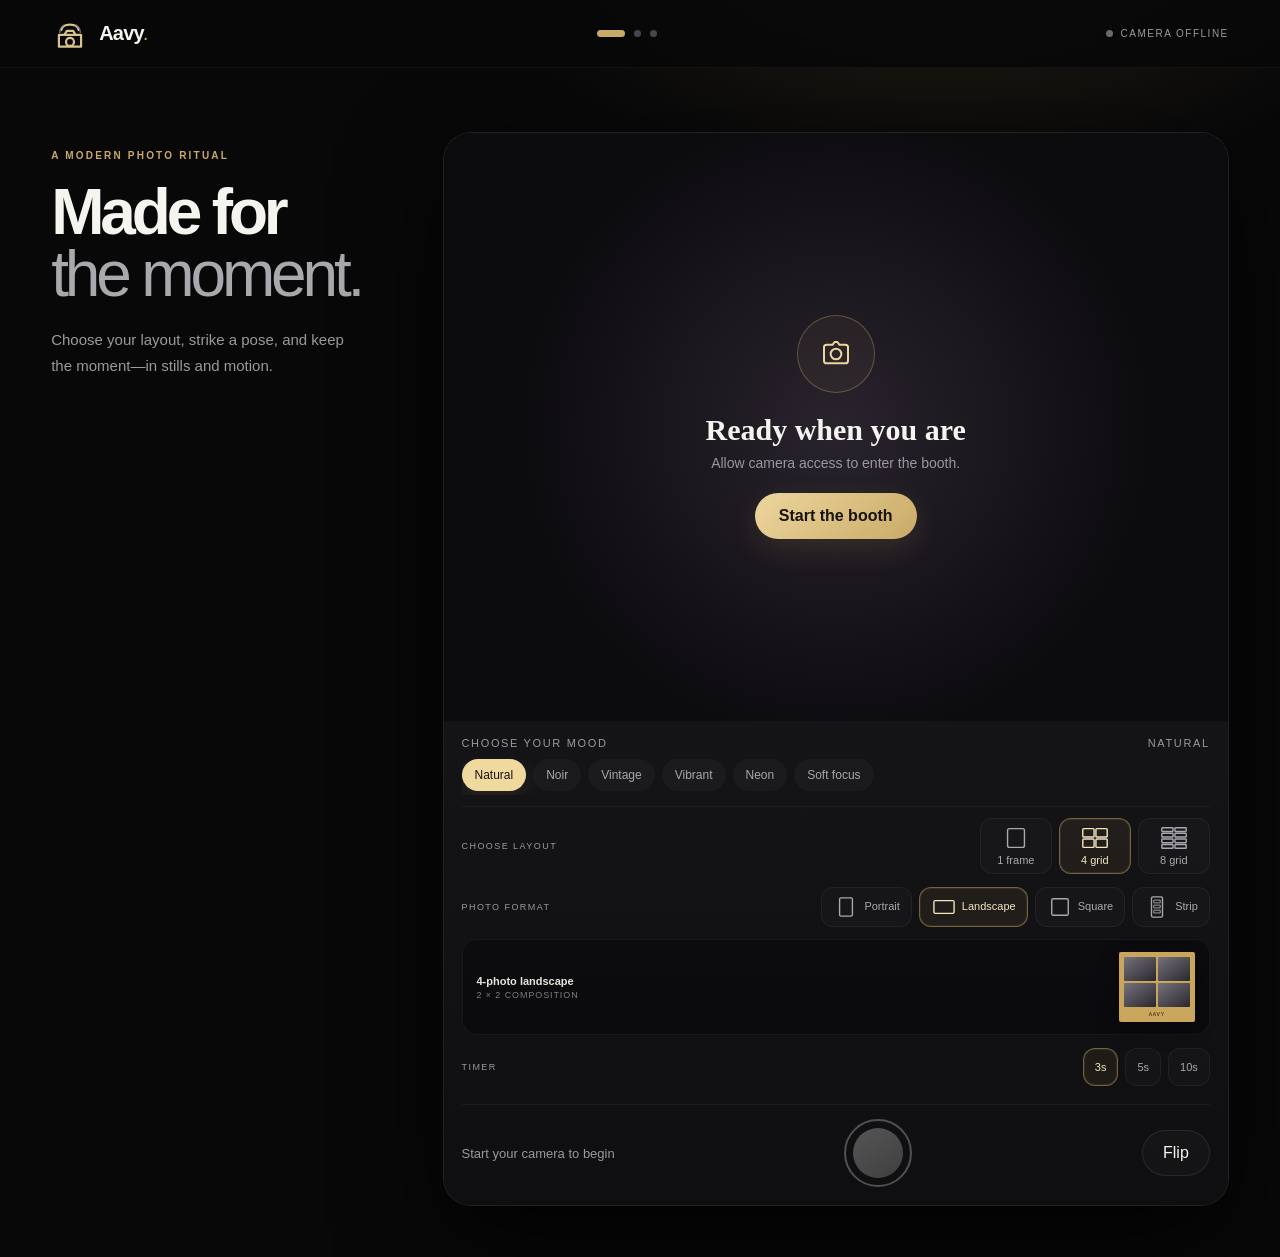
==== index.html @ eb9daa1e "Add files via upload" ====
<!doctype html>
<html lang="en">
<head>
  <meta charset="utf-8" />
  <meta name="viewport" content="width=device-width,initial-scale=1,viewport-fit=cover" />
  <meta name="theme-color" content="#0b0a0d" />
  <meta name="application-name" content="Aavy" />
  <meta name="apple-mobile-web-app-capable" content="yes" />
  <meta name="apple-mobile-web-app-status-bar-style" content="black-translucent" />
  <meta name="apple-mobile-web-app-title" content="Aavy" />
  <meta name="mobile-web-app-capable" content="yes" />
  <meta name="format-detection" content="telephone=no" />
  <link rel="manifest" href="manifest.webmanifest?v=2" />
  <link rel="apple-touch-icon" href="apple-touch-icon.png" />
  <link rel="apple-touch-icon-precomposed" href="apple-touch-icon-precomposed.png" />
  <link rel="apple-touch-icon" sizes="180x180" href="apple-touch-icon.png" />
  <link rel="icon" type="image/png" sizes="32x32" href="favicon.png" />
  <link rel="icon" type="image/png" sizes="192x192" href="icon-192.png" />
  <title>Aavy — The Modern Photo Booth</title>
  <style>
    :root{--ink:#f6f4ef;--muted:#99999f;--night:#09090a;--panel:#121214e8;--line:#ffffff12;--gold:#caaa67;--gold2:#ecd69d;--accent:#e8c476;--frame:#caa55c;--radius:22px;--filter:none}
    *{box-sizing:border-box}html{background:var(--night);scroll-behavior:smooth}body{margin:0;min-height:100vh;color:var(--ink);font-family:Inter,"Segoe UI",Arial,sans-serif;background:radial-gradient(ellipse at 68% 12%,#201d18 0,transparent 32%),#09090a;overflow-x:hidden}
    button,input{font:inherit}.noise{display:none}
    .flash{position:fixed;inset:0;background:white;opacity:0;pointer-events:none;z-index:100}.flash.fire{animation:flash .42s ease-out}@keyframes flash{0%{opacity:.96}100%{opacity:0}}
    header{height:72px;display:flex;align-items:center;justify-content:space-between;padding:0 clamp(20px,4vw,64px);border-bottom:1px solid var(--line);position:relative;z-index:5;background:#09090aed;backdrop-filter:blur(20px)}
    .brand{display:flex;align-items:center;gap:10px}.brand-mark{width:38px;height:38px;display:grid;place-items:center;color:var(--gold2)}.brand-mark svg{width:100%;height:100%}.brand-name{font-size:20px;font-weight:650;letter-spacing:-.04em}.brand-name i{color:var(--gold);font-weight:400}.stepper{display:flex;gap:9px;align-items:center}.step-dot{width:7px;height:7px;border-radius:20px;background:#49454e;transition:.3s}.step-dot.active{width:28px;background:var(--gold)}.top-status{font-size:10px;letter-spacing:.15em;text-transform:uppercase;color:var(--muted);display:flex;gap:8px;align-items:center}.live-dot{width:7px;height:7px;border-radius:50%;background:#6d6870}.live-dot.on{background:#79d898;box-shadow:0 0 10px #79d898}
    main{width:min(1380px,100%);margin:auto;padding:clamp(28px,4vw,58px);display:grid;grid-template-columns:minmax(290px,.82fr) minmax(500px,1.55fr);gap:clamp(34px,5vw,78px);align-items:start}.intro{padding-top:18px}.eyebrow{color:var(--gold);text-transform:uppercase;letter-spacing:.22em;font-weight:650;font-size:10px;margin:0 0 20px}.intro h1{font-weight:620;font-size:clamp(48px,5vw,74px);line-height:.97;letter-spacing:-.065em;margin:0 0 22px}.intro h1 em{display:block;color:#aaa8ad;font-style:normal;font-weight:420}.intro-copy{color:var(--muted);font-size:14px;line-height:1.7;max-width:390px}.session{display:flex;gap:10px;margin:26px 0}.session-item{border:1px solid var(--line);background:#ffffff04;border-radius:999px;padding:9px 13px;display:flex;align-items:center;gap:7px}.session-item b{font-size:12px;color:var(--gold2);display:block}.session-item span{font-size:9px;text-transform:uppercase;letter-spacing:.12em;color:var(--muted)}
    .mascot{position:relative;height:285px;margin-top:10px;overflow:hidden;border:1px solid var(--line);border-radius:22px;background:radial-gradient(circle at 50% 45%,#d6b87012,transparent 48%),#0e0e10;display:grid;place-items:center}.mascot::after{content:"AAVY / 01";position:absolute;right:16px;bottom:14px;color:#ffffff42;font-size:9px;letter-spacing:.22em}.mascot svg{width:72%;height:82%;overflow:visible}.logo-line{fill:none;stroke:#d8c28e;stroke-width:2.2;stroke-linecap:round;stroke-linejoin:round;vector-effect:non-scaling-stroke}.logo-line.muted{stroke:#77747a;stroke-width:1.3}.logo-lens{fill:none;stroke:#f1e7ce;stroke-width:2;vector-effect:non-scaling-stroke}
    .panel{border:1px solid var(--line);background:#121214e8;backdrop-filter:blur(24px);border-radius:var(--radius);box-shadow:0 28px 80px #0009;overflow:hidden}.stage{position:relative;aspect-ratio:4/3;background:#050506;overflow:hidden}.stage video,.stage canvas{position:absolute;inset:0;width:100%;height:100%;object-fit:cover;transform:scaleX(-1);filter:var(--filter)}.stage canvas{display:none}.stage::after{content:"";position:absolute;inset:12px;border:1px solid #ffffff18;border-radius:14px;pointer-events:none}.corner{display:none}
    .empty{position:absolute;inset:0;display:grid;place-items:center;text-align:center;padding:36px;background:radial-gradient(circle at center,#29232d,#0c0b0e 65%);z-index:2}.empty.hidden{display:none}.camera-icon{width:78px;height:78px;border-radius:50%;display:grid;place-items:center;margin:0 auto 20px;border:1px solid #d8b56a55;background:#d8b56a0d;color:var(--gold2)}.empty h2{font-family:"Playfair Display";font-size:30px;margin:0 0 8px}.empty p{color:var(--muted);font-size:14px;margin:0 0 22px}.ratio-guide{position:absolute;left:50%;top:50%;transform:translate(-50%,-50%);z-index:4;border:1px solid #f4dd9dcc;box-shadow:0 0 0 999px #00000018,inset 0 0 28px #0003;pointer-events:none;border-radius:3px}.stage[data-format="landscape"] .ratio-guide,.stage[data-format="strip"] .ratio-guide{width:86%;aspect-ratio:4/3}.stage[data-format="portrait"] .ratio-guide{height:82%;aspect-ratio:3/4}.stage[data-format="square"] .ratio-guide{height:78%;aspect-ratio:1}.ratio-guide span{position:absolute;left:50%;bottom:8px;transform:translateX(-50%);padding:5px 8px;border-radius:99px;background:#09090acc;color:#f4dd9d;font-size:9px;letter-spacing:.14em;text-transform:uppercase;white-space:nowrap}.primary{border:0;background:linear-gradient(135deg,var(--gold2),var(--gold));color:#18130a;border-radius:99px;padding:14px 24px;font-weight:700;cursor:pointer;box-shadow:0 10px 30px #d8b56a22;transition:.2s transform,.2s filter}.primary:hover{transform:translateY(-2px);filter:brightness(1.08)}.primary:active{transform:scale(.97)}.primary:disabled{filter:grayscale(1);opacity:.4;cursor:not-allowed}.secondary{border:1px solid #ffffff20;background:#ffffff08;color:var(--ink);border-radius:99px;padding:13px 20px;cursor:pointer;transition:.2s}.secondary:hover{background:#ffffff12;border-color:#ffffff35}.countdown{position:absolute;inset:0;display:none;place-items:center;background:#0003;backdrop-filter:blur(2px);z-index:10;font-family:"Playfair Display";font-size:clamp(100px,20vw,180px);text-shadow:0 10px 50px #000;color:#fff}.countdown.show{display:grid}.countdown.pop span{animation:pop .75s cubic-bezier(.2,.9,.3,1)}@keyframes pop{0%{transform:scale(.35);opacity:0}45%{transform:scale(1.1);opacity:1}100%{transform:scale(.8);opacity:0}}
    .prop{position:absolute;z-index:8;width:34%;cursor:grab;user-select:none;touch-action:none;filter:drop-shadow(0 12px 12px #0008);transform:translate(-50%,-50%)}.prop img{display:block;width:100%;height:auto;pointer-events:none}.prop[data-kind="hat"]{width:38%}.prop[data-kind="speech"]{width:27%}.prop[data-kind="wand"]{width:23%}.progress{position:absolute;top:24px;left:50%;transform:translateX(-50%);display:flex;gap:7px;z-index:5}.progress i{display:block;width:27px;height:3px;background:#ffffff30;border-radius:4px}.progress i.done{background:var(--gold)}
    .controls{padding:18px 20px 20px}.control-head{display:flex;align-items:center;justify-content:space-between;margin-bottom:14px}.control-head span{font-size:11px;letter-spacing:.15em;text-transform:uppercase;color:var(--muted)}.filters{display:flex;gap:9px;overflow-x:auto;padding-bottom:4px;scrollbar-width:none}.filter{flex:0 0 auto;border:1px solid var(--line);background:#ffffff08;color:#bbb4c1;padding:10px 14px;border-radius:12px;cursor:pointer;font-size:12px}.filter.active{color:#1b160c;border-color:var(--gold);background:var(--gold2)}.actions{display:flex;align-items:center;justify-content:space-between;gap:12px;margin-top:18px}.shot-status{font-size:13px;color:var(--muted)}.capture-btn{width:72px;height:72px;border:2px solid var(--gold);border-radius:50%;background:transparent;padding:7px;cursor:pointer;transition:.2s}.capture-btn::after{content:"";display:block;width:100%;height:100%;background:linear-gradient(145deg,var(--gold2),#c49642);border-radius:50%;box-shadow:0 0 0 0 #e6c67966}.capture-btn:hover{transform:scale(1.05)}.capture-btn:disabled{filter:grayscale(1);opacity:.35}.capture-btn.recording::after{animation:pulse 1s infinite}@keyframes pulse{50%{box-shadow:0 0 0 12px #e6c67900}}
    .layout-bar{display:flex;align-items:center;gap:8px;margin-top:13px;padding-top:13px;border-top:1px solid var(--line)}.layout-bar.compact{border-top:0;padding-top:0}.layout-bar>span{font-size:9px;letter-spacing:.16em;text-transform:uppercase;color:var(--muted);margin-right:auto}.layout-choice,.format-choice,.timer-choice{border:1px solid var(--line);background:#ffffff05;color:#9e9ba3;border-radius:10px;padding:8px 11px;cursor:pointer;font-size:11px}.layout-choice.active,.format-choice.active,.timer-choice.active{color:#15120b;background:var(--gold2);border-color:var(--gold2)}
    .toolbox{margin-top:20px}.tool-row{display:grid;grid-template-columns:repeat(4,1fr);gap:8px}.tool{border:1px solid var(--line);background:#ffffff05;border-radius:14px;color:var(--ink);padding:8px 6px;cursor:pointer;display:flex;min-width:0;flex-direction:column;align-items:center;gap:6px;font-size:10px;transition:.2s}.tool:hover,.tool.active{border-color:#d8b56a66;background:#d8b56a0b;transform:translateY(-2px)}.tool img{width:100%;height:46px;object-fit:contain;filter:drop-shadow(0 4px 6px #0008)}.tool.clear{grid-column:1/-1;flex-direction:row;justify-content:center;padding:9px}.note{font-size:10px;color:#6f6f74;margin:10px 0 0}
    .results{display:none;grid-column:1/-1}.results.show{display:block}.results-inner{display:grid;grid-template-columns:minmax(280px,480px) 1fr;gap:clamp(28px,5vw,76px);align-items:start}.strip-wrap{position:sticky;top:30px;display:flex;justify-content:center}.strip-wrap::before{content:"";position:absolute;inset:10% 5%;background:var(--frame);filter:blur(70px);opacity:.22}.strip{position:relative;width:min(430px,84vw);background:var(--frame);padding:16px 16px 24px;box-shadow:0 35px 90px #000b;transform:rotate(-.7deg);transition:.4s}.strip-grid{display:grid;gap:8px}.strip[data-layout="1"] .strip-grid{grid-template-columns:1fr}.strip[data-layout="4"] .strip-grid,.strip[data-layout="8"] .strip-grid{grid-template-columns:repeat(2,1fr)}.strip[data-format="strip"] .strip-grid{grid-template-columns:1fr!important}.strip-shot{position:relative;aspect-ratio:4/3;background:#111;overflow:hidden}.strip[data-format="portrait"] .strip-shot{aspect-ratio:3/4}.strip[data-format="square"] .strip-shot{aspect-ratio:1}.strip[data-format="landscape"] .strip-shot,.strip[data-format="strip"] .strip-shot{aspect-ratio:4/3}.strip-shot img{width:100%;height:100%;display:block;object-fit:cover;filter:var(--post-filter,none);transition:filter .25s}.retake{position:absolute;right:7px;bottom:7px;border:0;border-radius:50%;width:32px;height:32px;background:#08070bcc;color:white;cursor:pointer;opacity:0;transition:.2s}.strip-shot:hover .retake{opacity:1}.strip-footer{text-align:center;color:var(--frame-ink,#17120c);padding-top:14px}.strip-footer .caption-text{font-family:Georgia,serif;font-size:19px;font-weight:600}.strip-footer .date{font-size:9px;letter-spacing:.2em;text-transform:uppercase;margin-top:4px;opacity:.65}.result-copy h2{font-family:Georgia,serif;font-size:clamp(42px,6vw,70px);line-height:.98;margin:0 0 14px}.result-copy h2 em{color:var(--gold2)}.result-copy>p{color:var(--muted);line-height:1.7;max-width:520px}.keeper-head{display:flex;align-items:center;justify-content:space-between;margin-top:22px}.keeper-count{font-size:11px;color:var(--gold2)}.keeper-grid{display:grid;grid-template-columns:repeat(5,1fr);gap:7px;margin:10px 0 20px;max-width:560px}.keeper{position:relative;padding:0;border:1px solid var(--line);background:#111;border-radius:9px;overflow:hidden;aspect-ratio:4/3;cursor:pointer}.keeper img{width:100%;height:100%;object-fit:cover;display:block;filter:var(--post-filter,none)}.keeper::after{content:"";position:absolute;inset:0;background:#0005}.keeper.selected{border:2px solid var(--gold2)}.keeper.selected::after{background:transparent}.keeper b{position:absolute;z-index:2;right:5px;top:5px;width:19px;height:19px;border-radius:50%;background:#111b;color:white;font-size:10px;display:grid;place-items:center}.keeper.selected b{background:var(--gold2);color:#17120c}.field{margin:20px 0 18px}.field label{display:block;font-size:10px;letter-spacing:.15em;text-transform:uppercase;color:var(--muted);margin-bottom:9px}.field input{width:100%;max-width:520px;border:1px solid var(--line);background:#ffffff08;color:white;padding:15px 17px;border-radius:14px;outline:none}.field input:focus{border-color:var(--gold)}.frame-options,.edit-options{display:flex;gap:8px;margin:12px 0 20px;flex-wrap:wrap}.frame-choice,.edit-choice{border:1px solid var(--line);background:#ffffff05;color:#b7b4ba;border-radius:11px;padding:8px 11px;display:flex;align-items:center;gap:7px;cursor:pointer;font-size:11px}.frame-choice i{width:14px;height:14px;border-radius:4px;background:var(--c);box-shadow:inset 0 0 0 1px #fff3}.frame-choice.active,.edit-choice.active{border-color:#d8b56a99;color:#fff;background:#d8b56a10}.result-actions{display:flex;gap:10px;flex-wrap:wrap}.spark{position:fixed;pointer-events:none;z-index:99;font-size:20px;animation:fall 1.8s ease-out forwards}@keyframes fall{to{transform:translate(var(--x),var(--y)) rotate(540deg);opacity:0}}
    .modal{position:fixed;inset:0;background:#050407ed;display:none;place-items:center;z-index:60;padding:20px;overflow:auto}.modal.show{display:grid}.modal-card{width:min(430px,100%);background:#151517;border:1px solid var(--line);border-radius:24px;padding:28px;text-align:center;box-shadow:0 30px 100px #000}.modal-card.motion-card{width:min(620px,100%)}.modal h3{font-family:Georgia,serif;font-size:28px;margin:0 0 10px}.modal p{color:var(--muted);font-size:13px;line-height:1.6}.motion-grid{width:min(430px,82vw);margin:20px auto;display:grid;grid-template-columns:repeat(2,1fr);gap:8px;background:var(--frame);padding:16px 16px 24px;border-radius:0;box-shadow:0 24px 60px #0009}.motion-cell{position:relative;background:#0a0a0c;padding:0;overflow:hidden}.motion-panel{width:100%;height:100%;background:#08080a;display:block}.motion-footer{color:var(--frame-ink,#17120c);grid-column:1/-1;text-align:center;padding-top:6px}.motion-footer .caption-text{font-family:Georgia,serif;font-size:19px;font-weight:600}.motion-footer .date{font-size:9px;letter-spacing:.2em;text-transform:uppercase;margin-top:4px;opacity:.65}.motion-status{font-size:9px;letter-spacing:.16em;text-transform:uppercase;color:var(--muted);display:flex;justify-content:center;gap:8px}.motion-status i{width:6px;height:6px;border-radius:50%;background:#6ed092;box-shadow:0 0 8px #6ed092}.qr{width:210px;height:210px;background:#fff;margin:22px auto;border-radius:14px;padding:14px;display:grid;grid-template-columns:repeat(21,1fr);grid-template-rows:repeat(21,1fr);gap:1px}.qr i{background:#fff}.qr i.on{background:#111}.close{position:absolute;right:20px;top:20px;border:0;background:none;color:white;font-size:28px;cursor:pointer}
    .ratio-guide{display:none}.stage.live .ratio-guide{display:block}.stage[data-format="landscape"] .ratio-guide,.stage[data-format="strip"] .ratio-guide{width:96%;height:auto}.stage[data-format="portrait"] .ratio-guide{width:auto;height:94%}.stage[data-format="square"] .ratio-guide{width:auto;height:92%}
    @media(max-width:850px){header{height:64px;padding-inline:16px}.top-status{display:none}main{display:block;padding:18px 12px 42px}.intro{padding:8px 4px 22px}.intro h1{font-size:48px}.intro-copy{font-size:14px}.session{margin:18px 0;flex-wrap:wrap;gap:7px}.session-item{padding:8px 10px}.panel{border-radius:18px}.stage{aspect-ratio:3/4}.controls{padding:14px}.layout-bar{align-items:flex-start;flex-wrap:wrap}.layout-bar>span{width:100%;flex-basis:100%;margin-bottom:2px}.layout-choice,.format-choice,.timer-choice{flex:1;white-space:nowrap}.actions{margin-top:14px}.capture-btn{width:62px;height:62px}.results{padding-top:6px}.results-inner{display:flex;flex-direction:column;gap:26px}.strip-wrap{position:relative;top:auto;width:100%;order:0}.strip{width:min(300px,82vw);padding:10px 10px 17px;transform:none}.strip-grid{gap:5px}.strip-footer{padding-top:10px}.strip-footer .caption-text{font-size:16px}.result-copy{width:100%;text-align:left;margin-top:0;order:1}.result-copy h2{font-size:44px}.keeper-grid{grid-template-columns:repeat(3,1fr);gap:6px}.keeper{border-radius:7px}.frame-options,.edit-options{gap:6px}.frame-choice,.edit-choice{flex:1 1 auto;justify-content:center;padding:10px 8px}.field input{max-width:none}.result-actions{display:grid;grid-template-columns:1fr 1fr}.result-actions button{width:100%;padding-inline:9px}.result-actions .primary{grid-column:1/-1}.modal{padding:12px;place-items:start center}.modal-card{padding:22px 14px;border-radius:20px;margin:auto}.modal-card.motion-card{margin-block:12px}.motion-grid{width:100%;gap:5px;padding:10px 10px 17px}.close{position:fixed;right:10px;top:8px;z-index:2;background:#111b;border:1px solid #fff2;border-radius:50%;width:38px;height:38px}}
    @media(max-width:390px){.intro h1{font-size:43px}.filters{margin-inline:-4px}.filter{padding:9px 11px}.shot-status{font-size:11px;max-width:130px}.strip{width:min(270px,88vw)}.result-copy h2{font-size:39px}.keeper-grid{grid-template-columns:repeat(3,1fr)}.frame-choice,.edit-choice{font-size:10px}}
    /* Refined interface */
    body{background:radial-gradient(900px 520px at 74% -8%,#2b2417 0,transparent 55%),#080809}
    header{height:68px;border-color:#ffffff0b;background:#080809d9}
    main{grid-template-columns:minmax(250px,.62fr) minmax(540px,1.55fr);gap:clamp(38px,6vw,88px);padding-top:clamp(34px,5vw,70px)}
    .intro{position:sticky;top:105px}.intro h1{max-width:460px}.intro-copy{max-width:330px;font-size:15px}.panel{border-color:#ffffff16;background:#101012d9;border-radius:28px;box-shadow:0 34px 100px #000b}
    .stage::after{inset:14px;border-color:#ffffff14;border-radius:16px}.controls{padding:16px 18px 18px;background:linear-gradient(180deg,#151518ee,#0f0f11f7)}
    .control-head{margin-bottom:10px}.filters{gap:7px}.filter{border:0;background:#ffffff08;color:#a8a6ac;padding:9px 13px;border-radius:999px}.filter.active{background:#f0d99f;color:#17130c;box-shadow:0 5px 18px #c9a55c24}
    .layout-bar{gap:7px;margin-top:11px;padding-top:11px;border-color:#ffffff0b}.layout-bar.compact{padding-top:2px}.layout-bar>span{min-width:92px}
    .layout-choice,.format-choice,.timer-choice{min-height:38px;border-color:#ffffff0d;background:#ffffff05;border-radius:12px;color:#aaa8ae;transition:.2s ease}.layout-choice:hover,.format-choice:hover,.timer-choice:hover{background:#ffffff0b;color:#fff}.layout-choice.active,.format-choice.active,.timer-choice.active{color:#f4e6c1;background:#d8b56a12;border-color:#d8b56a75;box-shadow:inset 0 0 0 1px #d8b56a18}
    .controls .layout-choice{min-width:72px;padding:7px 10px;position:relative}.choice-icon{width:30px;height:24px;display:block;margin:0 auto 4px;color:currentColor}.choice-icon rect{fill:none;stroke:currentColor;stroke-width:1.5}.format-choice .choice-icon{width:26px;height:22px;display:inline-block;vertical-align:middle;margin:0 5px 0 0}.selection-preview{display:flex;align-items:center;gap:13px;margin:12px 0 4px;padding:12px 14px;border:1px solid #ffffff0d;border-radius:15px;background:#09090b99}.selection-preview-copy{min-width:105px}.selection-preview-copy b{display:block;font-size:11px;font-weight:600;color:#e9e5dc}.selection-preview-copy span{display:block;margin-top:3px;color:#7f7d84;font-size:9px;letter-spacing:.1em;text-transform:uppercase}.preview-sheet{width:76px;min-height:48px;margin-left:auto;padding:5px;background:#caa55c;border-radius:2px;box-shadow:0 7px 20px #0006;transition:.25s ease}.preview-grid{display:grid;gap:2px;margin-inline:auto}.preview-grid i{display:block;background:linear-gradient(145deg,#77727d,#29272d);border-radius:1px}.preview-sheet[data-count="1"] .preview-grid,.preview-sheet[data-format="strip"] .preview-grid{grid-template-columns:1fr}.preview-sheet[data-count="4"]:not([data-format="strip"]) .preview-grid,.preview-sheet[data-count="8"]:not([data-format="strip"]) .preview-grid{grid-template-columns:repeat(2,1fr)}.preview-sheet[data-format="portrait"] .preview-grid i{aspect-ratio:3/4}.preview-sheet[data-format="landscape"] .preview-grid i,.preview-sheet[data-format="strip"] .preview-grid i{aspect-ratio:4/3}.preview-sheet[data-format="square"] .preview-grid i{aspect-ratio:1}.preview-sheet[data-count="1"] .preview-grid{width:62px}.preview-sheet[data-count="4"][data-format="portrait"] .preview-grid{width:48px}.preview-sheet[data-count="8"][data-format="portrait"] .preview-grid{width:25px}.preview-sheet[data-count="8"][data-format="landscape"] .preview-grid{width:42px}.preview-sheet[data-count="8"][data-format="square"] .preview-grid{width:32px}.preview-sheet[data-count="4"][data-format="strip"] .preview-grid{width:22px}.preview-sheet[data-count="8"][data-format="strip"] .preview-grid{width:11px}.preview-sheet::after{content:"AAVY";display:block;text-align:center;color:#211b11;font-size:5px;letter-spacing:.16em;margin-top:4px}
    .actions{border-top:1px solid #ffffff0b;padding-top:14px}.capture-btn{width:68px;height:68px;border-color:#e3c77e}.secondary{background:#ffffff06;border-color:#ffffff16}
    .result-copy{background:#ffffff03;border:1px solid #ffffff0c;border-radius:24px;padding:clamp(20px,3vw,34px)}.result-copy h2{font-family:inherit;font-weight:570;letter-spacing:-.055em}.result-copy h2 em{font-style:normal}.frame-choice,.edit-choice{border-radius:999px;padding:9px 13px}.field input{background:#0c0c0ee6;border-radius:12px}.result-actions{position:sticky;bottom:12px;padding:10px;border:1px solid #ffffff12;border-radius:18px;background:#101012e8;backdrop-filter:blur(18px);z-index:8}
    @media(max-width:850px){main{padding:10px 10px calc(32px + env(safe-area-inset-bottom))}.intro{position:relative;top:auto;padding:18px 10px 24px}.intro .eyebrow{margin-bottom:12px}.intro h1{font-size:clamp(42px,13vw,58px);margin-bottom:14px}.intro-copy{max-width:440px}.panel{border-radius:24px}.controls{padding:12px}.control-head{display:none}.filters{margin:0 -2px;padding:2px 2px 9px}.layout-bar{display:grid;grid-template-columns:repeat(4,minmax(0,1fr));gap:6px}.layout-bar:first-of-type{grid-template-columns:repeat(3,minmax(0,1fr))}.layout-bar>span{grid-column:1/-1;width:auto;min-width:0;margin:2px 0 1px}.layout-choice,.format-choice,.timer-choice{width:100%;padding-inline:5px}.actions{display:grid;grid-template-columns:1fr auto 1fr}.actions .shot-status{font-size:10px;line-height:1.35}.actions .secondary{justify-self:end;padding:11px 14px}.capture-btn{width:64px;height:64px}.result-copy{padding:18px;border-radius:20px}.result-actions{bottom:calc(8px + env(safe-area-inset-bottom))}}
    @media(prefers-reduced-motion:reduce){*,*::before,*::after{animation-duration:.01ms!important;transition-duration:.01ms!important}}
  </style>
</head>
<body>
  <div class="noise"></div><div class="flash" id="flash"></div>
  <header>
    <div class="brand"><span class="brand-mark" aria-hidden="true"><svg viewBox="0 0 48 48"><path class="logo-line" d="M13 19c2-9 20-9 22 0M10 25h28v15H10zM17 25l3-5h8l3 5M24 29a5 5 0 1 1 0 10 5 5 0 0 1 0-10Z"/><path class="logo-line muted" d="M16 13c-3 2-5 5-5 9m21-9c3 2 5 5 5 9"/></svg></span><span class="brand-name">Aavy<i>.</i></span></div>
    <div class="stepper" aria-label="Session progress"><i class="step-dot active"></i><i class="step-dot"></i><i class="step-dot"></i></div>
    <div class="top-status"><span class="live-dot" id="liveDot"></span><span id="cameraStatus">Camera offline</span></div>
  </header>
  <main>
    <section class="intro" id="intro">
      <p class="eyebrow">A modern photo ritual</p>
      <h1>Made for<em>the moment.</em></h1>
      <p class="intro-copy">Choose your layout, strike a pose, and keep the moment—in stills and motion.</p>
    </section>
    <section class="panel booth" id="booth">
      <div class="stage" id="stage" data-format="landscape">
        <video id="video" autoplay playsinline muted></video>
        <div class="ratio-guide" id="ratioGuide" aria-hidden="true"><span id="ratioLabel">Landscape · 4:3</span></div>
        <div class="empty" id="empty"><div><div class="camera-icon"><svg width="32" height="32" viewBox="0 0 24 24" fill="none" stroke="currentColor" stroke-width="1.5"><path d="M14.5 5 13 3h-2L9.5 5H5a2 2 0 0 0-2 2v10a2 2 0 0 0 2 2h14a2 2 0 0 0 2-2V7a2 2 0 0 0-2-2h-4.5Z"/><circle cx="12" cy="12" r="4"/></svg></div><h2>Ready when you are</h2><p>Allow camera access to enter the booth.</p><button class="primary" id="startBtn">Start the booth</button><p id="cameraError" style="color:#e6a4a4;display:none"></p></div></div>
        <div class="progress" id="progress"></div><div class="countdown" id="countdown"><span>3</span></div>
        <i class="corner tl"></i><i class="corner tr"></i><i class="corner bl"></i><i class="corner br"></i>
      </div>
      <div class="controls">
        <div class="control-head"><span>Choose your mood</span><span id="filterName">Natural</span></div>
        <div class="filters" id="filters"><button class="filter active" data-filter="none" data-name="Natural">Natural</button><button class="filter" data-filter="grayscale(1) contrast(1.1)" data-name="Noir">Noir</button><button class="filter" data-filter="sepia(.72) contrast(.9) saturate(.85)" data-name="Vintage">Vintage</button><button class="filter" data-filter="saturate(1.65) contrast(1.08)" data-name="Vibrant">Vibrant</button><button class="filter" data-filter="saturate(1.8) contrast(1.25) hue-rotate(18deg)" data-name="Neon">Neon</button><button class="filter" data-filter="brightness(1.08) contrast(.88) saturate(.82) blur(.65px)" data-name="Soft">Soft focus</button></div>
        <div class="layout-bar"><span>Choose layout</span><button class="layout-choice" data-count="1"><svg class="choice-icon" viewBox="0 0 32 24" aria-hidden="true"><rect x="7" y="2" width="18" height="20" rx="2"/></svg>1 frame</button><button class="layout-choice active" data-count="4"><svg class="choice-icon" viewBox="0 0 32 24" aria-hidden="true"><rect x="3" y="2" width="12" height="9" rx="1"/><rect x="17" y="2" width="12" height="9" rx="1"/><rect x="3" y="13" width="12" height="9" rx="1"/><rect x="17" y="13" width="12" height="9" rx="1"/></svg>4 grid</button><button class="layout-choice" data-count="8"><svg class="choice-icon" viewBox="0 0 32 24" aria-hidden="true"><rect x="3" y="1" width="12" height="4" rx=".7"/><rect x="17" y="1" width="12" height="4" rx=".7"/><rect x="3" y="7" width="12" height="4" rx=".7"/><rect x="17" y="7" width="12" height="4" rx=".7"/><rect x="3" y="13" width="12" height="4" rx=".7"/><rect x="17" y="13" width="12" height="4" rx=".7"/><rect x="3" y="19" width="12" height="4" rx=".7"/><rect x="17" y="19" width="12" height="4" rx=".7"/></svg>8 grid</button></div>
        <div class="layout-bar compact"><span>Photo format</span><button class="format-choice" data-format="portrait"><svg class="choice-icon" viewBox="0 0 28 24" aria-hidden="true"><rect x="7" y="2" width="14" height="20" rx="1.5"/></svg>Portrait</button><button class="format-choice active" data-format="landscape"><svg class="choice-icon" viewBox="0 0 28 24" aria-hidden="true"><rect x="3" y="5" width="22" height="14" rx="1.5"/></svg>Landscape</button><button class="format-choice" data-format="square"><svg class="choice-icon" viewBox="0 0 28 24" aria-hidden="true"><rect x="5" y="3" width="18" height="18" rx="1.5"/></svg>Square</button><button class="format-choice" data-format="strip"><svg class="choice-icon" viewBox="0 0 28 24" aria-hidden="true"><rect x="8" y="1" width="12" height="22" rx="1.5"/><path d="M10.5 4.5h7v3h-7zm0 5.5h7v3h-7zm0 5.5h7v3h-7z" fill="none" stroke="currentColor" stroke-width="1"/></svg>Strip</button></div>
        <div class="selection-preview" aria-live="polite"><div class="selection-preview-copy"><b id="previewTitle">4-photo landscape</b><span id="previewMeta">2 × 2 composition</span></div><div class="preview-sheet" id="layoutPreview" data-count="4" data-format="landscape"><div class="preview-grid"><i></i><i></i><i></i><i></i></div></div></div>
        <div class="layout-bar compact"><span>Timer</span><button class="timer-choice active" data-seconds="3">3s</button><button class="timer-choice" data-seconds="5">5s</button><button class="timer-choice" data-seconds="10">10s</button></div>
        <div class="actions"><span class="shot-status" id="shotStatus">Start your camera to begin</span><button class="capture-btn" id="captureBtn" aria-label="Capture four photos" disabled></button><button class="secondary" id="flipBtn" aria-label="Switch camera">Flip</button></div>
      </div>
    </section>
    <section class="results" id="results">
      <div class="results-inner">
        <div class="strip-wrap"><div class="strip" id="strip"><div class="strip-grid" id="stripGrid"></div><div class="strip-footer"><div class="caption-text" id="captionText">Tonight with Aavy</div><div class="date" id="dateText"></div></div></div></div>
        <div class="result-copy"><p class="eyebrow">Your Aavy grid is ready</p><h2>Choose your <em>keepers.</em></h2><p>Tap your favorite moments. Your still and motion grid update together.</p>
          <div class="keeper-head"><label class="eyebrow" style="margin:0">Captured moments</label><span class="keeper-count" id="keeperCount"></span></div><div class="keeper-grid" id="keeperGrid"></div>
          <label class="eyebrow" style="display:block;margin:0">Grid style</label><div class="edit-options"><button class="format-choice" data-format="portrait">Portrait</button><button class="format-choice active" data-format="landscape">Landscape</button><button class="format-choice" data-format="square">Square</button><button class="format-choice" data-format="strip">Strip</button></div>
          <div class="field"><label for="caption">Personalize your keepsake</label><input id="caption" maxlength="42" value="Tonight with Aavy" placeholder="Event name, date, or a little note…"></div>
          <label class="eyebrow" style="display:block;margin:0">Frame</label><div class="frame-options"><button class="frame-choice active" data-color="#caa55c" data-ink="#17120c"><i style="--c:#caa55c"></i>Champagne</button><button class="frame-choice" data-color="#f1eadf" data-ink="#181617"><i style="--c:#f1eadf"></i>Ivory</button><button class="frame-choice" data-color="#d4a0ad" data-ink="#24161b"><i style="--c:#d4a0ad"></i>Blush</button><button class="frame-choice" data-color="#9aa6b8" data-ink="#101217"><i style="--c:#9aa6b8"></i>Chrome</button><button class="frame-choice" data-color="#26443f" data-ink="#f5eee2"><i style="--c:#26443f"></i>Evergreen</button><button class="frame-choice" data-color="#17171b" data-ink="#f4e8ce"><i style="--c:#17171b"></i>Midnight</button><button class="frame-choice" data-color="#774258" data-ink="#fff1e8"><i style="--c:#774258"></i>Mulberry</button><button class="frame-choice" data-color="#5d6295" data-ink="#f7f0ff"><i style="--c:#5d6295"></i>Twilight</button></div>
          <label class="eyebrow" style="display:block;margin:0">Finish</label><div class="edit-options"><button class="edit-choice active" data-edit="none">Original</button><button class="edit-choice" data-edit="grayscale(1) contrast(1.12)">Mono</button><button class="edit-choice" data-edit="sepia(.42) saturate(.82) contrast(.94)">Analog</button><button class="edit-choice" data-edit="saturate(1.35) contrast(1.08)">Pop</button><button class="edit-choice" data-edit="brightness(1.08) contrast(.9) saturate(.82)">Dreamy</button><button class="edit-choice" data-edit="contrast(1.18) saturate(.75) brightness(.92)">Editorial</button></div>
          <div class="result-actions"><button class="primary" id="downloadBtn">Save photo</button><button class="secondary" id="shareBtn">Share photo</button><button class="secondary" id="gifBtn">View motion</button><button class="secondary" id="qrBtn">QR code</button><button class="secondary" id="againBtn">New session</button></div>
        </div>
      </div>
    </section>
  </main>
  <div class="modal" id="qrModal"><button class="close" data-close="qrModal">×</button><div class="modal-card"><h3>Bring Aavy to your phone</h3><p id="qrCopy">Scan to open this booth on another device. Your photos stay private on this device.</p><div class="qr" id="qr"></div><button class="secondary" data-close="qrModal">Done</button></div></div>
  <div class="modal" id="motionModal"><button class="close" data-close="motionModal">×</button><div class="modal-card motion-card"><h3>Your moments, in motion</h3><p>Every panel replays the five seconds before the shutter.</p><div class="motion-status"><i></i> Live loop</div><div class="motion-grid" id="motionGrid"><div class="motion-cell"><canvas class="motion-panel" width="480" height="360"></canvas></div><div class="motion-footer"><div class="caption-text">Tonight with Aavy</div><div class="date"></div></div></div><div style="display:flex;gap:8px;justify-content:center;flex-wrap:wrap"><button class="primary" id="saveMotionBtn">Save motion video</button><button class="secondary" data-close="motionModal">Done</button></div></div></div>
  <script>
    const $=s=>document.querySelector(s), $$=s=>[...document.querySelectorAll(s)];
    const video=$('#video'), stage=$('#stage'), startBtn=$('#startBtn'), captureBtn=$('#captureBtn'), countdown=$('#countdown'), flash=$('#flash');
    let stream=null, facing='user', filter='none', postFilter='none', frameInk='#17120c', photos=[], motionFrames=[], selectedIndices=[], layoutCount=4, gridFormat='landscape', countdownSeconds=3, busy=false, retakeIndex=null, motionTimer=null, motionExportPromise=null;
    const sleep=ms=>new Promise(r=>setTimeout(r,ms));
    function audioShutter(){try{const a=new (window.AudioContext||window.webkitAudioContext)(),t=a.currentTime,o=a.createOscillator(),g=a.createGain();o.type='triangle';o.frequency.setValueAtTime(180,t);o.frequency.exponentialRampToValueAtTime(70,t+.08);g.gain.setValueAtTime(.22,t);g.gain.exponentialRampToValueAtTime(.001,t+.11);o.connect(g).connect(a.destination);o.start(t);o.stop(t+.12)}catch(e){}}
    async function startCamera(){
      startBtn.disabled=true; $('#cameraError').style.display='none';
      try{if(stream)stream.getTracks().forEach(t=>t.stop());stream=await navigator.mediaDevices.getUserMedia({video:{facingMode:facing,width:{ideal:1920},height:{ideal:1440}},audio:false});video.srcObject=stream;await video.play();$('#empty').classList.add('hidden');stage.classList.add('live');captureBtn.disabled=false;$('#liveDot').classList.add('on');$('#cameraStatus').textContent='Camera live';$('#shotStatus').textContent='Keep your pose inside the crop guide'}catch(err){stage.classList.remove('live');$('#cameraError').style.display='block';$('#cameraError').textContent=location.protocol==='file:'?'Camera access may require localhost or HTTPS. Open through a local server and try again.':'Camera unavailable. Check browser permission and try again.';startBtn.disabled=false;startBtn.textContent='Try again'}
    }
    startBtn.onclick=startCamera;
    $('#flipBtn').onclick=async()=>{facing=facing==='user'?'environment':'user';await startCamera()};
    function updateLayoutPreview(){const preview=$('#layoutPreview');if(!preview)return;preview.dataset.count=layoutCount;preview.dataset.format=gridFormat;preview.querySelector('.preview-grid').innerHTML='<i></i>'.repeat(layoutCount);const formatName={portrait:'portrait',landscape:'landscape',square:'square',strip:'classic strip'}[gridFormat],arrangement=gridFormat==='strip'||layoutCount===1?`1 × ${layoutCount} composition`:`2 × ${Math.ceil(layoutCount/2)} composition`;$('#previewTitle').textContent=`${layoutCount}-photo ${formatName}`;$('#previewMeta').textContent=arrangement}
    $$('.filter').forEach(btn=>btn.onclick=()=>{$$('.filter').forEach(b=>b.classList.remove('active'));btn.classList.add('active');filter=btn.dataset.filter;document.documentElement.style.setProperty('--filter',filter);$('#filterName').textContent=btn.dataset.name});
    $$('.layout-choice').forEach(btn=>btn.onclick=()=>{if(busy)return;$$('.layout-choice').forEach(b=>b.classList.remove('active'));btn.classList.add('active');layoutCount=+btn.dataset.count;updateLayoutPreview();captureBtn.setAttribute('aria-label',`Capture candidates for a ${layoutCount}-panel layout`);$('#shotStatus').textContent=`${layoutCount}-panel layout · ${layoutCount===1?3:layoutCount+2} photos to choose from`});
    $$('.format-choice').forEach(btn=>btn.onclick=()=>{if(busy)return;gridFormat=btn.dataset.format;$$('.format-choice').forEach(b=>b.classList.toggle('active',b.dataset.format===gridFormat));stage.dataset.format=gridFormat;$('#ratioLabel').textContent={portrait:'Portrait · 3:4',landscape:'Landscape · 4:3',square:'Square · 1:1',strip:'Classic strip · 4:3'}[gridFormat];updateLayoutPreview();if(photos.length)renderStrip();$('#shotStatus').textContent=`${btn.textContent.trim()} format selected`});
    $$('.timer-choice').forEach(btn=>btn.onclick=()=>{if(busy)return;$$('.timer-choice').forEach(b=>b.classList.remove('active'));btn.classList.add('active');countdownSeconds=+btn.dataset.seconds;$('#shotStatus').textContent=`${countdownSeconds}-second timer selected`});
    async function tick(n){countdown.querySelector('span').textContent=n;countdown.classList.remove('pop');void countdown.offsetWidth;countdown.classList.add('show','pop');await sleep(820);countdown.classList.remove('show')}
    function drawFrame(motion=false){const sourceW=video.videoWidth||1280,sourceH=video.videoHeight||960,ratio=sourceW/sourceH,w=motion?480:sourceW,h=motion?Math.round(480/ratio):sourceH,c=document.createElement('canvas');c.width=w;c.height=h;const x=c.getContext('2d');x.save();if(facing==='user'){x.translate(w,0);x.scale(-1,1)}x.filter=filter;x.drawImage(video,0,0,w,h);x.restore();return c.toDataURL('image/jpeg',motion ? .72 : .94)}
    async function takePhoto(){const frames=[],started=performance.now(),recorder=setInterval(()=>{if(stream){frames.push(drawFrame(true));if(frames.length>76)frames.shift()}},70);for(let n=countdownSeconds;n>0;n--)await tick(n);const remaining=Math.max(0,5000-(performance.now()-started));if(remaining){$('#shotStatus').textContent='Capturing your five-second moment…';await sleep(remaining)}await sleep(160);clearInterval(recorder);flash.classList.remove('fire');void flash.offsetWidth;flash.classList.add('fire');audioShutter();const shot=drawFrame();await sleep(450);return{shot,frames:frames.length?frames:[shot]}}
    captureBtn.onclick=async()=>{if(busy||!stream)return;busy=true;captureBtn.disabled=true;captureBtn.classList.add('recording');photos=[];motionFrames=[];selectedIndices=[];const shootCount=layoutCount===1?3:layoutCount+2;$('#progress').innerHTML=Array.from({length:shootCount},()=>'<i></i>').join('');for(let i=0;i<shootCount;i++){$('#shotStatus').textContent=`Photo ${i+1} of ${shootCount} — get ready`;const captured=await takePhoto();photos.push(captured.shot);motionFrames.push(captured.frames);$$('.progress i')[i].classList.add('done');if(i<shootCount-1){$('#shotStatus').textContent='Lovely. Next pose…';await sleep(600)}}captureBtn.classList.remove('recording');showResults();busy=false};
    function showResults(){selectedIndices=photos.map((_,i)=>i).slice(0,layoutCount);renderKeepers();renderStrip();$('#intro').style.display='none';$('#booth').style.display='none';$('#results').classList.add('show');$$('.step-dot').forEach((d,i)=>d.classList.toggle('active',i===2));$('#dateText').textContent=new Date().toLocaleDateString(undefined,{month:'long',day:'numeric',year:'numeric'});confetti();window.scrollTo({top:0,behavior:'smooth'})}
    function renderKeepers(){const grid=$('#keeperGrid');grid.innerHTML='';photos.forEach((src,i)=>{const b=document.createElement('button');b.className='keeper'+(selectedIndices.includes(i)?' selected':'');b.innerHTML=`<img src="${src}" alt="Captured moment ${i+1}"><b>${selectedIndices.includes(i)?selectedIndices.indexOf(i)+1:'+'}</b>`;b.onclick=()=>toggleKeeper(i);grid.appendChild(b)});$('#keeperCount').textContent=`${selectedIndices.length} / ${layoutCount} selected`;$('#downloadBtn').disabled=selectedIndices.length!==layoutCount;$('#shareBtn').disabled=selectedIndices.length!==layoutCount;$('#gifBtn').disabled=selectedIndices.length!==layoutCount}
    function toggleKeeper(i){if(selectedIndices.includes(i))selectedIndices=selectedIndices.filter(x=>x!==i);else if(selectedIndices.length<layoutCount)selectedIndices.push(i);else{selectedIndices.shift();selectedIndices.push(i)}renderKeepers();renderStrip()}
    function renderStrip(){const grid=$('#stripGrid');grid.innerHTML='';$('#strip').dataset.layout=layoutCount;$('#strip').dataset.format=gridFormat;selectedIndices.forEach(i=>{const d=document.createElement('div');d.className='strip-shot';d.innerHTML=`<img src="${photos[i]}" alt="Aavy photo ${i+1}"><button class="retake" title="Retake this photo">↻</button>`;d.querySelector('button').onclick=()=>retake(i);grid.appendChild(d)})}
    async function retake(i){if(!stream)return;retakeIndex=i;$('#results').classList.remove('show');$('#booth').style.display='block';$('#shotStatus').textContent=`Retaking photo ${i+1}`;captureBtn.disabled=true;const captured=await takePhoto();photos[i]=captured.shot;motionFrames[i]=captured.frames;renderKeepers();renderStrip();$('#booth').style.display='none';$('#results').classList.add('show');captureBtn.disabled=false;confetti(18)}
    $('#caption').oninput=e=>$('#captionText').textContent=e.target.value||'Aavy';
    $$('.frame-choice').forEach(s=>s.onclick=()=>{$$('.frame-choice').forEach(x=>x.classList.remove('active'));s.classList.add('active');frameInk=s.dataset.ink;document.documentElement.style.setProperty('--frame',s.dataset.color);document.documentElement.style.setProperty('--frame-ink',frameInk)});
    $$('.edit-choice').forEach(s=>s.onclick=()=>{$$('.edit-choice').forEach(x=>x.classList.remove('active'));s.classList.add('active');postFilter=s.dataset.edit;document.documentElement.style.setProperty('--post-filter',postFilter)});
    function formatRatio(){return gridFormat==='portrait' ? .75 : gridFormat==='square' ? 1 : 4/3}
    function drawCover(x,im,dx,dy,dw,dh){const sw=im.naturalWidth||im.width,sh=im.naturalHeight||im.height,sourceRatio=sw/sh,targetRatio=dw/dh;let sx=0,sy=0,cw=sw,ch=sh;if(sourceRatio>targetRatio){cw=sh*targetRatio;sx=(sw-cw)/2}else{ch=sw/targetRatio;sy=(sh-ch)/2}x.drawImage(im,sx,sy,cw,ch,dx,dy,dw,dh)}
    function compose(scale=2){const cols=gridFormat==='strip'||layoutCount===1?1:2,rows=Math.ceil(layoutCount/cols),w=1000*scale,pad=42*scale,gap=18*scale,cellW=(w-pad*2-gap*(cols-1))/cols,cellH=cellW/formatRatio(),footer=140*scale,h=pad*2+cellH*rows+gap*(rows-1)+footer,c=document.createElement('canvas');c.width=w;c.height=h;const x=c.getContext('2d');x.fillStyle=getComputedStyle(document.documentElement).getPropertyValue('--frame').trim();x.fillRect(0,0,w,h);x.filter=postFilter;$$('#stripGrid img').forEach((im,i)=>{const col=i%cols,row=Math.floor(i/cols);drawCover(x,im,pad+col*(cellW+gap),pad+row*(cellH+gap),cellW,cellH)});x.filter='none';x.fillStyle=frameInk;x.textAlign='center';x.font=`600 ${42*scale}px Georgia`;x.fillText($('#captionText').textContent,w/2,h-64*scale);x.globalAlpha=.65;x.font=`${18*scale}px Arial`;x.fillText($('#dateText').textContent.toUpperCase(),w/2,h-29*scale);return c}
    function downloadBlob(blob,name){const a=document.createElement('a'),url=URL.createObjectURL(blob);a.download=name;a.href=url;a.click();setTimeout(()=>URL.revokeObjectURL(url),2000)}
    async function makePhotoFile(){const blob=await new Promise(r=>compose(2).toBlob(r,'image/png'));return new File([blob],'aavy-photo-grid.png',{type:'image/png'})}
    async function shareOrDownload(file,title,text){if(navigator.canShare?.({files:[file]})){try{await navigator.share({title,text,files:[file]});return}catch(e){if(e.name==='AbortError')return}}downloadBlob(file,file.name)}
    $('#downloadBtn').onclick=async()=>{const btn=$('#downloadBtn'),label=btn.textContent;btn.disabled=true;btn.textContent='Preparing…';const file=await makePhotoFile();btn.textContent=label;btn.disabled=false;await shareOrDownload(file,'Save your Aavy photo','Choose “Save Image” to add it to Photos.')};
    $('#shareBtn').onclick=async()=>shareOrDownload(await makePhotoFile(),'My Aavy photo grid','Made with Aavy ✨');
    $('#againBtn').onclick=()=>{photos=[];motionFrames=[];selectedIndices=[];$('#results').classList.remove('show');$('#intro').style.display='block';$('#booth').style.display='block';$('#progress').innerHTML='';$$('.step-dot').forEach((d,i)=>d.classList.toggle('active',i===0));$('#shotStatus').textContent='Tap the shutter when you’re ready';window.scrollTo({top:0,behavior:'smooth'})};
    function confetti(n=55){const glyph=['✦','•','◆'];for(let i=0;i<n;i++){const s=document.createElement('i');s.className='spark';s.textContent=glyph[i%3];s.style.left=(45+Math.random()*10)+'vw';s.style.top=(35+Math.random()*15)+'vh';s.style.color=i%2?'#f3db9f':'#fff';s.style.setProperty('--x',(Math.random()*600-300)+'px');s.style.setProperty('--y',(Math.random()*500-140)+'px');document.body.appendChild(s);setTimeout(()=>s.remove(),1900)}}
    function makeQR(){const q=$('#qr');q.innerHTML='';let seed=[...location.href].reduce((a,c)=>(a*31+c.charCodeAt(0))>>>0,2166136261);const cells=Array(441).fill(false),finder=(ox,oy)=>{for(let y=0;y<7;y++)for(let x=0;x<7;x++)cells[(oy+y)*21+ox+x]=(x===0||x===6||y===0||y===6||(x>1&&x<5&&y>1&&y<5))};finder(0,0);finder(14,0);finder(0,14);for(let i=0;i<441;i++){if(cells[i])continue;seed=(seed*1664525+1013904223)>>>0;cells[i]=(seed&3)>1}cells.forEach(v=>{const i=document.createElement('i');if(v)i.className='on';q.appendChild(i)});$('#qrCopy').textContent=location.protocol==='file:'?'Host this file over HTTPS to create a scannable booth link. The photo itself remains private on this device.':'Scan to open this booth on another device. Your photos stay private on this device.'}
    $('#qrBtn').onclick=()=>{makeQR();$('#qrModal').classList.add('show')};
    function loadImage(src){return new Promise((resolve,reject)=>{const im=new Image();im.onload=()=>resolve(im);im.onerror=reject;im.src=src})}
    async function buildMotionVideo(){if(!window.MediaRecorder||!HTMLCanvasElement.prototype.captureStream)return null;const ratio=formatRatio(),cols=gridFormat==='strip'||layoutCount===1?1:2,rows=Math.ceil(layoutCount/cols),out=document.createElement('canvas'),pad=14,gap=8,footer=70,cellW=cols===1?452:221,cellH=Math.round(cellW/ratio);out.width=480;out.height=pad*2+rows*cellH+(rows-1)*gap+footer;const x=out.getContext('2d'),sets=await Promise.all(selectedIndices.map(async photoIndex=>{const sources=motionFrames[photoIndex]?.length?motionFrames[photoIndex]:[photos[photoIndex]];return Promise.all(sources.map(loadImage))})),types=['video/mp4;codecs=h264','video/mp4','video/webm;codecs=vp9','video/webm'],mime=types.find(t=>MediaRecorder.isTypeSupported(t));if(!mime)return null;const chunks=[],rec=new MediaRecorder(out.captureStream(15),{mimeType:mime,videoBitsPerSecond:4500000}),done=new Promise(resolve=>rec.onstop=()=>resolve(new Blob(chunks,{type:mime})));rec.ondataavailable=e=>{if(e.data.size)chunks.push(e.data)};let frame=0,total=75;function paint(){x.fillStyle=getComputedStyle(document.documentElement).getPropertyValue('--frame').trim();x.fillRect(0,0,out.width,out.height);x.filter=postFilter;sets.forEach((images,i)=>{const col=i%cols,row=Math.floor(i/cols),im=images[(frame+i*7)%images.length];drawCover(x,im,pad+col*(cellW+gap),pad+row*(cellH+gap),cellW,cellH)});x.filter='none';x.fillStyle=frameInk;x.textAlign='center';x.font='600 20px Georgia';x.fillText($('#captionText').textContent,out.width/2,out.height-32);x.globalAlpha=.65;x.font='9px Arial';x.fillText($('#dateText').textContent.toUpperCase(),out.width/2,out.height-14);x.globalAlpha=1}rec.start();await new Promise(resolve=>{const step=()=>{paint();frame++;if(frame<total)setTimeout(step,67);else resolve()};step()});rec.stop();return done}
    $('#gifBtn').onclick=()=>{const grid=$('#motionGrid'),ratio=formatRatio(),canvasH=Math.round(480/ratio);grid.innerHTML=selectedIndices.map(()=>`<div class="motion-cell"><canvas class="motion-panel" width="480" height="${canvasH}"></canvas></div>`).join('')+`<div class="motion-footer"><div class="caption-text">${$('#captionText').textContent}</div><div class="date">${$('#dateText').textContent}</div></div>`;grid.style.gridTemplateColumns=gridFormat==='strip'||layoutCount===1?'1fr':'repeat(2,1fr)';const canvases=$$('.motion-panel'),indices=selectedIndices.map((_,i)=>i*7),cached=selectedIndices.map(photoIndex=>{const sources=motionFrames[photoIndex]?.length?motionFrames[photoIndex]:[photos[photoIndex]];return sources.map(src=>{const im=new Image();im.src=src;return im})});clearInterval(motionTimer);function frame(){canvases.forEach((c,panel)=>{const frames=cached[panel],im=frames[indices[panel]++%frames.length];if(!im?.complete)return;const x=c.getContext('2d');x.filter=postFilter;drawCover(x,im,0,0,c.width,c.height);x.filter='none'})}frame();motionTimer=setInterval(frame,70);motionExportPromise=buildMotionVideo();$('#motionModal').classList.add('show')};
    $('#saveMotionBtn').onclick=async()=>{const btn=$('#saveMotionBtn'),label=btn.textContent;btn.disabled=true;btn.textContent='Preparing video…';const blob=await motionExportPromise;btn.disabled=false;btn.textContent=label;if(!blob){alert('This browser can preview motion but cannot create a video file. Try the latest Safari or Chrome.');return}const ext=blob.type.includes('mp4')?'mp4':'webm',file=new File([blob],`aavy-motion.${ext}`,{type:blob.type});await shareOrDownload(file,'Save your Aavy motion','Choose “Save Video” to add it to Photos.')};
    $$('[data-close]').forEach(b=>b.onclick=()=>{$('#'+b.dataset.close).classList.remove('show');clearInterval(motionTimer)});$$('.modal').forEach(m=>m.onclick=e=>{if(e.target===m){m.classList.remove('show');clearInterval(motionTimer)}});
    if('serviceWorker' in navigator){window.addEventListener('load',()=>navigator.serviceWorker.register('./sw.js').catch(()=>{}))}
  </script>
</body>
</html>
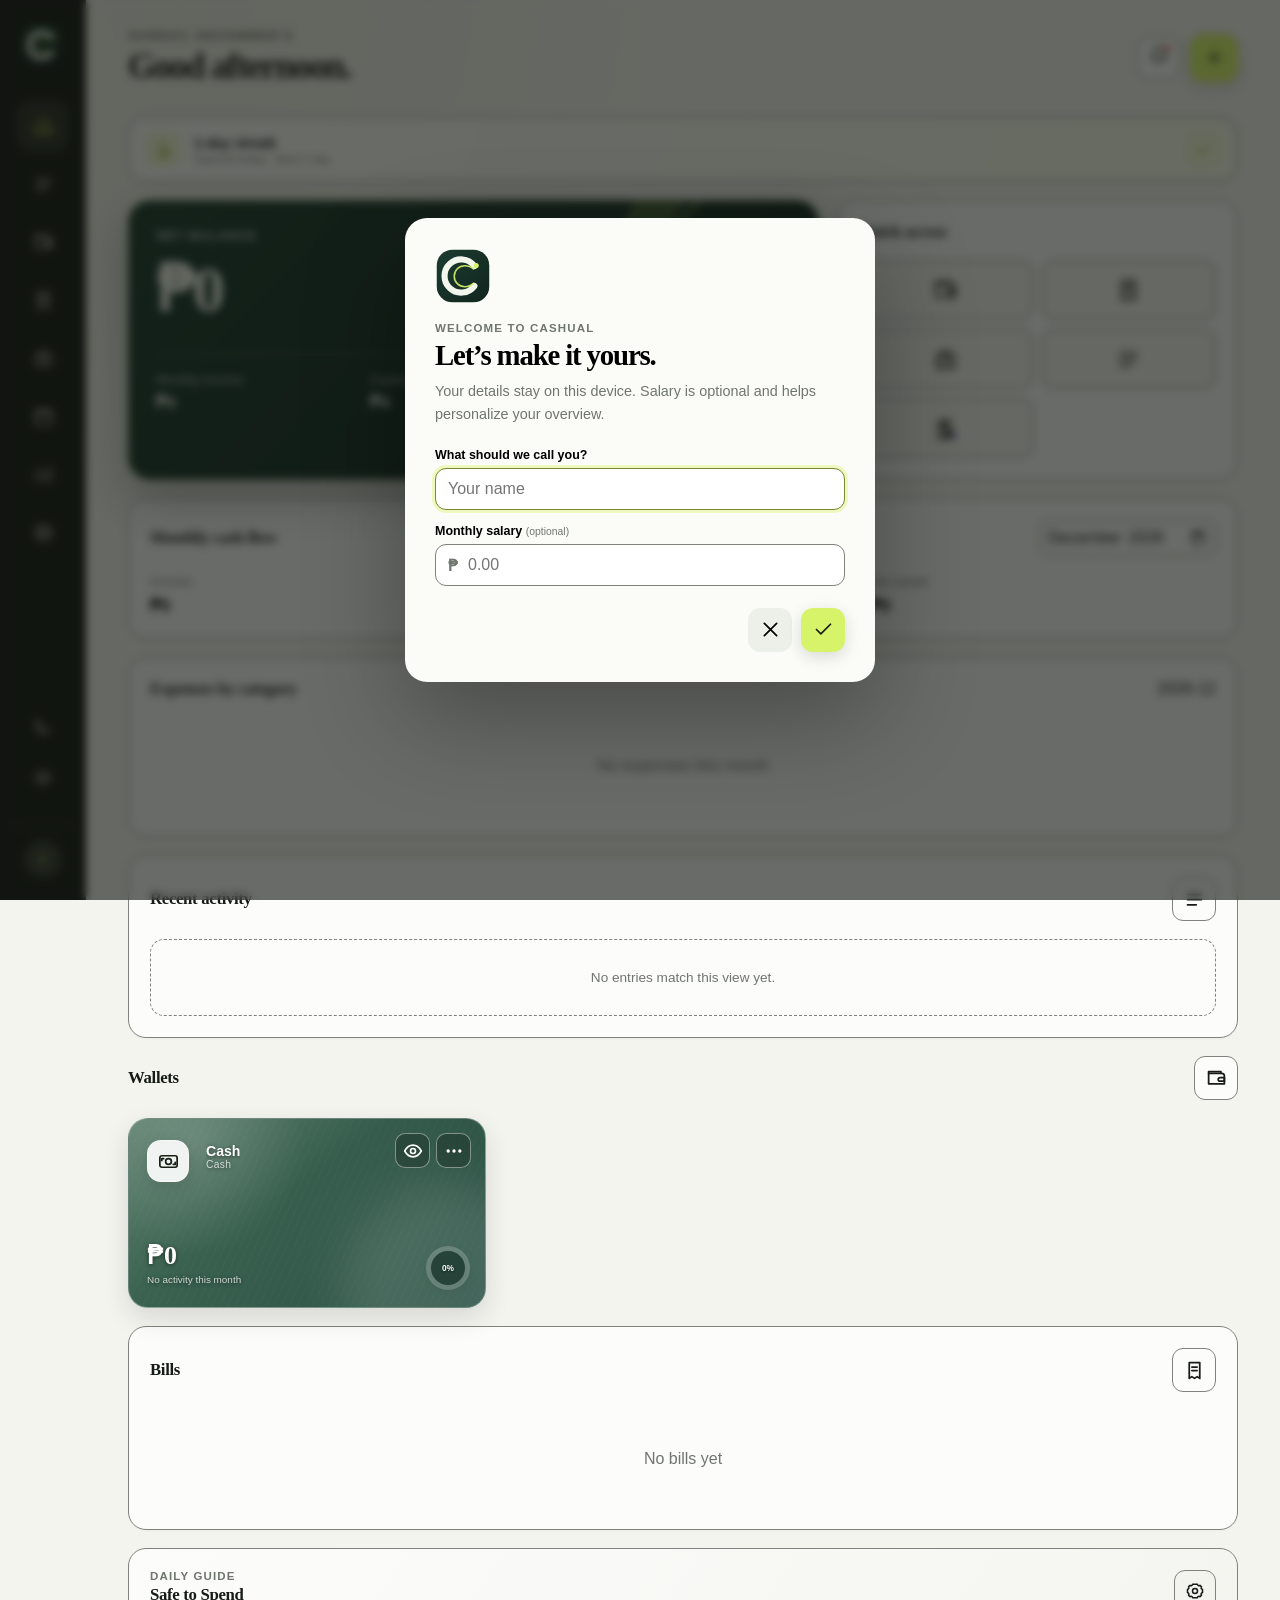
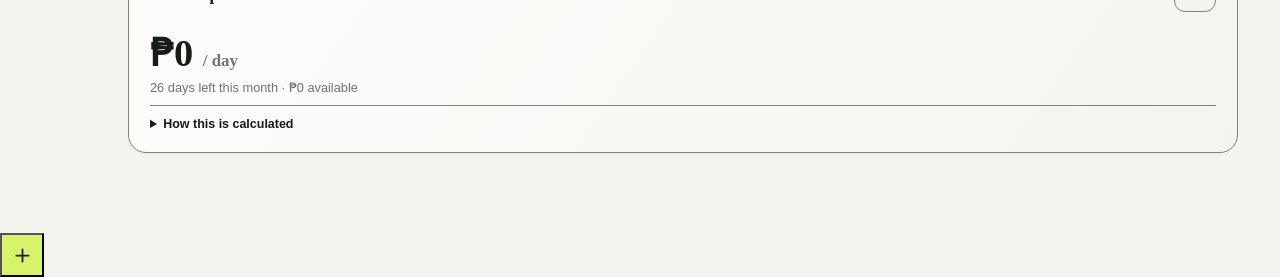
==== commit 9fcc46d3: "Add files via upload" ====
--- a/index.html
+++ b/index.html
@@ -1,152 +1,64 @@
 <!doctype html>
 <html lang="en">
 <head>
-  <meta charset="utf-8" />
-  <meta name="viewport" content="width=device-width,initial-scale=1,viewport-fit=cover" />
-  <meta name="theme-color" content="#0b0a0d" />
-  <meta name="application-name" content="Aavy" />
+  <meta charset="UTF-8" />
+  <meta name="viewport" content="width=device-width, initial-scale=1, viewport-fit=cover" />
+  <meta name="theme-color" content="#171b16" />
   <meta name="apple-mobile-web-app-capable" content="yes" />
   <meta name="apple-mobile-web-app-status-bar-style" content="black-translucent" />
-  <meta name="apple-mobile-web-app-title" content="Aavy" />
-  <meta name="mobile-web-app-capable" content="yes" />
-  <meta name="format-detection" content="telephone=no" />
-  <link rel="manifest" href="manifest.webmanifest?v=2" />
-  <link rel="apple-touch-icon" href="apple-touch-icon.png" />
-  <link rel="apple-touch-icon-precomposed" href="apple-touch-icon-precomposed.png" />
-  <link rel="apple-touch-icon" sizes="180x180" href="apple-touch-icon.png" />
-  <link rel="icon" type="image/png" sizes="32x32" href="favicon.png" />
-  <link rel="icon" type="image/png" sizes="192x192" href="icon-192.png" />
-  <title>Aavy — The Modern Photo Booth</title>
-  <style>
-    :root{--ink:#f6f4ef;--muted:#99999f;--night:#09090a;--panel:#121214e8;--line:#ffffff12;--gold:#caaa67;--gold2:#ecd69d;--accent:#e8c476;--frame:#caa55c;--radius:22px;--filter:none}
-    *{box-sizing:border-box}html{background:var(--night);scroll-behavior:smooth}body{margin:0;min-height:100vh;color:var(--ink);font-family:Inter,"Segoe UI",Arial,sans-serif;background:radial-gradient(ellipse at 68% 12%,#201d18 0,transparent 32%),#09090a;overflow-x:hidden}
-    button,input{font:inherit}.noise{display:none}
-    .flash{position:fixed;inset:0;background:white;opacity:0;pointer-events:none;z-index:100}.flash.fire{animation:flash .42s ease-out}@keyframes flash{0%{opacity:.96}100%{opacity:0}}
-    header{height:72px;display:flex;align-items:center;justify-content:space-between;padding:0 clamp(20px,4vw,64px);border-bottom:1px solid var(--line);position:relative;z-index:5;background:#09090aed;backdrop-filter:blur(20px)}
-    .brand{display:flex;align-items:center;gap:10px}.brand-mark{width:38px;height:38px;display:grid;place-items:center;color:var(--gold2)}.brand-mark svg{width:100%;height:100%}.brand-name{font-size:20px;font-weight:650;letter-spacing:-.04em}.brand-name i{color:var(--gold);font-weight:400}.stepper{display:flex;gap:9px;align-items:center}.step-dot{width:7px;height:7px;border-radius:20px;background:#49454e;transition:.3s}.step-dot.active{width:28px;background:var(--gold)}.top-status{font-size:10px;letter-spacing:.15em;text-transform:uppercase;color:var(--muted);display:flex;gap:8px;align-items:center}.live-dot{width:7px;height:7px;border-radius:50%;background:#6d6870}.live-dot.on{background:#79d898;box-shadow:0 0 10px #79d898}
-    main{width:min(1380px,100%);margin:auto;padding:clamp(28px,4vw,58px);display:grid;grid-template-columns:minmax(290px,.82fr) minmax(500px,1.55fr);gap:clamp(34px,5vw,78px);align-items:start}.intro{padding-top:18px}.eyebrow{color:var(--gold);text-transform:uppercase;letter-spacing:.22em;font-weight:650;font-size:10px;margin:0 0 20px}.intro h1{font-weight:620;font-size:clamp(48px,5vw,74px);line-height:.97;letter-spacing:-.065em;margin:0 0 22px}.intro h1 em{display:block;color:#aaa8ad;font-style:normal;font-weight:420}.intro-copy{color:var(--muted);font-size:14px;line-height:1.7;max-width:390px}.session{display:flex;gap:10px;margin:26px 0}.session-item{border:1px solid var(--line);background:#ffffff04;border-radius:999px;padding:9px 13px;display:flex;align-items:center;gap:7px}.session-item b{font-size:12px;color:var(--gold2);display:block}.session-item span{font-size:9px;text-transform:uppercase;letter-spacing:.12em;color:var(--muted)}
-    .mascot{position:relative;height:285px;margin-top:10px;overflow:hidden;border:1px solid var(--line);border-radius:22px;background:radial-gradient(circle at 50% 45%,#d6b87012,transparent 48%),#0e0e10;display:grid;place-items:center}.mascot::after{content:"AAVY / 01";position:absolute;right:16px;bottom:14px;color:#ffffff42;font-size:9px;letter-spacing:.22em}.mascot svg{width:72%;height:82%;overflow:visible}.logo-line{fill:none;stroke:#d8c28e;stroke-width:2.2;stroke-linecap:round;stroke-linejoin:round;vector-effect:non-scaling-stroke}.logo-line.muted{stroke:#77747a;stroke-width:1.3}.logo-lens{fill:none;stroke:#f1e7ce;stroke-width:2;vector-effect:non-scaling-stroke}
-    .panel{border:1px solid var(--line);background:#121214e8;backdrop-filter:blur(24px);border-radius:var(--radius);box-shadow:0 28px 80px #0009;overflow:hidden}.stage{position:relative;aspect-ratio:4/3;background:#050506;overflow:hidden}.stage video,.stage canvas{position:absolute;inset:0;width:100%;height:100%;object-fit:cover;transform:scaleX(-1);filter:var(--filter)}.stage canvas{display:none}.stage::after{content:"";position:absolute;inset:12px;border:1px solid #ffffff18;border-radius:14px;pointer-events:none}.corner{display:none}
-    .empty{position:absolute;inset:0;display:grid;place-items:center;text-align:center;padding:36px;background:radial-gradient(circle at center,#29232d,#0c0b0e 65%);z-index:2}.empty.hidden{display:none}.camera-icon{width:78px;height:78px;border-radius:50%;display:grid;place-items:center;margin:0 auto 20px;border:1px solid #d8b56a55;background:#d8b56a0d;color:var(--gold2)}.empty h2{font-family:"Playfair Display";font-size:30px;margin:0 0 8px}.empty p{color:var(--muted);font-size:14px;margin:0 0 22px}.ratio-guide{position:absolute;left:50%;top:50%;transform:translate(-50%,-50%);z-index:4;border:1px solid #f4dd9dcc;box-shadow:0 0 0 999px #00000018,inset 0 0 28px #0003;pointer-events:none;border-radius:3px}.stage[data-format="landscape"] .ratio-guide,.stage[data-format="strip"] .ratio-guide{width:86%;aspect-ratio:4/3}.stage[data-format="portrait"] .ratio-guide{height:82%;aspect-ratio:3/4}.stage[data-format="square"] .ratio-guide{height:78%;aspect-ratio:1}.ratio-guide span{position:absolute;left:50%;bottom:8px;transform:translateX(-50%);padding:5px 8px;border-radius:99px;background:#09090acc;color:#f4dd9d;font-size:9px;letter-spacing:.14em;text-transform:uppercase;white-space:nowrap}.primary{border:0;background:linear-gradient(135deg,var(--gold2),var(--gold));color:#18130a;border-radius:99px;padding:14px 24px;font-weight:700;cursor:pointer;box-shadow:0 10px 30px #d8b56a22;transition:.2s transform,.2s filter}.primary:hover{transform:translateY(-2px);filter:brightness(1.08)}.primary:active{transform:scale(.97)}.primary:disabled{filter:grayscale(1);opacity:.4;cursor:not-allowed}.secondary{border:1px solid #ffffff20;background:#ffffff08;color:var(--ink);border-radius:99px;padding:13px 20px;cursor:pointer;transition:.2s}.secondary:hover{background:#ffffff12;border-color:#ffffff35}.countdown{position:absolute;inset:0;display:none;place-items:center;background:#0003;backdrop-filter:blur(2px);z-index:10;font-family:"Playfair Display";font-size:clamp(100px,20vw,180px);text-shadow:0 10px 50px #000;color:#fff}.countdown.show{display:grid}.countdown.pop span{animation:pop .75s cubic-bezier(.2,.9,.3,1)}@keyframes pop{0%{transform:scale(.35);opacity:0}45%{transform:scale(1.1);opacity:1}100%{transform:scale(.8);opacity:0}}
-    .prop{position:absolute;z-index:8;width:34%;cursor:grab;user-select:none;touch-action:none;filter:drop-shadow(0 12px 12px #0008);transform:translate(-50%,-50%)}.prop img{display:block;width:100%;height:auto;pointer-events:none}.prop[data-kind="hat"]{width:38%}.prop[data-kind="speech"]{width:27%}.prop[data-kind="wand"]{width:23%}.progress{position:absolute;top:24px;left:50%;transform:translateX(-50%);display:flex;gap:7px;z-index:5}.progress i{display:block;width:27px;height:3px;background:#ffffff30;border-radius:4px}.progress i.done{background:var(--gold)}
-    .controls{padding:18px 20px 20px}.control-head{display:flex;align-items:center;justify-content:space-between;margin-bottom:14px}.control-head span{font-size:11px;letter-spacing:.15em;text-transform:uppercase;color:var(--muted)}.filters{display:flex;gap:9px;overflow-x:auto;padding-bottom:4px;scrollbar-width:none}.filter{flex:0 0 auto;border:1px solid var(--line);background:#ffffff08;color:#bbb4c1;padding:10px 14px;border-radius:12px;cursor:pointer;font-size:12px}.filter.active{color:#1b160c;border-color:var(--gold);background:var(--gold2)}.actions{display:flex;align-items:center;justify-content:space-between;gap:12px;margin-top:18px}.shot-status{font-size:13px;color:var(--muted)}.capture-btn{width:72px;height:72px;border:2px solid var(--gold);border-radius:50%;background:transparent;padding:7px;cursor:pointer;transition:.2s}.capture-btn::after{content:"";display:block;width:100%;height:100%;background:linear-gradient(145deg,var(--gold2),#c49642);border-radius:50%;box-shadow:0 0 0 0 #e6c67966}.capture-btn:hover{transform:scale(1.05)}.capture-btn:disabled{filter:grayscale(1);opacity:.35}.capture-btn.recording::after{animation:pulse 1s infinite}@keyframes pulse{50%{box-shadow:0 0 0 12px #e6c67900}}
-    .layout-bar{display:flex;align-items:center;gap:8px;margin-top:13px;padding-top:13px;border-top:1px solid var(--line)}.layout-bar.compact{border-top:0;padding-top:0}.layout-bar>span{font-size:9px;letter-spacing:.16em;text-transform:uppercase;color:var(--muted);margin-right:auto}.layout-choice,.format-choice,.timer-choice{border:1px solid var(--line);background:#ffffff05;color:#9e9ba3;border-radius:10px;padding:8px 11px;cursor:pointer;font-size:11px}.layout-choice.active,.format-choice.active,.timer-choice.active{color:#15120b;background:var(--gold2);border-color:var(--gold2)}
-    .toolbox{margin-top:20px}.tool-row{display:grid;grid-template-columns:repeat(4,1fr);gap:8px}.tool{border:1px solid var(--line);background:#ffffff05;border-radius:14px;color:var(--ink);padding:8px 6px;cursor:pointer;display:flex;min-width:0;flex-direction:column;align-items:center;gap:6px;font-size:10px;transition:.2s}.tool:hover,.tool.active{border-color:#d8b56a66;background:#d8b56a0b;transform:translateY(-2px)}.tool img{width:100%;height:46px;object-fit:contain;filter:drop-shadow(0 4px 6px #0008)}.tool.clear{grid-column:1/-1;flex-direction:row;justify-content:center;padding:9px}.note{font-size:10px;color:#6f6f74;margin:10px 0 0}
-    .results{display:none;grid-column:1/-1}.results.show{display:block}.results-inner{display:grid;grid-template-columns:minmax(280px,480px) 1fr;gap:clamp(28px,5vw,76px);align-items:start}.strip-wrap{position:sticky;top:30px;display:flex;justify-content:center}.strip-wrap::before{content:"";position:absolute;inset:10% 5%;background:var(--frame);filter:blur(70px);opacity:.22}.strip{position:relative;width:min(430px,84vw);background:var(--frame);padding:16px 16px 24px;box-shadow:0 35px 90px #000b;transform:rotate(-.7deg);transition:.4s}.strip-grid{display:grid;gap:8px}.strip[data-layout="1"] .strip-grid{grid-template-columns:1fr}.strip[data-layout="4"] .strip-grid,.strip[data-layout="8"] .strip-grid{grid-template-columns:repeat(2,1fr)}.strip[data-format="strip"] .strip-grid{grid-template-columns:1fr!important}.strip-shot{position:relative;aspect-ratio:4/3;background:#111;overflow:hidden}.strip[data-format="portrait"] .strip-shot{aspect-ratio:3/4}.strip[data-format="square"] .strip-shot{aspect-ratio:1}.strip[data-format="landscape"] .strip-shot,.strip[data-format="strip"] .strip-shot{aspect-ratio:4/3}.strip-shot img{width:100%;height:100%;display:block;object-fit:cover;filter:var(--post-filter,none);transition:filter .25s}.retake{position:absolute;right:7px;bottom:7px;border:0;border-radius:50%;width:32px;height:32px;background:#08070bcc;color:white;cursor:pointer;opacity:0;transition:.2s}.strip-shot:hover .retake{opacity:1}.strip-footer{text-align:center;color:var(--frame-ink,#17120c);padding-top:14px}.strip-footer .caption-text{font-family:Georgia,serif;font-size:19px;font-weight:600}.strip-footer .date{font-size:9px;letter-spacing:.2em;text-transform:uppercase;margin-top:4px;opacity:.65}.result-copy h2{font-family:Georgia,serif;font-size:clamp(42px,6vw,70px);line-height:.98;margin:0 0 14px}.result-copy h2 em{color:var(--gold2)}.result-copy>p{color:var(--muted);line-height:1.7;max-width:520px}.keeper-head{display:flex;align-items:center;justify-content:space-between;margin-top:22px}.keeper-count{font-size:11px;color:var(--gold2)}.keeper-grid{display:grid;grid-template-columns:repeat(5,1fr);gap:7px;margin:10px 0 20px;max-width:560px}.keeper{position:relative;padding:0;border:1px solid var(--line);background:#111;border-radius:9px;overflow:hidden;aspect-ratio:4/3;cursor:pointer}.keeper img{width:100%;height:100%;object-fit:cover;display:block;filter:var(--post-filter,none)}.keeper::after{content:"";position:absolute;inset:0;background:#0005}.keeper.selected{border:2px solid var(--gold2)}.keeper.selected::after{background:transparent}.keeper b{position:absolute;z-index:2;right:5px;top:5px;width:19px;height:19px;border-radius:50%;background:#111b;color:white;font-size:10px;display:grid;place-items:center}.keeper.selected b{background:var(--gold2);color:#17120c}.field{margin:20px 0 18px}.field label{display:block;font-size:10px;letter-spacing:.15em;text-transform:uppercase;color:var(--muted);margin-bottom:9px}.field input{width:100%;max-width:520px;border:1px solid var(--line);background:#ffffff08;color:white;padding:15px 17px;border-radius:14px;outline:none}.field input:focus{border-color:var(--gold)}.frame-options,.edit-options{display:flex;gap:8px;margin:12px 0 20px;flex-wrap:wrap}.frame-choice,.edit-choice{border:1px solid var(--line);background:#ffffff05;color:#b7b4ba;border-radius:11px;padding:8px 11px;display:flex;align-items:center;gap:7px;cursor:pointer;font-size:11px}.frame-choice i{width:14px;height:14px;border-radius:4px;background:var(--c);box-shadow:inset 0 0 0 1px #fff3}.frame-choice.active,.edit-choice.active{border-color:#d8b56a99;color:#fff;background:#d8b56a10}.result-actions{display:flex;gap:10px;flex-wrap:wrap}.spark{position:fixed;pointer-events:none;z-index:99;font-size:20px;animation:fall 1.8s ease-out forwards}@keyframes fall{to{transform:translate(var(--x),var(--y)) rotate(540deg);opacity:0}}
-    .modal{position:fixed;inset:0;background:#050407ed;display:none;place-items:center;z-index:60;padding:20px;overflow:auto}.modal.show{display:grid}.modal-card{width:min(430px,100%);background:#151517;border:1px solid var(--line);border-radius:24px;padding:28px;text-align:center;box-shadow:0 30px 100px #000}.modal-card.motion-card{width:min(620px,100%)}.modal h3{font-family:Georgia,serif;font-size:28px;margin:0 0 10px}.modal p{color:var(--muted);font-size:13px;line-height:1.6}.motion-grid{width:min(430px,82vw);margin:20px auto;display:grid;grid-template-columns:repeat(2,1fr);gap:8px;background:var(--frame);padding:16px 16px 24px;border-radius:0;box-shadow:0 24px 60px #0009}.motion-cell{position:relative;background:#0a0a0c;padding:0;overflow:hidden}.motion-panel{width:100%;height:100%;background:#08080a;display:block}.motion-footer{color:var(--frame-ink,#17120c);grid-column:1/-1;text-align:center;padding-top:6px}.motion-footer .caption-text{font-family:Georgia,serif;font-size:19px;font-weight:600}.motion-footer .date{font-size:9px;letter-spacing:.2em;text-transform:uppercase;margin-top:4px;opacity:.65}.motion-status{font-size:9px;letter-spacing:.16em;text-transform:uppercase;color:var(--muted);display:flex;justify-content:center;gap:8px}.motion-status i{width:6px;height:6px;border-radius:50%;background:#6ed092;box-shadow:0 0 8px #6ed092}.qr{width:210px;height:210px;background:#fff;margin:22px auto;border-radius:14px;padding:14px;display:grid;grid-template-columns:repeat(21,1fr);grid-template-rows:repeat(21,1fr);gap:1px}.qr i{background:#fff}.qr i.on{background:#111}.close{position:absolute;right:20px;top:20px;border:0;background:none;color:white;font-size:28px;cursor:pointer}
-    .ratio-guide{display:none}.stage.live .ratio-guide{display:block}.stage[data-format="landscape"] .ratio-guide,.stage[data-format="strip"] .ratio-guide{width:96%;height:auto}.stage[data-format="portrait"] .ratio-guide{width:auto;height:94%}.stage[data-format="square"] .ratio-guide{width:auto;height:92%}
-    @media(max-width:850px){header{height:64px;padding-inline:16px}.top-status{display:none}main{display:block;padding:18px 12px 42px}.intro{padding:8px 4px 22px}.intro h1{font-size:48px}.intro-copy{font-size:14px}.session{margin:18px 0;flex-wrap:wrap;gap:7px}.session-item{padding:8px 10px}.panel{border-radius:18px}.stage{aspect-ratio:3/4}.controls{padding:14px}.layout-bar{align-items:flex-start;flex-wrap:wrap}.layout-bar>span{width:100%;flex-basis:100%;margin-bottom:2px}.layout-choice,.format-choice,.timer-choice{flex:1;white-space:nowrap}.actions{margin-top:14px}.capture-btn{width:62px;height:62px}.results{padding-top:6px}.results-inner{display:flex;flex-direction:column;gap:26px}.strip-wrap{position:relative;top:auto;width:100%;order:0}.strip{width:min(300px,82vw);padding:10px 10px 17px;transform:none}.strip-grid{gap:5px}.strip-footer{padding-top:10px}.strip-footer .caption-text{font-size:16px}.result-copy{width:100%;text-align:left;margin-top:0;order:1}.result-copy h2{font-size:44px}.keeper-grid{grid-template-columns:repeat(3,1fr);gap:6px}.keeper{border-radius:7px}.frame-options,.edit-options{gap:6px}.frame-choice,.edit-choice{flex:1 1 auto;justify-content:center;padding:10px 8px}.field input{max-width:none}.result-actions{display:grid;grid-template-columns:1fr 1fr}.result-actions button{width:100%;padding-inline:9px}.result-actions .primary{grid-column:1/-1}.modal{padding:12px;place-items:start center}.modal-card{padding:22px 14px;border-radius:20px;margin:auto}.modal-card.motion-card{margin-block:12px}.motion-grid{width:100%;gap:5px;padding:10px 10px 17px}.close{position:fixed;right:10px;top:8px;z-index:2;background:#111b;border:1px solid #fff2;border-radius:50%;width:38px;height:38px}}
-    @media(max-width:390px){.intro h1{font-size:43px}.filters{margin-inline:-4px}.filter{padding:9px 11px}.shot-status{font-size:11px;max-width:130px}.strip{width:min(270px,88vw)}.result-copy h2{font-size:39px}.keeper-grid{grid-template-columns:repeat(3,1fr)}.frame-choice,.edit-choice{font-size:10px}}
-    /* Refined interface */
-    body{background:radial-gradient(900px 520px at 74% -8%,#2b2417 0,transparent 55%),#080809}
-    header{height:68px;border-color:#ffffff0b;background:#080809d9}
-    main{grid-template-columns:minmax(250px,.62fr) minmax(540px,1.55fr);gap:clamp(38px,6vw,88px);padding-top:clamp(34px,5vw,70px)}
-    .intro{position:sticky;top:105px}.intro h1{max-width:460px}.intro-copy{max-width:330px;font-size:15px}.panel{border-color:#ffffff16;background:#101012d9;border-radius:28px;box-shadow:0 34px 100px #000b}
-    .stage::after{inset:14px;border-color:#ffffff14;border-radius:16px}.controls{padding:16px 18px 18px;background:linear-gradient(180deg,#151518ee,#0f0f11f7)}
-    .control-head{margin-bottom:10px}.filters{gap:7px}.filter{border:0;background:#ffffff08;color:#a8a6ac;padding:9px 13px;border-radius:999px}.filter.active{background:#f0d99f;color:#17130c;box-shadow:0 5px 18px #c9a55c24}
-    .layout-bar{gap:7px;margin-top:11px;padding-top:11px;border-color:#ffffff0b}.layout-bar.compact{padding-top:2px}.layout-bar>span{min-width:92px}
-    .layout-choice,.format-choice,.timer-choice{min-height:38px;border-color:#ffffff0d;background:#ffffff05;border-radius:12px;color:#aaa8ae;transition:.2s ease}.layout-choice:hover,.format-choice:hover,.timer-choice:hover{background:#ffffff0b;color:#fff}.layout-choice.active,.format-choice.active,.timer-choice.active{color:#f4e6c1;background:#d8b56a12;border-color:#d8b56a75;box-shadow:inset 0 0 0 1px #d8b56a18}
-    .controls .layout-choice{min-width:72px;padding:7px 10px;position:relative}.choice-icon{width:30px;height:24px;display:block;margin:0 auto 4px;color:currentColor}.choice-icon rect{fill:none;stroke:currentColor;stroke-width:1.5}.format-choice .choice-icon{width:26px;height:22px;display:inline-block;vertical-align:middle;margin:0 5px 0 0}.selection-preview{display:flex;align-items:center;gap:13px;margin:12px 0 4px;padding:12px 14px;border:1px solid #ffffff0d;border-radius:15px;background:#09090b99}.selection-preview-copy{min-width:105px}.selection-preview-copy b{display:block;font-size:11px;font-weight:600;color:#e9e5dc}.selection-preview-copy span{display:block;margin-top:3px;color:#7f7d84;font-size:9px;letter-spacing:.1em;text-transform:uppercase}.preview-sheet{width:76px;min-height:48px;margin-left:auto;padding:5px;background:#caa55c;border-radius:2px;box-shadow:0 7px 20px #0006;transition:.25s ease}.preview-grid{display:grid;gap:2px;margin-inline:auto}.preview-grid i{display:block;background:linear-gradient(145deg,#77727d,#29272d);border-radius:1px}.preview-sheet[data-count="1"] .preview-grid,.preview-sheet[data-format="strip"] .preview-grid{grid-template-columns:1fr}.preview-sheet[data-count="4"]:not([data-format="strip"]) .preview-grid,.preview-sheet[data-count="8"]:not([data-format="strip"]) .preview-grid{grid-template-columns:repeat(2,1fr)}.preview-sheet[data-format="portrait"] .preview-grid i{aspect-ratio:3/4}.preview-sheet[data-format="landscape"] .preview-grid i,.preview-sheet[data-format="strip"] .preview-grid i{aspect-ratio:4/3}.preview-sheet[data-format="square"] .preview-grid i{aspect-ratio:1}.preview-sheet[data-count="1"] .preview-grid{width:62px}.preview-sheet[data-count="4"][data-format="portrait"] .preview-grid{width:48px}.preview-sheet[data-count="8"][data-format="portrait"] .preview-grid{width:25px}.preview-sheet[data-count="8"][data-format="landscape"] .preview-grid{width:42px}.preview-sheet[data-count="8"][data-format="square"] .preview-grid{width:32px}.preview-sheet[data-count="4"][data-format="strip"] .preview-grid{width:22px}.preview-sheet[data-count="8"][data-format="strip"] .preview-grid{width:11px}.preview-sheet::after{content:"AAVY";display:block;text-align:center;color:#211b11;font-size:5px;letter-spacing:.16em;margin-top:4px}
-    .actions{border-top:1px solid #ffffff0b;padding-top:14px}.capture-btn{width:68px;height:68px;border-color:#e3c77e}.secondary{background:#ffffff06;border-color:#ffffff16}
-    .result-copy{background:#ffffff03;border:1px solid #ffffff0c;border-radius:24px;padding:clamp(20px,3vw,34px)}.result-copy h2{font-family:inherit;font-weight:570;letter-spacing:-.055em}.result-copy h2 em{font-style:normal}.frame-choice,.edit-choice{border-radius:999px;padding:9px 13px}.field input{background:#0c0c0ee6;border-radius:12px}.result-actions{position:sticky;bottom:12px;padding:10px;border:1px solid #ffffff12;border-radius:18px;background:#101012e8;backdrop-filter:blur(18px);z-index:8}
-    @media(max-width:850px){main{padding:10px 10px calc(32px + env(safe-area-inset-bottom))}.intro{position:relative;top:auto;padding:18px 10px 24px}.intro .eyebrow{margin-bottom:12px}.intro h1{font-size:clamp(42px,13vw,58px);margin-bottom:14px}.intro-copy{max-width:440px}.panel{border-radius:24px}.controls{padding:12px}.control-head{display:none}.filters{margin:0 -2px;padding:2px 2px 9px}.layout-bar{display:grid;grid-template-columns:repeat(4,minmax(0,1fr));gap:6px}.layout-bar:first-of-type{grid-template-columns:repeat(3,minmax(0,1fr))}.layout-bar>span{grid-column:1/-1;width:auto;min-width:0;margin:2px 0 1px}.layout-choice,.format-choice,.timer-choice{width:100%;padding-inline:5px}.actions{display:grid;grid-template-columns:1fr auto 1fr}.actions .shot-status{font-size:10px;line-height:1.35}.actions .secondary{justify-self:end;padding:11px 14px}.capture-btn{width:64px;height:64px}.result-copy{padding:18px;border-radius:20px}.result-actions{bottom:calc(8px + env(safe-area-inset-bottom))}}
-    @media(prefers-reduced-motion:reduce){*,*::before,*::after{animation-duration:.01ms!important;transition-duration:.01ms!important}}
-  </style>
+  <meta name="description" content="Cashual is a private, local-first money tracker for wallets, spending, bills, budgets, and goals." />
+  <title>Cashual — Money, made casual</title>
+  <link rel="manifest" href="manifest.webmanifest?v=1.3.7" />
+  <link rel="icon" type="image/svg+xml" href="cashual-mark.svg?v=1.3.7" />
+  <link rel="apple-touch-icon" sizes="180x180" href="cashual-icon-180.png?v=1.3.7" />
+  <link rel="stylesheet" href="styles.css?v=1.3.7" />
 </head>
 <body>
-  <div class="noise"></div><div class="flash" id="flash"></div>
-  <header>
-    <div class="brand"><span class="brand-mark" aria-hidden="true"><svg viewBox="0 0 48 48"><path class="logo-line" d="M13 19c2-9 20-9 22 0M10 25h28v15H10zM17 25l3-5h8l3 5M24 29a5 5 0 1 1 0 10 5 5 0 0 1 0-10Z"/><path class="logo-line muted" d="M16 13c-3 2-5 5-5 9m21-9c3 2 5 5 5 9"/></svg></span><span class="brand-name">Aavy<i>.</i></span></div>
-    <div class="stepper" aria-label="Session progress"><i class="step-dot active"></i><i class="step-dot"></i><i class="step-dot"></i></div>
-    <div class="top-status"><span class="live-dot" id="liveDot"></span><span id="cameraStatus">Camera offline</span></div>
-  </header>
-  <main>
-    <section class="intro" id="intro">
-      <p class="eyebrow">A modern photo ritual</p>
-      <h1>Made for<em>the moment.</em></h1>
-      <p class="intro-copy">Choose your layout, strike a pose, and keep the moment—in stills and motion.</p>
-    </section>
-    <section class="panel booth" id="booth">
-      <div class="stage" id="stage" data-format="landscape">
-        <video id="video" autoplay playsinline muted></video>
-        <div class="ratio-guide" id="ratioGuide" aria-hidden="true"><span id="ratioLabel">Landscape · 4:3</span></div>
-        <div class="empty" id="empty"><div><div class="camera-icon"><svg width="32" height="32" viewBox="0 0 24 24" fill="none" stroke="currentColor" stroke-width="1.5"><path d="M14.5 5 13 3h-2L9.5 5H5a2 2 0 0 0-2 2v10a2 2 0 0 0 2 2h14a2 2 0 0 0 2-2V7a2 2 0 0 0-2-2h-4.5Z"/><circle cx="12" cy="12" r="4"/></svg></div><h2>Ready when you are</h2><p>Allow camera access to enter the booth.</p><button class="primary" id="startBtn">Start the booth</button><p id="cameraError" style="color:#e6a4a4;display:none"></p></div></div>
-        <div class="progress" id="progress"></div><div class="countdown" id="countdown"><span>3</span></div>
-        <i class="corner tl"></i><i class="corner tr"></i><i class="corner bl"></i><i class="corner br"></i>
-      </div>
-      <div class="controls">
-        <div class="control-head"><span>Choose your mood</span><span id="filterName">Natural</span></div>
-        <div class="filters" id="filters"><button class="filter active" data-filter="none" data-name="Natural">Natural</button><button class="filter" data-filter="grayscale(1) contrast(1.1)" data-name="Noir">Noir</button><button class="filter" data-filter="sepia(.72) contrast(.9) saturate(.85)" data-name="Vintage">Vintage</button><button class="filter" data-filter="saturate(1.65) contrast(1.08)" data-name="Vibrant">Vibrant</button><button class="filter" data-filter="saturate(1.8) contrast(1.25) hue-rotate(18deg)" data-name="Neon">Neon</button><button class="filter" data-filter="brightness(1.08) contrast(.88) saturate(.82) blur(.65px)" data-name="Soft">Soft focus</button></div>
-        <div class="layout-bar"><span>Choose layout</span><button class="layout-choice" data-count="1"><svg class="choice-icon" viewBox="0 0 32 24" aria-hidden="true"><rect x="7" y="2" width="18" height="20" rx="2"/></svg>1 frame</button><button class="layout-choice active" data-count="4"><svg class="choice-icon" viewBox="0 0 32 24" aria-hidden="true"><rect x="3" y="2" width="12" height="9" rx="1"/><rect x="17" y="2" width="12" height="9" rx="1"/><rect x="3" y="13" width="12" height="9" rx="1"/><rect x="17" y="13" width="12" height="9" rx="1"/></svg>4 grid</button><button class="layout-choice" data-count="8"><svg class="choice-icon" viewBox="0 0 32 24" aria-hidden="true"><rect x="3" y="1" width="12" height="4" rx=".7"/><rect x="17" y="1" width="12" height="4" rx=".7"/><rect x="3" y="7" width="12" height="4" rx=".7"/><rect x="17" y="7" width="12" height="4" rx=".7"/><rect x="3" y="13" width="12" height="4" rx=".7"/><rect x="17" y="13" width="12" height="4" rx=".7"/><rect x="3" y="19" width="12" height="4" rx=".7"/><rect x="17" y="19" width="12" height="4" rx=".7"/></svg>8 grid</button></div>
-        <div class="layout-bar compact"><span>Photo format</span><button class="format-choice" data-format="portrait"><svg class="choice-icon" viewBox="0 0 28 24" aria-hidden="true"><rect x="7" y="2" width="14" height="20" rx="1.5"/></svg>Portrait</button><button class="format-choice active" data-format="landscape"><svg class="choice-icon" viewBox="0 0 28 24" aria-hidden="true"><rect x="3" y="5" width="22" height="14" rx="1.5"/></svg>Landscape</button><button class="format-choice" data-format="square"><svg class="choice-icon" viewBox="0 0 28 24" aria-hidden="true"><rect x="5" y="3" width="18" height="18" rx="1.5"/></svg>Square</button><button class="format-choice" data-format="strip"><svg class="choice-icon" viewBox="0 0 28 24" aria-hidden="true"><rect x="8" y="1" width="12" height="22" rx="1.5"/><path d="M10.5 4.5h7v3h-7zm0 5.5h7v3h-7zm0 5.5h7v3h-7z" fill="none" stroke="currentColor" stroke-width="1"/></svg>Strip</button></div>
-        <div class="selection-preview" aria-live="polite"><div class="selection-preview-copy"><b id="previewTitle">4-photo landscape</b><span id="previewMeta">2 × 2 composition</span></div><div class="preview-sheet" id="layoutPreview" data-count="4" data-format="landscape"><div class="preview-grid"><i></i><i></i><i></i><i></i></div></div></div>
-        <div class="layout-bar compact"><span>Timer</span><button class="timer-choice active" data-seconds="3">3s</button><button class="timer-choice" data-seconds="5">5s</button><button class="timer-choice" data-seconds="10">10s</button></div>
-        <div class="actions"><span class="shot-status" id="shotStatus">Start your camera to begin</span><button class="capture-btn" id="captureBtn" aria-label="Capture four photos" disabled></button><button class="secondary" id="flipBtn" aria-label="Switch camera">Flip</button></div>
-      </div>
-    </section>
-    <section class="results" id="results">
-      <div class="results-inner">
-        <div class="strip-wrap"><div class="strip" id="strip"><div class="strip-grid" id="stripGrid"></div><div class="strip-footer"><div class="caption-text" id="captionText">Tonight with Aavy</div><div class="date" id="dateText"></div></div></div></div>
-        <div class="result-copy"><p class="eyebrow">Your Aavy grid is ready</p><h2>Choose your <em>keepers.</em></h2><p>Tap your favorite moments. Your still and motion grid update together.</p>
-          <div class="keeper-head"><label class="eyebrow" style="margin:0">Captured moments</label><span class="keeper-count" id="keeperCount"></span></div><div class="keeper-grid" id="keeperGrid"></div>
-          <label class="eyebrow" style="display:block;margin:0">Grid style</label><div class="edit-options"><button class="format-choice" data-format="portrait">Portrait</button><button class="format-choice active" data-format="landscape">Landscape</button><button class="format-choice" data-format="square">Square</button><button class="format-choice" data-format="strip">Strip</button></div>
-          <div class="field"><label for="caption">Personalize your keepsake</label><input id="caption" maxlength="42" value="Tonight with Aavy" placeholder="Event name, date, or a little note…"></div>
-          <label class="eyebrow" style="display:block;margin:0">Frame</label><div class="frame-options"><button class="frame-choice active" data-color="#caa55c" data-ink="#17120c"><i style="--c:#caa55c"></i>Champagne</button><button class="frame-choice" data-color="#f1eadf" data-ink="#181617"><i style="--c:#f1eadf"></i>Ivory</button><button class="frame-choice" data-color="#d4a0ad" data-ink="#24161b"><i style="--c:#d4a0ad"></i>Blush</button><button class="frame-choice" data-color="#9aa6b8" data-ink="#101217"><i style="--c:#9aa6b8"></i>Chrome</button><button class="frame-choice" data-color="#26443f" data-ink="#f5eee2"><i style="--c:#26443f"></i>Evergreen</button><button class="frame-choice" data-color="#17171b" data-ink="#f4e8ce"><i style="--c:#17171b"></i>Midnight</button><button class="frame-choice" data-color="#774258" data-ink="#fff1e8"><i style="--c:#774258"></i>Mulberry</button><button class="frame-choice" data-color="#5d6295" data-ink="#f7f0ff"><i style="--c:#5d6295"></i>Twilight</button></div>
-          <label class="eyebrow" style="display:block;margin:0">Finish</label><div class="edit-options"><button class="edit-choice active" data-edit="none">Original</button><button class="edit-choice" data-edit="grayscale(1) contrast(1.12)">Mono</button><button class="edit-choice" data-edit="sepia(.42) saturate(.82) contrast(.94)">Analog</button><button class="edit-choice" data-edit="saturate(1.35) contrast(1.08)">Pop</button><button class="edit-choice" data-edit="brightness(1.08) contrast(.9) saturate(.82)">Dreamy</button><button class="edit-choice" data-edit="contrast(1.18) saturate(.75) brightness(.92)">Editorial</button></div>
-          <div class="result-actions"><button class="primary" id="downloadBtn">Save photo</button><button class="secondary" id="shareBtn">Share photo</button><button class="secondary" id="gifBtn">View motion</button><button class="secondary" id="qrBtn">QR code</button><button class="secondary" id="againBtn">New session</button></div>
-        </div>
-      </div>
-    </section>
-  </main>
-  <div class="modal" id="qrModal"><button class="close" data-close="qrModal">×</button><div class="modal-card"><h3>Bring Aavy to your phone</h3><p id="qrCopy">Scan to open this booth on another device. Your photos stay private on this device.</p><div class="qr" id="qr"></div><button class="secondary" data-close="qrModal">Done</button></div></div>
-  <div class="modal" id="motionModal"><button class="close" data-close="motionModal">×</button><div class="modal-card motion-card"><h3>Your moments, in motion</h3><p>Every panel replays the five seconds before the shutter.</p><div class="motion-status"><i></i> Live loop</div><div class="motion-grid" id="motionGrid"><div class="motion-cell"><canvas class="motion-panel" width="480" height="360"></canvas></div><div class="motion-footer"><div class="caption-text">Tonight with Aavy</div><div class="date"></div></div></div><div style="display:flex;gap:8px;justify-content:center;flex-wrap:wrap"><button class="primary" id="saveMotionBtn">Save motion video</button><button class="secondary" data-close="motionModal">Done</button></div></div></div>
-  <script>
-    const $=s=>document.querySelector(s), $$=s=>[...document.querySelectorAll(s)];
-    const video=$('#video'), stage=$('#stage'), startBtn=$('#startBtn'), captureBtn=$('#captureBtn'), countdown=$('#countdown'), flash=$('#flash');
-    let stream=null, facing='user', filter='none', postFilter='none', frameInk='#17120c', photos=[], motionFrames=[], selectedIndices=[], layoutCount=4, gridFormat='landscape', countdownSeconds=3, busy=false, retakeIndex=null, motionTimer=null, motionExportPromise=null;
-    const sleep=ms=>new Promise(r=>setTimeout(r,ms));
-    function audioShutter(){try{const a=new (window.AudioContext||window.webkitAudioContext)(),t=a.currentTime,o=a.createOscillator(),g=a.createGain();o.type='triangle';o.frequency.setValueAtTime(180,t);o.frequency.exponentialRampToValueAtTime(70,t+.08);g.gain.setValueAtTime(.22,t);g.gain.exponentialRampToValueAtTime(.001,t+.11);o.connect(g).connect(a.destination);o.start(t);o.stop(t+.12)}catch(e){}}
-    async function startCamera(){
-      startBtn.disabled=true; $('#cameraError').style.display='none';
-      try{if(stream)stream.getTracks().forEach(t=>t.stop());stream=await navigator.mediaDevices.getUserMedia({video:{facingMode:facing,width:{ideal:1920},height:{ideal:1440}},audio:false});video.srcObject=stream;await video.play();$('#empty').classList.add('hidden');stage.classList.add('live');captureBtn.disabled=false;$('#liveDot').classList.add('on');$('#cameraStatus').textContent='Camera live';$('#shotStatus').textContent='Keep your pose inside the crop guide'}catch(err){stage.classList.remove('live');$('#cameraError').style.display='block';$('#cameraError').textContent=location.protocol==='file:'?'Camera access may require localhost or HTTPS. Open through a local server and try again.':'Camera unavailable. Check browser permission and try again.';startBtn.disabled=false;startBtn.textContent='Try again'}
-    }
-    startBtn.onclick=startCamera;
-    $('#flipBtn').onclick=async()=>{facing=facing==='user'?'environment':'user';await startCamera()};
-    function updateLayoutPreview(){const preview=$('#layoutPreview');if(!preview)return;preview.dataset.count=layoutCount;preview.dataset.format=gridFormat;preview.querySelector('.preview-grid').innerHTML='<i></i>'.repeat(layoutCount);const formatName={portrait:'portrait',landscape:'landscape',square:'square',strip:'classic strip'}[gridFormat],arrangement=gridFormat==='strip'||layoutCount===1?`1 × ${layoutCount} composition`:`2 × ${Math.ceil(layoutCount/2)} composition`;$('#previewTitle').textContent=`${layoutCount}-photo ${formatName}`;$('#previewMeta').textContent=arrangement}
-    $$('.filter').forEach(btn=>btn.onclick=()=>{$$('.filter').forEach(b=>b.classList.remove('active'));btn.classList.add('active');filter=btn.dataset.filter;document.documentElement.style.setProperty('--filter',filter);$('#filterName').textContent=btn.dataset.name});
-    $$('.layout-choice').forEach(btn=>btn.onclick=()=>{if(busy)return;$$('.layout-choice').forEach(b=>b.classList.remove('active'));btn.classList.add('active');layoutCount=+btn.dataset.count;updateLayoutPreview();captureBtn.setAttribute('aria-label',`Capture candidates for a ${layoutCount}-panel layout`);$('#shotStatus').textContent=`${layoutCount}-panel layout · ${layoutCount===1?3:layoutCount+2} photos to choose from`});
-    $$('.format-choice').forEach(btn=>btn.onclick=()=>{if(busy)return;gridFormat=btn.dataset.format;$$('.format-choice').forEach(b=>b.classList.toggle('active',b.dataset.format===gridFormat));stage.dataset.format=gridFormat;$('#ratioLabel').textContent={portrait:'Portrait · 3:4',landscape:'Landscape · 4:3',square:'Square · 1:1',strip:'Classic strip · 4:3'}[gridFormat];updateLayoutPreview();if(photos.length)renderStrip();$('#shotStatus').textContent=`${btn.textContent.trim()} format selected`});
-    $$('.timer-choice').forEach(btn=>btn.onclick=()=>{if(busy)return;$$('.timer-choice').forEach(b=>b.classList.remove('active'));btn.classList.add('active');countdownSeconds=+btn.dataset.seconds;$('#shotStatus').textContent=`${countdownSeconds}-second timer selected`});
-    async function tick(n){countdown.querySelector('span').textContent=n;countdown.classList.remove('pop');void countdown.offsetWidth;countdown.classList.add('show','pop');await sleep(820);countdown.classList.remove('show')}
-    function drawFrame(motion=false){const sourceW=video.videoWidth||1280,sourceH=video.videoHeight||960,ratio=sourceW/sourceH,w=motion?480:sourceW,h=motion?Math.round(480/ratio):sourceH,c=document.createElement('canvas');c.width=w;c.height=h;const x=c.getContext('2d');x.save();if(facing==='user'){x.translate(w,0);x.scale(-1,1)}x.filter=filter;x.drawImage(video,0,0,w,h);x.restore();return c.toDataURL('image/jpeg',motion ? .72 : .94)}
-    async function takePhoto(){const frames=[],started=performance.now(),recorder=setInterval(()=>{if(stream){frames.push(drawFrame(true));if(frames.length>76)frames.shift()}},70);for(let n=countdownSeconds;n>0;n--)await tick(n);const remaining=Math.max(0,5000-(performance.now()-started));if(remaining){$('#shotStatus').textContent='Capturing your five-second moment…';await sleep(remaining)}await sleep(160);clearInterval(recorder);flash.classList.remove('fire');void flash.offsetWidth;flash.classList.add('fire');audioShutter();const shot=drawFrame();await sleep(450);return{shot,frames:frames.length?frames:[shot]}}
-    captureBtn.onclick=async()=>{if(busy||!stream)return;busy=true;captureBtn.disabled=true;captureBtn.classList.add('recording');photos=[];motionFrames=[];selectedIndices=[];const shootCount=layoutCount===1?3:layoutCount+2;$('#progress').innerHTML=Array.from({length:shootCount},()=>'<i></i>').join('');for(let i=0;i<shootCount;i++){$('#shotStatus').textContent=`Photo ${i+1} of ${shootCount} — get ready`;const captured=await takePhoto();photos.push(captured.shot);motionFrames.push(captured.frames);$$('.progress i')[i].classList.add('done');if(i<shootCount-1){$('#shotStatus').textContent='Lovely. Next pose…';await sleep(600)}}captureBtn.classList.remove('recording');showResults();busy=false};
-    function showResults(){selectedIndices=photos.map((_,i)=>i).slice(0,layoutCount);renderKeepers();renderStrip();$('#intro').style.display='none';$('#booth').style.display='none';$('#results').classList.add('show');$$('.step-dot').forEach((d,i)=>d.classList.toggle('active',i===2));$('#dateText').textContent=new Date().toLocaleDateString(undefined,{month:'long',day:'numeric',year:'numeric'});confetti();window.scrollTo({top:0,behavior:'smooth'})}
-    function renderKeepers(){const grid=$('#keeperGrid');grid.innerHTML='';photos.forEach((src,i)=>{const b=document.createElement('button');b.className='keeper'+(selectedIndices.includes(i)?' selected':'');b.innerHTML=`<img src="${src}" alt="Captured moment ${i+1}"><b>${selectedIndices.includes(i)?selectedIndices.indexOf(i)+1:'+'}</b>`;b.onclick=()=>toggleKeeper(i);grid.appendChild(b)});$('#keeperCount').textContent=`${selectedIndices.length} / ${layoutCount} selected`;$('#downloadBtn').disabled=selectedIndices.length!==layoutCount;$('#shareBtn').disabled=selectedIndices.length!==layoutCount;$('#gifBtn').disabled=selectedIndices.length!==layoutCount}
-    function toggleKeeper(i){if(selectedIndices.includes(i))selectedIndices=selectedIndices.filter(x=>x!==i);else if(selectedIndices.length<layoutCount)selectedIndices.push(i);else{selectedIndices.shift();selectedIndices.push(i)}renderKeepers();renderStrip()}
-    function renderStrip(){const grid=$('#stripGrid');grid.innerHTML='';$('#strip').dataset.layout=layoutCount;$('#strip').dataset.format=gridFormat;selectedIndices.forEach(i=>{const d=document.createElement('div');d.className='strip-shot';d.innerHTML=`<img src="${photos[i]}" alt="Aavy photo ${i+1}"><button class="retake" title="Retake this photo">↻</button>`;d.querySelector('button').onclick=()=>retake(i);grid.appendChild(d)})}
-    async function retake(i){if(!stream)return;retakeIndex=i;$('#results').classList.remove('show');$('#booth').style.display='block';$('#shotStatus').textContent=`Retaking photo ${i+1}`;captureBtn.disabled=true;const captured=await takePhoto();photos[i]=captured.shot;motionFrames[i]=captured.frames;renderKeepers();renderStrip();$('#booth').style.display='none';$('#results').classList.add('show');captureBtn.disabled=false;confetti(18)}
-    $('#caption').oninput=e=>$('#captionText').textContent=e.target.value||'Aavy';
-    $$('.frame-choice').forEach(s=>s.onclick=()=>{$$('.frame-choice').forEach(x=>x.classList.remove('active'));s.classList.add('active');frameInk=s.dataset.ink;document.documentElement.style.setProperty('--frame',s.dataset.color);document.documentElement.style.setProperty('--frame-ink',frameInk)});
-    $$('.edit-choice').forEach(s=>s.onclick=()=>{$$('.edit-choice').forEach(x=>x.classList.remove('active'));s.classList.add('active');postFilter=s.dataset.edit;document.documentElement.style.setProperty('--post-filter',postFilter)});
-    function formatRatio(){return gridFormat==='portrait' ? .75 : gridFormat==='square' ? 1 : 4/3}
-    function drawCover(x,im,dx,dy,dw,dh){const sw=im.naturalWidth||im.width,sh=im.naturalHeight||im.height,sourceRatio=sw/sh,targetRatio=dw/dh;let sx=0,sy=0,cw=sw,ch=sh;if(sourceRatio>targetRatio){cw=sh*targetRatio;sx=(sw-cw)/2}else{ch=sw/targetRatio;sy=(sh-ch)/2}x.drawImage(im,sx,sy,cw,ch,dx,dy,dw,dh)}
-    function compose(scale=2){const cols=gridFormat==='strip'||layoutCount===1?1:2,rows=Math.ceil(layoutCount/cols),w=1000*scale,pad=42*scale,gap=18*scale,cellW=(w-pad*2-gap*(cols-1))/cols,cellH=cellW/formatRatio(),footer=140*scale,h=pad*2+cellH*rows+gap*(rows-1)+footer,c=document.createElement('canvas');c.width=w;c.height=h;const x=c.getContext('2d');x.fillStyle=getComputedStyle(document.documentElement).getPropertyValue('--frame').trim();x.fillRect(0,0,w,h);x.filter=postFilter;$$('#stripGrid img').forEach((im,i)=>{const col=i%cols,row=Math.floor(i/cols);drawCover(x,im,pad+col*(cellW+gap),pad+row*(cellH+gap),cellW,cellH)});x.filter='none';x.fillStyle=frameInk;x.textAlign='center';x.font=`600 ${42*scale}px Georgia`;x.fillText($('#captionText').textContent,w/2,h-64*scale);x.globalAlpha=.65;x.font=`${18*scale}px Arial`;x.fillText($('#dateText').textContent.toUpperCase(),w/2,h-29*scale);return c}
-    function downloadBlob(blob,name){const a=document.createElement('a'),url=URL.createObjectURL(blob);a.download=name;a.href=url;a.click();setTimeout(()=>URL.revokeObjectURL(url),2000)}
-    async function makePhotoFile(){const blob=await new Promise(r=>compose(2).toBlob(r,'image/png'));return new File([blob],'aavy-photo-grid.png',{type:'image/png'})}
-    async function shareOrDownload(file,title,text){if(navigator.canShare?.({files:[file]})){try{await navigator.share({title,text,files:[file]});return}catch(e){if(e.name==='AbortError')return}}downloadBlob(file,file.name)}
-    $('#downloadBtn').onclick=async()=>{const btn=$('#downloadBtn'),label=btn.textContent;btn.disabled=true;btn.textContent='Preparing…';const file=await makePhotoFile();btn.textContent=label;btn.disabled=false;await shareOrDownload(file,'Save your Aavy photo','Choose “Save Image” to add it to Photos.')};
-    $('#shareBtn').onclick=async()=>shareOrDownload(await makePhotoFile(),'My Aavy photo grid','Made with Aavy ✨');
-    $('#againBtn').onclick=()=>{photos=[];motionFrames=[];selectedIndices=[];$('#results').classList.remove('show');$('#intro').style.display='block';$('#booth').style.display='block';$('#progress').innerHTML='';$$('.step-dot').forEach((d,i)=>d.classList.toggle('active',i===0));$('#shotStatus').textContent='Tap the shutter when you’re ready';window.scrollTo({top:0,behavior:'smooth'})};
-    function confetti(n=55){const glyph=['✦','•','◆'];for(let i=0;i<n;i++){const s=document.createElement('i');s.className='spark';s.textContent=glyph[i%3];s.style.left=(45+Math.random()*10)+'vw';s.style.top=(35+Math.random()*15)+'vh';s.style.color=i%2?'#f3db9f':'#fff';s.style.setProperty('--x',(Math.random()*600-300)+'px');s.style.setProperty('--y',(Math.random()*500-140)+'px');document.body.appendChild(s);setTimeout(()=>s.remove(),1900)}}
-    function makeQR(){const q=$('#qr');q.innerHTML='';let seed=[...location.href].reduce((a,c)=>(a*31+c.charCodeAt(0))>>>0,2166136261);const cells=Array(441).fill(false),finder=(ox,oy)=>{for(let y=0;y<7;y++)for(let x=0;x<7;x++)cells[(oy+y)*21+ox+x]=(x===0||x===6||y===0||y===6||(x>1&&x<5&&y>1&&y<5))};finder(0,0);finder(14,0);finder(0,14);for(let i=0;i<441;i++){if(cells[i])continue;seed=(seed*1664525+1013904223)>>>0;cells[i]=(seed&3)>1}cells.forEach(v=>{const i=document.createElement('i');if(v)i.className='on';q.appendChild(i)});$('#qrCopy').textContent=location.protocol==='file:'?'Host this file over HTTPS to create a scannable booth link. The photo itself remains private on this device.':'Scan to open this booth on another device. Your photos stay private on this device.'}
-    $('#qrBtn').onclick=()=>{makeQR();$('#qrModal').classList.add('show')};
-    function loadImage(src){return new Promise((resolve,reject)=>{const im=new Image();im.onload=()=>resolve(im);im.onerror=reject;im.src=src})}
-    async function buildMotionVideo(){if(!window.MediaRecorder||!HTMLCanvasElement.prototype.captureStream)return null;const ratio=formatRatio(),cols=gridFormat==='strip'||layoutCount===1?1:2,rows=Math.ceil(layoutCount/cols),out=document.createElement('canvas'),pad=14,gap=8,footer=70,cellW=cols===1?452:221,cellH=Math.round(cellW/ratio);out.width=480;out.height=pad*2+rows*cellH+(rows-1)*gap+footer;const x=out.getContext('2d'),sets=await Promise.all(selectedIndices.map(async photoIndex=>{const sources=motionFrames[photoIndex]?.length?motionFrames[photoIndex]:[photos[photoIndex]];return Promise.all(sources.map(loadImage))})),types=['video/mp4;codecs=h264','video/mp4','video/webm;codecs=vp9','video/webm'],mime=types.find(t=>MediaRecorder.isTypeSupported(t));if(!mime)return null;const chunks=[],rec=new MediaRecorder(out.captureStream(15),{mimeType:mime,videoBitsPerSecond:4500000}),done=new Promise(resolve=>rec.onstop=()=>resolve(new Blob(chunks,{type:mime})));rec.ondataavailable=e=>{if(e.data.size)chunks.push(e.data)};let frame=0,total=75;function paint(){x.fillStyle=getComputedStyle(document.documentElement).getPropertyValue('--frame').trim();x.fillRect(0,0,out.width,out.height);x.filter=postFilter;sets.forEach((images,i)=>{const col=i%cols,row=Math.floor(i/cols),im=images[(frame+i*7)%images.length];drawCover(x,im,pad+col*(cellW+gap),pad+row*(cellH+gap),cellW,cellH)});x.filter='none';x.fillStyle=frameInk;x.textAlign='center';x.font='600 20px Georgia';x.fillText($('#captionText').textContent,out.width/2,out.height-32);x.globalAlpha=.65;x.font='9px Arial';x.fillText($('#dateText').textContent.toUpperCase(),out.width/2,out.height-14);x.globalAlpha=1}rec.start();await new Promise(resolve=>{const step=()=>{paint();frame++;if(frame<total)setTimeout(step,67);else resolve()};step()});rec.stop();return done}
-    $('#gifBtn').onclick=()=>{const grid=$('#motionGrid'),ratio=formatRatio(),canvasH=Math.round(480/ratio);grid.innerHTML=selectedIndices.map(()=>`<div class="motion-cell"><canvas class="motion-panel" width="480" height="${canvasH}"></canvas></div>`).join('')+`<div class="motion-footer"><div class="caption-text">${$('#captionText').textContent}</div><div class="date">${$('#dateText').textContent}</div></div>`;grid.style.gridTemplateColumns=gridFormat==='strip'||layoutCount===1?'1fr':'repeat(2,1fr)';const canvases=$$('.motion-panel'),indices=selectedIndices.map((_,i)=>i*7),cached=selectedIndices.map(photoIndex=>{const sources=motionFrames[photoIndex]?.length?motionFrames[photoIndex]:[photos[photoIndex]];return sources.map(src=>{const im=new Image();im.src=src;return im})});clearInterval(motionTimer);function frame(){canvases.forEach((c,panel)=>{const frames=cached[panel],im=frames[indices[panel]++%frames.length];if(!im?.complete)return;const x=c.getContext('2d');x.filter=postFilter;drawCover(x,im,0,0,c.width,c.height);x.filter='none'})}frame();motionTimer=setInterval(frame,70);motionExportPromise=buildMotionVideo();$('#motionModal').classList.add('show')};
-    $('#saveMotionBtn').onclick=async()=>{const btn=$('#saveMotionBtn'),label=btn.textContent;btn.disabled=true;btn.textContent='Preparing video…';const blob=await motionExportPromise;btn.disabled=false;btn.textContent=label;if(!blob){alert('This browser can preview motion but cannot create a video file. Try the latest Safari or Chrome.');return}const ext=blob.type.includes('mp4')?'mp4':'webm',file=new File([blob],`aavy-motion.${ext}`,{type:blob.type});await shareOrDownload(file,'Save your Aavy motion','Choose “Save Video” to add it to Photos.')};
-    $$('[data-close]').forEach(b=>b.onclick=()=>{$('#'+b.dataset.close).classList.remove('show');clearInterval(motionTimer)});$$('.modal').forEach(m=>m.onclick=e=>{if(e.target===m){m.classList.remove('show');clearInterval(motionTimer)}});
-    if('serviceWorker' in navigator){window.addEventListener('load',()=>navigator.serviceWorker.register('./sw.js').catch(()=>{}))}
-  </script>
+  <div class="app-shell">
+    <aside class="rail" aria-label="Primary navigation">
+      <a class="brand" href="#home" aria-label="Cashual home"><img class="brand-logo" src="cashual-mark.svg" alt=""><span>cashual</span></a>
+      <nav id="desktopNav"></nav>
+      <div class="rail-foot"><button class="privacy" id="themeBtn" aria-pressed="false"><span id="themeIcon"></span> Dark mode</button><button class="privacy" id="privacyBtn" aria-pressed="false"><span id="privacyIcon"></span> Hide balances</button><div class="profile"><span id="profileInitials">C</span><div><strong id="profileName">Your profile</strong><small>Local profile</small></div></div></div>
+    </aside>
+
+    <main>
+      <header class="topbar"><div class="topbar-title"><img class="mobile-brand-logo" src="cashual-mark.svg" alt=""><div><p id="eyebrow">Sunday, September 20</p><h1 id="pageTitle">Good afternoon, Jamie.</h1></div></div><div class="top-actions"><button class="icon-btn" id="notifBtn" aria-label="Notifications"><svg viewBox="0 0 24 24"><path d="M18 8a6 6 0 0 0-12 0c0 7-3 7-3 9h18c0-2-3-2-3-9ZM10 21h4"/></svg><i></i></button><button class="primary-btn icon-action header-add" data-quick aria-label="Add item" title="Add item"><svg viewBox="0 0 24 24" aria-hidden="true"><path d="M12 5v14M5 12h14"/></svg></button></div></header>
+      <div id="view" aria-live="polite"></div>
+    </main>
+
+    <nav class="mobile-nav" id="mobileNav" aria-label="Primary navigation"></nav>
+    <button class="fab" data-quick aria-label="Open quick add"><svg viewBox="0 0 24 24"><path d="M12 5v14M5 12h14"/></svg></button>
+  </div>
+
+  <dialog id="quickDialog" class="quick-dialog">
+    <button class="close" data-close aria-label="Close">×</button>
+    <p class="overline">Quick add</p><h2>What are we adding?</h2>
+    <div class="quick-grid">
+      <button data-kind="expense"><span class="quick-icon coral"><svg viewBox="0 0 24 24"><path d="M7 7h10v10M7 17 17 7"/></svg></span><strong>Expense</strong><small>Money you spent</small></button>
+      <button data-kind="income"><span class="quick-icon lime"><svg viewBox="0 0 24 24"><path d="M17 7 7 17M7 7v10h10"/></svg></span><strong>Income</strong><small>Money received</small></button>
+      <button data-kind="transfer"><span class="quick-icon blue"><svg viewBox="0 0 24 24"><path d="m7 7-3 3 3 3M4 10h15m-2 1 3 3-3 3M20 14H5"/></svg></span><strong>Transfer</strong><small>Between wallets</small></button>
+      <button data-kind="bill"><span class="quick-icon yellow"><svg viewBox="0 0 24 24"><path d="M6 3h12v18l-3-2-3 2-3-2-3 2V3Z"/><path d="M9 8h6M9 12h6"/></svg></span><strong>Bill</strong><small>Track a due date</small></button>
+      <button data-kind="wallet"><span class="quick-icon purple"><svg viewBox="0 0 24 24"><path d="M3 6h15a3 3 0 0 1 3 3v9H3V6Z"/><path d="M3 6V4h14v2M16 11h5v4h-5a2 2 0 0 1 0-4Z"/></svg></span><strong>Wallet</strong><small>Add an account</small></button>
+    </div>
+  </dialog>
+  <dialog id="quickEntryDialog" class="quick-entry-dialog"><form id="quickEntryForm"><button class="close" type="button" data-quick-close aria-label="Close">×</button><p class="overline">Quick entry</p><h2>Add a transaction</h2><div class="quick-type" role="group" aria-label="Transaction type"><button type="button" data-quick-type="expense" class="active">Expense</button><button type="button" data-quick-type="income">Income</button></div><label class="field"><span>Amount</span><input name="amount" type="number" inputmode="decimal" min="0.01" step="0.01" required placeholder="0.00"></label><div class="quick-category-label">Category</div><div id="quickCategories" class="quick-categories" role="group" aria-label="Category"></div><label class="field"><span>Wallet</span><select name="walletId" id="quickWallet"></select></label><label class="field"><span>Details <small>(optional)</small></span><input name="title" placeholder="What was it for?"></label><button class="primary-btn quick-save" type="submit">Save expense</button></form></dialog>
+
+  <dialog id="formDialog" class="form-dialog"><form id="entryForm"><button class="close" type="button" data-close aria-label="Close">×</button><p class="overline" id="formOverline">New expense</p><h2 id="formTitle">Where did it go?</h2><div id="formFields"></div><div class="form-actions"><button type="button" class="ghost-btn" data-close>Cancel</button><button type="submit" class="primary-btn" id="saveBtn">Save expense</button></div></form></dialog>
+  <dialog id="profileDialog" class="profile-dialog"><form id="profileForm"><div class="welcome-mark"><img src="cashual-mark.svg" alt="Cashual logo"></div><p class="overline" id="profileOverline">Welcome to Cashual</p><h2 id="profileTitle">Let’s make it yours.</h2><p class="dialog-copy">Your details stay on this device. Salary is optional and helps personalize your overview.</p><div class="form-grid"><div class="field full"><label for="userName">What should we call you?</label><input id="userName" name="userName" required autocomplete="name" placeholder="Your name"></div><div class="field full"><label for="monthlySalary">Monthly salary <small>(optional)</small></label><div class="money-input"><span>₱</span><input id="monthlySalary" name="monthlySalary" type="number" min="0" step=".01" placeholder="0.00"></div></div></div><div class="form-actions"><button type="button" class="ghost-btn" id="cancelProfile">Cancel</button><button type="submit" class="primary-btn">Save profile</button></div></form></dialog>
+  <div id="toast" role="status"></div>
+  <script src="app.js?v=1.3.7"></script>
+  <script src="enhancements.js?v=1.3.7"></script>
+  <script src="features.js?v=1.3.7"></script>
+  <script src="ui-polish.js?v=1.3.7"></script>
+  <script src="navigation-data.js?v=1.3.7"></script>
+  <script src="finish-polish.js?v=1.3.7"></script>
+  <script src="expenses-polish.js?v=1.3.7"></script>
+  <script src="interaction-polish.js?v=1.3.7"></script>
+  <script src="allocator.js?v=1.3.7"></script>
+  <script src="transaction-updates.js?v=1.3.7"></script>
+  <script src="theme-custom.js?v=1.3.7"></script>
+  <script src="category-maker.js?v=1.3.7"></script>
+  <script src="settings-editor.js?v=1.3.7"></script>
+  <script src="wallet-polish.js?v=1.3.7"></script>
 </body>
 </html>
--- a/styles.css
+++ b/styles.css
@@ -0,0 +1,328 @@
+@import url('https://fonts.googleapis.com/css2?family=DM+Sans:wght@400;500;600;700&family=Manrope:wght@500;600;700;800&display=swap');
+:root{--ink:#171b16;--paper:#f4f4ef;--card:#fff;--muted:#70756d;--line:#dedfd8;--lime:#d7f36a;--lime2:#aaca32;--coral:#ff806b;--blue:#7fa9f6;--yellow:#f4cf63;--purple:#a78bfa;--shadow:0 16px 50px rgba(28,34,25,.08);font-family:"DM Sans",sans-serif;color:var(--ink);background:var(--paper);font-size:16px}
+*{box-sizing:border-box}html{touch-action:manipulation}body{margin:0;min-width:320px}button,input,select,textarea{font:inherit;color:inherit}button{cursor:pointer}.app-shell{min-height:100vh}.rail{position:fixed;inset:0 auto 0 0;width:238px;background:var(--ink);color:#f7f8f3;padding:30px 18px 22px;display:flex;flex-direction:column;z-index:5}.brand{display:flex;align-items:center;gap:11px;color:#fff;text-decoration:none;font:800 1.45rem Manrope;margin:0 12px 38px}.brand-mark{display:grid;place-items:center;width:32px;height:32px;border-radius:10px;background:var(--lime);color:var(--ink);font-size:1.05rem;transform:rotate(-5deg)}.rail nav{display:grid;gap:6px}.nav-item{width:100%;border:0;background:transparent;color:#aeb4aa;text-align:left;padding:12px 14px;border-radius:11px;display:flex;align-items:center;gap:12px;font-weight:600}.nav-item span{font-size:1.15rem;width:22px;text-align:center}.nav-item:hover,.nav-item.active{background:#2a3027;color:#fff}.nav-item.active:after{content:"";margin-left:auto;width:6px;height:6px;border-radius:50%;background:var(--lime)}.rail-foot{margin-top:auto}.privacy{border:0;background:transparent;color:#aeb4aa;padding:12px;width:100%;text-align:left}.profile{border-top:1px solid #343a31;margin-top:12px;padding:20px 8px 0;display:flex;align-items:center;gap:10px}.profile>span{display:grid;place-items:center;width:38px;height:38px;background:#343b31;border-radius:50%;font-size:.8rem;color:var(--lime)}.profile div{display:grid}.profile small{color:#8f978b;font-size:.75rem;margin-top:2px}main{margin-left:238px;padding:34px 42px 80px;max-width:1530px}.topbar{display:flex;align-items:center;justify-content:space-between;margin-bottom:30px}.topbar p{color:var(--muted);font-size:.82rem;font-weight:600;margin:0 0 4px;text-transform:uppercase;letter-spacing:.08em}.topbar h1{font:700 clamp(1.55rem,3vw,2.2rem) Manrope;margin:0;letter-spacing:-.045em}.top-actions{display:flex;align-items:center;gap:10px}.icon-btn{width:43px;height:43px;border:1px solid var(--line);background:#fff;border-radius:12px;font-size:1.2rem;position:relative}.icon-btn i{position:absolute;width:7px;height:7px;border-radius:50%;background:var(--coral);right:8px;top:8px}.primary-btn,.ghost-btn{border:0;border-radius:12px;padding:12px 17px;font-weight:700}.primary-btn{background:var(--ink);color:#fff;box-shadow:0 5px 16px rgba(23,27,22,.15)}.primary-btn span{color:var(--lime);font-size:1.15rem}.ghost-btn{background:#edf0e9}.grid{display:grid;gap:18px}.dashboard-grid{grid-template-columns:minmax(0,1.55fr) minmax(280px,.9fr)}.balance-card{background:var(--ink);color:#fff;border-radius:22px;padding:27px;position:relative;overflow:hidden;min-height:243px}.balance-card:after{content:"";position:absolute;width:240px;height:240px;border:40px solid rgba(215,243,106,.08);border-radius:50%;right:-100px;top:-100px}.card-label{color:#aeb4aa;font-size:.82rem;font-weight:600;letter-spacing:.05em;text-transform:uppercase}.balance{font:700 clamp(2.4rem,5vw,4.2rem) Manrope;letter-spacing:-.065em;margin:9px 0 27px}.balance-row{display:grid;grid-template-columns:repeat(3,1fr);gap:8px;border-top:1px solid #343a31;padding-top:18px}.metric span{display:block;color:#92998f;font-size:.78rem}.metric strong{display:block;font:650 1.05rem Manrope;margin-top:5px}.positive{color:#bbdf45!important}.negative{color:#ff9786!important}.card{background:var(--card);border:1px solid var(--line);border-radius:18px;padding:21px;box-shadow:0 2px 0 rgba(23,27,22,.015)}.card-head{display:flex;align-items:center;justify-content:space-between;margin-bottom:18px}.card-head h2,.section-title{font:700 1.05rem Manrope;margin:0;letter-spacing:-.02em}.text-btn{border:0;background:transparent;color:#596052;font-weight:700;font-size:.82rem}.upcoming-card .event{display:flex;gap:12px;align-items:center;padding:10px 0}.event+.event{border-top:1px solid #ecece7}.date-box{width:42px;height:45px;border-radius:10px;background:#f0f1ec;display:grid;place-items:center;line-height:1}.date-box b{font:700 1rem Manrope}.date-box small{font-size:.62rem;color:var(--muted);text-transform:uppercase}.event-info{display:grid;flex:1}.event-info strong{font-size:.88rem}.event-info small{color:var(--muted);font-size:.75rem;margin-top:3px}.event-amount{font-weight:700;font-size:.88rem}.lower-grid{grid-template-columns:1.2fr .8fr;margin-top:18px}.transactions .tx{display:grid;grid-template-columns:42px 1fr auto;gap:12px;align-items:center;padding:13px 0}.tx+.tx{border-top:1px solid #ecece7}.tx-icon{width:40px;height:40px;border-radius:12px;display:grid;place-items:center;background:#f0f1ec}.tx-main{display:grid}.tx-main strong{font-size:.9rem}.tx-main small{color:var(--muted);font-size:.75rem;margin-top:3px}.tx-amount{text-align:right;font-weight:700}.tx-amount small{display:block;color:var(--muted);font-weight:500;font-size:.7rem;margin-top:3px}.chart-wrap{height:170px;display:flex;align-items:flex-end;gap:14px;padding:15px 3px 0}.bar-col{height:100%;flex:1;display:flex;flex-direction:column;justify-content:flex-end;align-items:center;gap:7px;color:var(--muted);font-size:.68rem}.bar{width:100%;max-width:30px;background:#dde0d8;border-radius:7px 7px 3px 3px;position:relative;min-height:10px}.bar.current{background:var(--lime)}.bar.current:before{content:attr(data-value);position:absolute;top:-23px;left:50%;transform:translateX(-50%);color:var(--ink);font-weight:700}.insight{margin-top:13px;background:#eef6d1;border-radius:12px;padding:11px 13px;font-size:.8rem;line-height:1.4}.wallet-strip{grid-template-columns:repeat(3,1fr);margin-top:18px}.wallet{min-height:155px;position:relative;overflow:hidden}.wallet .wallet-icon{width:36px;height:36px;border-radius:10px;display:grid;place-items:center;background:rgba(255,255,255,.65)}.wallet-name{margin-top:20px;color:#474c44;font-size:.8rem}.wallet-amount{font:700 1.45rem Manrope;margin-top:3px}.wallet small{color:#686e65}.wallet.lime{background:#e2f58f}.wallet.blue{background:#cce0ff}.wallet.peach{background:#ffd8c4}.page-section{margin-bottom:22px}.page-head{display:flex;justify-content:space-between;align-items:end;margin-bottom:18px}.page-head h2{font:700 1.6rem Manrope;margin:0}.page-head p{color:var(--muted);margin:5px 0 0}.filter-row{display:flex;gap:9px;flex-wrap:wrap;margin-bottom:16px}.search{flex:1;min-width:220px;border:1px solid var(--line);background:#fff;border-radius:12px;padding:12px 14px}.chip{border:1px solid var(--line);background:#fff;border-radius:999px;padding:9px 13px;font-size:.82rem;font-weight:600}.chip.active{background:var(--ink);color:#fff}.budget{margin:15px 0}.budget-line{display:flex;justify-content:space-between;font-size:.85rem;margin-bottom:7px}.progress{height:8px;background:#e9ebe5;border-radius:99px;overflow:hidden}.progress span{display:block;height:100%;border-radius:inherit;background:var(--lime2)}.progress.warn span{background:var(--coral)}.goals-grid{grid-template-columns:repeat(2,1fr)}.goal .goal-emoji{font-size:1.6rem}.goal h3{font:700 1rem Manrope;margin:10px 0 4px}.goal p{color:var(--muted);font-size:.8rem}.calendar{display:grid;grid-template-columns:repeat(7,1fr);gap:7px}.day{min-height:84px;background:#fff;border:1px solid var(--line);border-radius:12px;padding:9px;text-align:left}.day.muted{opacity:.38}.day strong{font-size:.8rem}.day span{display:block;margin-top:22px;font-size:.72rem;font-weight:700}.day.heat1{background:#f1f8d9}.day.heat2{background:#e1f49a}.day.heat3{background:#c9ea58}.settings-list{display:grid;grid-template-columns:repeat(2,1fr);gap:12px}.setting{display:flex;gap:14px;align-items:center}.setting-icon{width:42px;height:42px;border-radius:12px;background:#eff0eb;display:grid;place-items:center}.setting div{display:grid}.setting small{color:var(--muted);margin-top:3px}.empty{padding:40px;text-align:center;color:var(--muted)}dialog{border:0;padding:0;border-radius:22px;box-shadow:0 35px 100px rgba(0,0,0,.3);width:min(560px,calc(100% - 28px));background:#fbfcf8}dialog::backdrop{background:rgba(15,18,14,.62);backdrop-filter:blur(4px)}.quick-dialog,.form-dialog{padding:28px}.close{position:absolute;right:20px;top:18px;border:0;background:#e9ebe5;width:34px;height:34px;border-radius:50%;font-size:1.3rem}.overline{text-transform:uppercase;letter-spacing:.1em;color:var(--muted);font-size:.72rem;font-weight:700;margin:0 0 5px}.quick-dialog h2,.form-dialog h2{font:700 1.55rem Manrope;margin:0 0 22px}.quick-grid{display:grid;grid-template-columns:1fr 1fr;gap:10px}.quick-grid button{border:1px solid var(--line);background:#fff;border-radius:14px;padding:14px;text-align:left;display:grid;grid-template-columns:40px 1fr;column-gap:11px;align-items:center}.quick-grid button:hover{border-color:#9ba190}.quick-icon{grid-row:1/3;width:40px;height:40px;border-radius:11px;display:grid;place-items:center;font-weight:700}.coral{background:#ffe0da}.lime{background:#e9f8ad}.blue{background:#dae7ff}.yellow{background:#fff0bd}.purple{background:#e7defe}.quick-grid small{color:var(--muted);font-size:.72rem;margin-top:2px}.form-grid{display:grid;grid-template-columns:1fr 1fr;gap:14px}.field{display:grid;gap:6px}.field.full{grid-column:1/-1}.field label{font-size:.78rem;font-weight:700}.field input,.field select,.field textarea{width:100%;border:1px solid var(--line);border-radius:11px;padding:11px 12px;background:#fff;outline:none}.field input:focus,.field select:focus,.field textarea:focus{border-color:#7d862e;box-shadow:0 0 0 3px rgba(215,243,106,.4)}.field textarea{resize:vertical;min-height:72px}.form-actions{display:flex;justify-content:flex-end;gap:9px;margin-top:22px}#toast{position:fixed;left:50%;bottom:28px;transform:translate(-50%,90px);background:var(--ink);color:#fff;padding:11px 18px;border-radius:999px;z-index:30;font-size:.85rem;opacity:0;transition:.25s}#toast.show{opacity:1;transform:translate(-50%,0)}.mobile-nav,.fab{display:none}.hidden-balance .money{filter:blur(7px);user-select:none}
+@media(max-width:1050px){.dashboard-grid{grid-template-columns:1fr}.upcoming-card{order:2}.lower-grid{grid-template-columns:1fr}.wallet-strip{grid-template-columns:repeat(2,1fr)}}
+@media(max-width:760px){.rail{display:none}main{margin:0;padding:23px 16px 100px}.topbar{align-items:flex-start;margin-bottom:22px}.top-actions .primary-btn{display:none}.dashboard-grid{display:block}.balance-card{min-height:220px;margin-bottom:14px;padding:22px}.balance{font-size:2.55rem}.upcoming-card{margin-bottom:14px}.lower-grid{display:block}.lower-grid>.card{margin-bottom:14px}.wallet-strip{grid-template-columns:1fr 1fr}.wallet{min-height:140px}.mobile-nav{position:fixed;display:flex;inset:auto 0 0;background:rgba(255,255,255,.96);border-top:1px solid var(--line);z-index:8;padding:7px 5px calc(7px + env(safe-area-inset-bottom));justify-content:space-around;backdrop-filter:blur(12px)}.mobile-nav .nav-item{width:auto;display:grid;gap:1px;place-items:center;padding:4px 8px;color:#797e75;font-size:.62rem}.mobile-nav .nav-item span{font-size:1.05rem}.mobile-nav .nav-item.active{background:transparent;color:var(--ink)}.mobile-nav .nav-item.active:after{display:none}.fab{display:grid;place-items:center;position:fixed;right:18px;bottom:83px;width:54px;height:54px;border:0;border-radius:17px;background:var(--ink);color:var(--lime);z-index:7;font-size:1.6rem;box-shadow:0 10px 28px rgba(0,0,0,.24)}.goals-grid,.settings-list{grid-template-columns:1fr}.calendar{gap:4px}.day{min-height:67px;padding:6px}.day span{margin-top:13px;font-size:.58rem}.form-grid{grid-template-columns:1fr}.field.full{grid-column:auto}}
+@media(max-width:430px){.wallet-strip{grid-template-columns:1fr}.quick-grid{grid-template-columns:1fr}.quick-grid button{padding:11px}.balance-row{gap:4px}.metric strong{font-size:.88rem}}
+
+/* Wallet organization, expense ranges, and custom categories */
+.wallet .wallet-icon{border:2px solid var(--accent,transparent)}
+.wallet-image{width:48px;height:48px;border-radius:13px;object-fit:cover;border:3px solid var(--accent,#171b16)}
+.wallet-tools{position:absolute;right:10px;top:10px;display:flex;gap:4px}
+.wallet-tools button{width:28px;height:28px;border:0;border-radius:8px;background:rgba(255,255,255,.72);font-weight:800}
+.manage-wallets{grid-template-columns:repeat(3,1fr)}
+.action-pair{display:flex;gap:8px}
+.range-tabs{display:flex;align-items:center;gap:8px;flex-wrap:wrap;margin-bottom:14px}
+.range-total{margin-left:auto;font:700 1.25rem Manrope}
+.category-head{margin-top:32px}
+.category-grid{display:flex;flex-wrap:wrap;gap:10px}
+.category-pill{display:flex;align-items:center;gap:9px;background:#fff;border:1px solid var(--line);border-radius:999px;padding:7px 13px 7px 7px}
+.category-pill span{width:34px;height:34px;border-radius:50%;display:grid;place-items:center}
+.category-pill strong{font-size:.84rem}
+.day-detail{margin-top:14px}.day-detail .tx:last-child{padding-bottom:0}
+.check-field{background:#eef0e9;padding:12px;border-radius:11px}
+.field small{color:var(--muted);font-weight:500}
+@media(max-width:1050px){.manage-wallets{grid-template-columns:repeat(2,1fr)}}
+@media(max-width:430px){.manage-wallets{grid-template-columns:1fr}.page-head{align-items:flex-start;gap:12px}.action-pair{width:100%;display:grid;grid-template-columns:1fr 1fr}.range-total{width:100%;margin:5px 0 0}}
+.start-card{display:flex;align-items:center;gap:16px;background:#e7f797;border:1px solid #c9df68;border-radius:18px;padding:20px;margin:18px 0}.start-card>span{width:46px;height:46px;border-radius:13px;background:#fff;display:grid;place-items:center;font-size:1.3rem}.start-card div{flex:1}.start-card h2{font:700 1.05rem Manrope;margin:0 0 4px}.start-card p{margin:0;color:#5d634f;font-size:.85rem}.empty{display:grid;gap:5px}.empty>span{font-size:1.6rem}.empty>strong{color:var(--ink)}.empty>small{color:var(--muted)}.tx-actions{display:flex;align-items:center;gap:12px}.tx-actions>button{border:0;background:#edf0e9;border-radius:8px;padding:6px 9px;font-size:.72rem;font-weight:700}.tx-actions .tx-amount{min-width:82px}
+@media(max-width:600px){.start-card{align-items:flex-start;flex-wrap:wrap}.start-card .primary-btn{width:100%}.tx-actions{gap:6px}.tx-actions>button{padding:5px 7px}}
+.ui-icon,.quick-icon svg{width:20px;height:20px;fill:none;stroke:currentColor;stroke-width:1.8;stroke-linecap:round;stroke-linejoin:round}.nav-item .ui-icon{width:19px;height:19px}.privacy{display:flex;align-items:center;gap:10px}.privacy span{display:grid;place-items:center;width:22px}.privacy .ui-icon{width:18px;height:18px}.quick-icon svg{width:21px;height:21px}.tx-icon .ui-icon{width:19px;height:19px}.category-pill .ui-icon{width:17px;height:17px}.empty>.ui-icon{width:26px;height:26px;margin:auto}.custom-wallet{background:var(--wallet-bg)!important;border-top:4px solid var(--accent)!important}.custom-wallet .wallet-name,.custom-wallet .wallet-amount,.custom-wallet small{color:var(--accent)}.wallet-tools{gap:6px}.wallet-tools button{width:auto;height:30px;padding:0 9px;font-size:.72rem;font-weight:700}.field input[type="color"]{height:43px;padding:4px;cursor:pointer}
+[data-theme="dark"]{--paper:#10130f;--card:#1a1f19;--ink:#eef2e9;--muted:#9ca499;--line:#323831;--lime:#d7f36a;--shadow:0 16px 50px rgba(0,0,0,.28);color-scheme:dark}
+[data-theme="dark"] body{background:var(--paper)}[data-theme="dark"] .rail{background:#090b09}[data-theme="dark"] .card,[data-theme="dark"] .icon-btn,[data-theme="dark"] .search,[data-theme="dark"] .chip,[data-theme="dark"] dialog,[data-theme="dark"] .quick-grid button,[data-theme="dark"] .field input,[data-theme="dark"] .field select,[data-theme="dark"] .field textarea,[data-theme="dark"] .category-pill{background:#1a1f19;color:#eef2e9}[data-theme="dark"] .balance-card,[data-theme="dark"] .primary-btn{background:#d7f36a;color:#121610}[data-theme="dark"] .balance-card .card-label,[data-theme="dark"] .balance-card .metric span{color:#59604f}[data-theme="dark"] .balance-row{border-color:#a6bd4c}[data-theme="dark"] .ghost-btn,[data-theme="dark"] .tx-icon,[data-theme="dark"] .tx-actions>button,[data-theme="dark"] .setting-icon,[data-theme="dark"] .close,[data-theme="dark"] .check-field{background:#2a3028;color:#eef2e9}[data-theme="dark"] .mobile-nav{background:rgba(15,18,14,.96)}[data-theme="dark"] .mobile-nav .nav-item.active{color:#d7f36a}[data-theme="dark"] .day{background:#1a1f19;color:#eef2e9}[data-theme="dark"] .day.heat1{background:#303a24}[data-theme="dark"] .day.heat2{background:#536429}[data-theme="dark"] .day.heat3{background:#829c31}[data-theme="dark"] .insight{background:#29321f;color:#dceab4}[data-theme="dark"] .start-card{background:#2f3a1d;border-color:#4c5d28}[data-theme="dark"] .start-card p{color:#bac7a0}[data-theme="dark"] .positive{color:#d7f36a!important}[data-theme="dark"] .negative{color:#ff9988!important}
+.icon-btn svg,.fab svg{width:20px;height:20px;fill:none;stroke:currentColor;stroke-width:1.8;stroke-linecap:round;stroke-linejoin:round}.empty-action{margin:12px auto 0}.bill-list .event{display:flex;gap:12px;align-items:center;padding:13px 0}.bill-list .event+.event{border-top:1px solid var(--line)}.setting{border:1px solid var(--line);text-align:left;width:100%;color:inherit}
+@media(max-width:760px){.mobile-nav [data-route="calendar"],.mobile-nav [data-route="insights"]{display:none}.mobile-nav .nav-item{flex:1}.fab svg{width:25px;height:25px}.top-actions .icon-btn{display:grid;place-items:center}}
+.profile-dialog{padding:30px;width:min(470px,calc(100% - 28px))}.welcome-mark{width:52px;height:52px;border-radius:16px;background:var(--ink);color:var(--lime);display:grid;place-items:center;font:800 1.5rem Manrope;transform:rotate(-4deg);margin-bottom:22px}.profile-dialog h2{font:750 1.8rem Manrope;letter-spacing:-.04em;margin:0 0 8px}.dialog-copy{color:var(--muted);line-height:1.55;margin:0 0 23px;font-size:.9rem}.money-input{position:relative}.money-input>span{position:absolute;left:13px;top:50%;transform:translateY(-50%);color:var(--muted);font-weight:700}.money-input input{padding-left:32px}.profile-setting{width:100%;display:flex;align-items:center;gap:13px;text-align:left;color:inherit}.profile-avatar{width:48px;height:48px;border-radius:15px;background:var(--lime);color:#171b16;display:grid;place-items:center;font-weight:800}.profile-setting>div{display:grid;gap:4px;flex:1}.profile-setting small{color:var(--muted)}.edit-label{font-size:.78rem;font-weight:700;color:var(--muted)}.shortcut-settings{margin-top:12px}.custom-symbol{font-size:1.15rem;line-height:1}.wallet-icon .custom-symbol{font-size:1.25rem}[data-theme="dark"] .profile-dialog{background:#1a1f19;color:#eef2e9}[data-theme="dark"] .welcome-mark{background:var(--lime);color:#171b16}
+/* Compact, data-first Cashual screens */
+.wallet-link{display:block;width:100%;text-align:left;color:var(--accent);cursor:pointer;transition:transform .16s,box-shadow .16s}.wallet-link:hover,.wallet-link:focus-visible{transform:translateY(-3px);box-shadow:var(--shadow)}.wallet-link .wallet-name,.wallet-link .wallet-amount,.wallet-link small{color:var(--accent)}.wallet-detail-grid{display:grid;grid-template-columns:minmax(210px,.7fr) 1.3fr;gap:16px;margin:16px 0}.wallet-summary h2{margin:0;font:700 1.3rem Manrope}.wallet-summary p{color:var(--muted)}.detail-actions,.settings-actions{display:flex;gap:8px;flex-wrap:wrap;margin-top:18px}.qr-card{margin-top:16px}.qr-card img{width:min(220px,100%);height:auto}.home-section{margin-top:18px}.home-shortcuts{display:grid;grid-template-columns:1fr 1fr;gap:9px}.home-shortcuts button{display:flex;align-items:center;gap:8px;border:1px solid var(--line);border-radius:11px;background:var(--paper);padding:13px;text-align:left;font-weight:700}.cashflow-stats{display:grid;grid-template-columns:repeat(3,1fr);gap:14px}.cashflow-stats div{display:grid;gap:6px}.cashflow-stats span{font-size:.8rem;color:var(--muted)}.cashflow-stats strong{font:700 1.15rem Manrope}.pie-layout{display:flex;align-items:center;gap:28px}.pie{width:175px;height:175px;border-radius:50%;display:grid;place-items:center;flex:none}.pie>div{width:108px;height:108px;background:var(--card);border-radius:50%;display:grid;place-content:center;text-align:center}.pie strong{font:700 1rem Manrope}.pie small{font-size:.72rem;color:var(--muted)}.pie-legend{display:grid;gap:8px;flex:1}.pie-legend>div{display:flex;align-items:center;gap:9px;font-size:.83rem}.pie-legend span{width:26px;height:26px;border-radius:7px;display:grid;place-items:center}.pie-legend .ui-icon{width:15px;height:15px}.pie-legend b{margin-left:auto}.settings-page{max-width:850px}.settings-block{margin-top:12px;padding:16px 20px}.settings-block summary{cursor:pointer;font:700 .96rem Manrope}.settings-block p{color:var(--muted);font-size:.82rem}.toggle-grid{display:grid;grid-template-columns:1fr 1fr;gap:8px;margin-top:13px}.toggle-grid label{display:flex;align-items:center;gap:10px;padding:9px;background:var(--paper);border-radius:9px;font-size:.85rem}.toggle-grid input{accent-color:var(--lime2)}.settings-action{margin-top:14px}.file-label{display:inline-grid;place-items:center;cursor:pointer}.category-pill{color:inherit}.category-pill small{color:var(--muted)}.loan-list{display:grid;gap:9px;margin-top:14px}.loan-item{display:flex;align-items:center;gap:12px;flex-wrap:wrap}.loan-item>div:nth-child(2){display:grid;gap:4px;flex:1;min-width:150px}.loan-item small{color:var(--muted)}.loan-item>strong{font:700 1rem Manrope}.compact-form{gap:11px}.compact-form .field span{font-size:.78rem;font-weight:700}.compact-form .field input,.compact-form .field select{min-width:0}.month-picker{border:1px solid var(--line);background:var(--card);color:inherit;border-radius:9px;padding:7px}
+[data-theme="dark"] .home-shortcuts button,[data-theme="dark"] .toggle-grid label{background:#262d25;color:#eef2e9}[data-theme="dark"] .pie>div{background:#1a1f19}[data-theme="dark"] .settings-block{background:#1a1f19}
+@media(max-width:760px){.mobile-nav [data-route="loans"]{display:none}.wallet-detail-grid{grid-template-columns:1fr}.pie-layout{gap:16px}.pie{width:130px;height:130px}.pie>div{width:80px;height:80px}.pie strong{font-size:.8rem}.cashflow-stats strong{font-size:.94rem}.toggle-grid{grid-template-columns:1fr}}
+@media(max-width:430px){.pie-layout{display:grid;justify-items:center}.pie-legend{width:100%}.cashflow-stats{gap:6px}.cashflow-stats span{font-size:.7rem}}
+.brand-logo{width:34px;height:34px;object-fit:contain;border-radius:9px}.welcome-mark{background:transparent;transform:none}.welcome-mark img{width:52px;height:52px;object-fit:contain;border-radius:13px}
+.topbar-title{display:flex;align-items:center;gap:12px}.mobile-brand-logo{display:none;width:36px;height:36px;object-fit:contain;border-radius:9px}@media(max-width:760px){.mobile-brand-logo{display:block}}
+/* Two-color wallet cards with consistent legibility */
+.custom-wallet,.custom-wallet:hover{background:linear-gradient(135deg,rgba(0,0,0,.4),rgba(0,0,0,.23)),linear-gradient(125deg,var(--wallet-bg),var(--accent))!important;border:1px solid rgba(255,255,255,.22)!important;color:#fff!important;text-shadow:0 1px 3px rgba(0,0,0,.55)}
+.custom-wallet .wallet-name,.custom-wallet .wallet-amount,.custom-wallet small,.custom-wallet .wallet-icon{color:#fff!important}.custom-wallet .wallet-icon{background:rgba(255,255,255,.17);border:1px solid rgba(255,255,255,.35)}.custom-wallet .ui-icon{stroke:#fff}.custom-wallet.compact-wallet{min-height:106px;padding:14px 17px;display:grid;grid-template-columns:36px 1fr auto;align-items:center;column-gap:12px}.compact-wallet .wallet-icon,.compact-wallet .wallet-image{width:36px;height:36px;grid-row:1/3}.compact-wallet .wallet-name{margin:0;grid-column:2;grid-row:1}.compact-wallet .wallet-amount{margin:0;font-size:1.08rem;grid-column:2;grid-row:2}.compact-wallet small{grid-column:3;grid-row:1/3;max-width:85px;text-align:right;font-size:.7rem}
+/* Dark surfaces and action contrast */
+[data-theme="dark"] .quick-dialog,[data-theme="dark"] .form-dialog,[data-theme="dark"] .profile-dialog{background:#1b211a;color:#f4f7ef}[data-theme="dark"] .quick-grid button{background:#242b23;color:#f4f7ef;border-color:#485146}[data-theme="dark"] .quick-grid small{color:#b8c2b4}[data-theme="dark"] .quick-icon svg{color:#17221a;stroke:#17221a;stroke-width:2.2}[data-theme="dark"] .quick-icon.coral{background:#ffb8aa}[data-theme="dark"] .quick-icon.lime{background:#dcf785}[data-theme="dark"] .quick-icon.blue{background:#b7d4ff}[data-theme="dark"] .quick-icon.yellow{background:#ffe7a1}[data-theme="dark"] .quick-icon.purple{background:#d8c7ff}[data-theme="dark"] .text-btn{color:#d2e8a1}[data-theme="dark"] .form-dialog .ghost-btn{background:#333c31;color:#f4f7ef}[data-theme="dark"] .field input,[data-theme="dark"] .field select,[data-theme="dark"] .field textarea{border-color:#495147;background:#252d24;color:#f4f7ef}[data-theme="dark"] .balance-card{color:#142012}[data-theme="dark"] .balance-card .metric strong{color:#142012}[data-theme="dark"] .balance-card .metric span{color:#384a32}[data-theme="dark"] .balance-row{border-color:#91a84c}
+@media(max-width:760px){.fab{display:none!important}.top-actions .primary-btn{display:inline-flex;align-items:center;padding:10px 13px;white-space:nowrap;font-size:.83rem}.top-actions .icon-btn{display:none}.topbar h1{font-size:clamp(1.3rem,5vw,1.8rem)}.topbar-title{min-width:0}.topbar-title>div{min-width:0}.topbar h1{overflow-wrap:anywhere}.quick-dialog,.form-dialog{max-height:calc(100dvh - 24px);overflow:auto}.quick-dialog{width:min(440px,calc(100% - 24px))}}
+@media(max-width:430px){.compact-wallet{grid-template-columns:36px 1fr!important}.compact-wallet small{display:none}}
+
+/* Clear icon actions and true line/grid wallet layouts */
+.icon-action,.top-actions .icon-action{width:48px;height:48px;min-width:48px;padding:0;display:inline-grid;place-items:center;border-radius:14px}
+.icon-action svg{width:22px;height:22px;fill:none;stroke:currentColor;stroke-width:2;stroke-linecap:round;stroke-linejoin:round}
+.action-pair{width:auto;display:flex;align-items:center;gap:8px}
+.wallet-list.grid-view,.manage-wallets.grid-view{grid-template-columns:repeat(auto-fit,minmax(220px,1fr))}
+.manage-wallets.line-view{display:grid;grid-template-columns:1fr;gap:10px}
+.manage-wallets.line-view .wallet-link{min-height:76px;padding:12px 16px;display:grid;grid-template-columns:44px minmax(0,1fr) auto;grid-template-rows:auto auto;column-gap:13px;align-items:center}
+.manage-wallets.line-view .wallet-image,.manage-wallets.line-view .wallet-icon{grid-column:1;grid-row:1/3;width:40px;height:40px;margin:0}
+.manage-wallets.line-view .wallet-name{grid-column:2;grid-row:1;margin:0;overflow:hidden;text-overflow:ellipsis;white-space:nowrap;font-size:.9rem}
+.manage-wallets.line-view .wallet-amount{grid-column:3;grid-row:1/3;margin:0;font-size:1.08rem;white-space:nowrap}
+.manage-wallets.line-view small{grid-column:2;grid-row:2;margin:0;font-size:.72rem}
+.interest-panel{display:flex;justify-content:space-between;align-items:center;gap:16px}
+.interest-panel h2{font:700 1rem Manrope;margin:0 0 5px}.interest-panel p,.form-hint{color:var(--muted);font-size:.82rem;margin:0;line-height:1.45}
+.loan-totals{grid-template-columns:repeat(2,minmax(0,1fr))}
+@media(max-width:760px){.top-actions .header-add{display:inline-grid}.action-pair{width:auto;display:flex;grid-template-columns:none}.page-head{align-items:center}.interest-panel{align-items:flex-start;flex-wrap:wrap}}
+@media(max-width:430px){.manage-wallets.line-view .wallet-link{grid-template-columns:38px minmax(0,1fr) auto;padding:11px}.manage-wallets.line-view .wallet-amount{font-size:.95rem}.manage-wallets.line-view small{display:block}.loan-totals{gap:10px}}
+@media(max-width:760px){.mobile-nav{justify-content:space-between;gap:0;overflow-x:auto;scrollbar-width:none}.mobile-nav::-webkit-scrollbar{display:none}.mobile-nav [data-route="loans"]{display:grid}.mobile-nav .nav-item{flex:1 0 auto;min-width:52px;padding:5px 3px;font-size:clamp(.55rem,2.3vw,.68rem);white-space:nowrap}.mobile-nav .nav-item .ui-icon{width:19px;height:19px}}
+@media(max-width:360px){.mobile-nav .nav-item{min-width:50px}.mobile-nav{padding-left:2px;padding-right:2px}}
+@media(max-width:430px){.manage-wallets.line-view .wallet-link{grid-template-columns:38px minmax(0,1fr) auto!important}}
+/* Action icons share the same stroke and spacing across pages. */
+.has-action-icon{display:inline-flex;align-items:center;justify-content:center;gap:8px}
+.has-action-icon .ui-icon{width:17px;height:17px;flex:none;stroke-width:2}
+.text-btn.has-action-icon{justify-content:flex-start}
+.loan-item .has-action-icon{gap:5px}
+.settings-actions .has-action-icon,.settings-action.has-action-icon{white-space:nowrap}
+.file-label.has-action-icon{display:inline-flex}
+@media(max-width:430px){.page-head .has-action-icon{gap:6px}.page-head .has-action-icon .ui-icon{width:16px;height:16px}}
+
+/* Native-like quick entry, cards, budgets, and swipe surfaces */
+html{scroll-padding-top:env(safe-area-inset-top)}
+main{padding-top:max(28px,env(safe-area-inset-top))}
+.quick-entry-dialog{width:min(440px,calc(100% - 24px));padding:25px;background:var(--card);color:var(--ink);max-height:calc(100dvh - 24px);overflow:auto}
+.quick-entry-dialog h2{font:700 1.4rem Manrope;margin:3px 0 15px}
+.quick-entry-dialog .field{margin:12px 0}.quick-entry-dialog .field>span,.quick-category-label{font-size:.76rem;font-weight:700;color:var(--muted)}
+.quick-entry-dialog .field input,.quick-entry-dialog .field select{width:100%;padding:12px;border:1px solid var(--line);border-radius:12px;background:var(--paper);color:var(--ink)}
+.quick-entry-dialog input[name="amount"]{font:700 2rem Manrope}
+.quick-type{display:grid;grid-template-columns:1fr 1fr;gap:8px}.quick-type button,.quick-category{border:1px solid var(--line);border-radius:11px;background:var(--paper);padding:10px;color:var(--ink)}
+.quick-type .active,.quick-category.active{border-color:var(--lime2);background:var(--lime);color:#171b16}
+.quick-categories{display:flex;gap:7px;overflow-x:auto;scroll-snap-type:x proximity;padding:8px 0 5px;scrollbar-width:none}
+.quick-category{display:inline-flex;align-items:center;gap:6px;white-space:nowrap;scroll-snap-align:start;font-size:.78rem}
+.quick-category .ui-icon{width:17px;height:17px}.quick-save{width:100%;margin-top:10px;padding:13px}
+.fab{display:none}.swipe-shell{position:relative;overflow:hidden;isolation:isolate;border-radius:18px}
+.swipe-back{position:absolute;inset:0 auto 0 0;width:86px;display:flex;align-items:center;justify-content:center;gap:4px;background:#437f91;color:#fff;font-size:.76rem;font-weight:700;cursor:pointer}
+.swipe-back.swipe-archive,.swipe-back.swipe-delete{inset:0 0 0 auto;background:#a04643}
+.swipe-back .ui-icon{width:16px;height:16px}.swipe-surface,.swipe-shell>.account-card{position:relative;z-index:1;transform:translateX(var(--swipe-x,0));transition:transform .28s cubic-bezier(.2,.8,.2,1)}
+.swipe-shell.swiping .swipe-surface,.swipe-shell.swiping>.account-card{transition:none}
+.tx-swipe{border-radius:10px}.tx-swipe .tx{background:var(--card)}.tx-swipe+.tx-swipe{border-top:1px solid var(--line)}
+.wallet-shell{min-width:0;scroll-snap-align:center}.account-card{height:100%;min-height:185px;padding:0!important;overflow:hidden;border-radius:20px!important;box-shadow:0 12px 30px rgba(0,0,0,.12);transition:transform .2s,box-shadow .2s}
+.account-card::before{content:"";position:absolute;inset:0;background:linear-gradient(135deg,rgba(255,255,255,.23),transparent 44%),linear-gradient(0deg,rgba(0,0,0,.25),transparent 60%);pointer-events:none}
+.account-card::after{content:"";position:absolute;inset:auto -30px -65px auto;width:200px;height:150px;background:rgba(255,255,255,.12);filter:blur(28px);transform:rotate(-28deg);pointer-events:none}
+.wallet-shell:hover .account-card{box-shadow:0 18px 40px rgba(0,0,0,.18)}
+@media(hover:hover) and (prefers-reduced-motion:no-preference){.wallet-shell:hover{transform:perspective(900px) translateY(-4px) rotateX(1.2deg)}.wallet-shell:active{transform:perspective(900px) translateY(-1px) scale(.99)}.wallet-shell{transition:transform .2s}}
+.wallet-main{position:relative;z-index:1;display:grid;align-content:end;justify-items:start;width:100%;min-height:185px;padding:20px;border:0;background:none;text-align:left;color:#fff;text-shadow:0 1px 4px rgba(0,0,0,.55)}
+.wallet-main .wallet-icon,.wallet-main .wallet-image{position:absolute;top:18px;left:18px;width:42px;height:42px;border-radius:12px;background:rgba(255,255,255,.22);border:1px solid rgba(255,255,255,.3);backdrop-filter:blur(14px);display:grid;place-items:center}
+.wallet-main .wallet-name,.wallet-main .wallet-amount,.wallet-main small{color:#fff!important;margin:0;text-shadow:0 1px 4px rgba(0,0,0,.55)}
+.wallet-main .wallet-name{font-size:.88rem}.wallet-main .wallet-amount{font:700 1.5rem Manrope}.wallet-main small{font-size:.72rem;opacity:.88}
+.wallet-card-tools{position:absolute;z-index:3;top:15px;right:15px;display:flex;gap:6px}.wallet-card-tools button,.wallet-card-actions button{border:1px solid rgba(255,255,255,.3);background:rgba(255,255,255,.17);backdrop-filter:blur(14px);color:#fff;border-radius:10px;display:inline-flex;align-items:center;justify-content:center;gap:5px}
+.wallet-card-tools button{width:34px;height:34px}.wallet-card-tools .ui-icon,.wallet-card-actions .ui-icon{width:17px;height:17px}
+.wallet-card-actions{position:absolute;z-index:3;right:14px;top:56px;display:grid;gap:6px}.wallet-card-actions[hidden]{display:none}.wallet-card-actions button{padding:8px 10px;font-size:.75rem}
+.wallet-main .card-hidden{letter-spacing:.08em}.wallet-detail-grid .wallet-shell{min-width:0}
+.manage-wallets.line-view .wallet-shell{width:100%}.manage-wallets.line-view .account-card{min-height:82px}.manage-wallets.line-view .wallet-main{min-height:82px;padding:10px 88px 10px 68px;display:flex;flex-direction:column;justify-content:center}
+.manage-wallets.line-view .wallet-main .wallet-icon,.manage-wallets.line-view .wallet-main .wallet-image{top:18px;left:14px}
+.manage-wallets.line-view .wallet-main .wallet-amount{position:absolute;right:18px;top:28px;font-size:1rem}.manage-wallets.line-view .wallet-main small{display:block;font-size:.66rem}
+.manage-wallets.line-view .wallet-card-tools{display:none}
+.bill-card{display:flex;align-items:center;gap:10px;margin:9px 0}.bill-info{display:grid;gap:4px;flex:1;min-width:120px}.bill-info small,.budget-card small{color:var(--muted);font-size:.73rem}.due-badge{border-radius:999px;padding:6px 9px;background:var(--paper);font-size:.7rem;white-space:nowrap}.due-badge.overdue{background:#ffe2dc;color:#87352a}
+.budget-grid{display:grid;grid-template-columns:repeat(auto-fit,minmax(240px,1fr));gap:12px;margin-top:16px}.budget-card-head{display:flex;justify-content:space-between;gap:8px}.budget-card-head>div{display:grid;gap:4px}.budget-ring{width:112px;height:112px;border-radius:50%;background:conic-gradient(var(--lime2) var(--progress),var(--line) var(--progress));display:grid;place-items:center;margin:15px auto}.budget-ring>div{width:80px;height:80px;border-radius:50%;background:var(--card);display:grid;place-content:center;text-align:center}.budget-ring strong{font:700 1.2rem Manrope}.budget-numbers{display:flex;justify-content:space-between;font-size:.8rem;margin-bottom:8px}
+@media(max-width:760px){main{padding-top:calc(14px + env(safe-area-inset-top));padding-bottom:calc(108px + env(safe-area-inset-bottom))}.mobile-nav{padding-bottom:calc(7px + env(safe-area-inset-bottom))}.fab{display:grid!important;right:18px;bottom:calc(76px + env(safe-area-inset-bottom));background:var(--lime);color:#171b16}.top-actions .header-add{display:none}.wallet-strip:not(.manage-wallets){display:flex;overflow-x:auto;scroll-snap-type:x mandatory;gap:12px;padding-bottom:6px;scrollbar-width:none}.wallet-strip:not(.manage-wallets) .wallet-shell{flex:0 0 min(76vw,280px)}.manage-wallets.grid-view{grid-template-columns:repeat(2,minmax(0,1fr))}.bill-card{flex-wrap:wrap}.bill-card .bill-info{flex-basis:calc(100% - 55px)}.quick-entry-dialog{margin:auto auto max(12px,env(safe-area-inset-bottom));border-radius:22px}}
+@media(max-width:430px){.manage-wallets.grid-view{grid-template-columns:1fr}.wallet-main{min-height:170px}.bill-card .due-badge{margin-left:0}}
+@media(prefers-reduced-motion:reduce){.swipe-surface,.swipe-shell>.account-card,.wallet-shell{transition:none!important}}
+.cashual-loading .app-shell{pointer-events:none;opacity:.45}.cashual-loading::after{content:"Loading your local data…";position:fixed;z-index:20;inset:50% auto auto 50%;transform:translate(-50%,-50%);padding:12px 18px;border-radius:13px;background:var(--card);color:var(--ink);box-shadow:var(--shadow);white-space:nowrap}
+
+/* Premium mark and compact icon-only actions. Labels remain available to assistive technology. */
+.brand-logo{width:42px;height:42px;border-radius:14px}.mobile-brand-logo{width:42px;height:42px;border-radius:14px}.welcome-mark img{width:56px;height:56px;border-radius:16px}
+.icon-only{width:44px;min-width:44px;height:44px;padding:0!important;display:inline-grid!important;place-items:center!important;gap:0!important;text-align:center!important;line-height:1}
+.icon-only .ui-icon,.icon-only>svg{width:21px;height:21px;stroke-width:2;flex:none}
+.text-btn.icon-only{border:1px solid var(--line);border-radius:11px;background:var(--card);color:var(--ink)}
+.page-head .icon-only,.detail-actions .icon-only,.settings-actions .icon-only{flex:0 0 44px}
+.quick-grid button.icon-only{width:100%;height:68px;border-radius:15px}.quick-grid button.icon-only .ui-icon{width:25px;height:25px}
+.quick-type button.icon-only{width:100%;height:43px}.quick-save.icon-only{width:100%;height:48px}
+.home-shortcuts button.icon-only{width:100%;height:60px;justify-content:center}.home-shortcuts button.icon-only .ui-icon{width:25px;height:25px}
+.filter-row .chip.icon-only,.range-tabs .chip.icon-only{border-radius:12px}
+.category-grid .category-pill,.quick-categories .quick-category{font-size:.8rem}
+.file-label.icon-only{width:44px;min-width:44px;height:44px;display:inline-grid;place-items:center;border-radius:12px}
+.swipe-back.icon-only{width:80px;height:100%;border-radius:0}.swipe-back.icon-only .ui-icon{width:20px;height:20px}
+.wallet-card-actions button.icon-only{width:39px;height:39px;padding:0}.wallet-card-actions button.icon-only .ui-icon{width:18px;height:18px}
+.loan-item .icon-only,.bill-card .icon-only{width:40px;min-width:40px;height:40px}
+.settings-page>.shortcut-settings{margin:0 0 14px}.settings-block:not([open]){padding:14px 18px}.settings-block:not([open]) summary{margin:0}
+@media(min-width:761px){.rail{width:86px;padding:22px 11px}.brand{justify-content:center;margin:2px 0 34px}.brand>span{display:none}.rail nav{justify-items:center}.rail .nav-item.icon-only{width:52px;height:52px;border-radius:14px}.rail .nav-item.active:after{display:none}.rail-foot{display:grid;justify-items:center}.rail-foot .privacy{width:46px;height:46px;margin:3px 0;font-size:0;display:grid;place-items:center;padding:0}.rail-foot .privacy span{width:22px}.rail-foot .privacy .ui-icon{width:20px;height:20px}.rail-foot .profile{width:100%;justify-content:center;padding:14px 0 0}.rail-foot .profile div{display:none}main{margin-left:86px}}
+@media(max-width:760px){.mobile-nav .nav-item.icon-only{min-width:44px;width:auto;height:47px;flex:1 0 auto;padding:0!important}.mobile-nav .nav-item.icon-only .ui-icon{width:23px;height:23px}.topbar-title{gap:10px}.topbar .mobile-brand-logo{display:block}}
+
+/* A focused five-item mobile dock with an accessible overflow drawer. */
+@media(max-width:760px){
+  .mobile-nav{display:flex;justify-content:space-evenly;align-items:center;gap:3px;overflow:visible;padding:7px 10px calc(7px + env(safe-area-inset-bottom));min-height:68px}
+  .mobile-nav-choice{border:0;background:transparent;color:var(--muted);min-width:0;flex:1;min-height:54px;border-radius:12px;display:flex;flex-direction:column;align-items:center;justify-content:center;gap:2px;font-size:.66rem;font-weight:700;white-space:nowrap}
+  .mobile-nav-choice .ui-icon{width:21px;height:21px;flex:none}
+  .mobile-nav-choice.active{color:var(--ink);background:var(--paper)}
+  .mobile-nav-choice.active .ui-icon{stroke:var(--lime2)}
+  .mobile-nav.nav-icons-only .mobile-nav-choice{min-height:46px}
+  .mobile-nav.nav-icons-only>.mobile-nav-choice .mobile-nav-label{display:none}
+  .mobile-nav-drawer{position:absolute;bottom:calc(100% + 8px);left:12px;right:12px;display:grid;grid-template-columns:repeat(4,minmax(0,1fr));gap:5px;padding:12px;border:1px solid var(--line);border-radius:18px;background:var(--card);box-shadow:0 14px 45px rgba(0,0,0,.18)}
+  .mobile-nav-drawer[hidden]{display:none!important}
+  .mobile-nav-drawer-title{grid-column:1/-1;color:var(--muted);font-size:.71rem;font-weight:800;text-transform:uppercase;letter-spacing:.07em;padding:2px 6px 6px}
+  .mobile-nav-drawer .mobile-nav-choice{min-height:63px;font-size:.65rem}
+  [data-theme="dark"] .mobile-nav-choice.active{background:#2a3028;color:#eff8d6}
+  [data-theme="dark"] .mobile-nav-drawer{background:#1a1f19}
+}
+.backup-actions{display:grid;gap:9px;margin-top:16px}.backup-type{font-size:.73rem;font-weight:800;color:var(--muted);letter-spacing:.03em;margin-top:7px}.backup-row{display:grid;grid-template-columns:1fr 1fr;gap:8px}.backup-utilities{display:grid;gap:8px;margin-top:9px;padding-top:14px;border-top:1px solid var(--line)}.data-action-row{display:flex;align-items:center;justify-content:flex-start;gap:10px;min-width:0;min-height:46px;padding:10px 12px;border:1px solid var(--line);border-radius:11px;background:var(--paper);color:var(--ink);font-size:.82rem;font-weight:700;text-align:left;cursor:pointer}.data-action-row .ui-icon{width:18px;height:18px;flex:none}.data-action-row:hover{border-color:var(--lime2)}[data-theme="dark"] .data-action-row{background:#252c24;color:#edf2e9}.settings-block .backup-actions{max-width:560px}
+@media(max-width:390px){.backup-row{grid-template-columns:1fr}.mobile-nav-choice{font-size:.6rem}}
+
+/* Keep one add entry point per view and expose wallet controls in line layout. */
+body:not([data-current-route="home"]) .header-add{display:none!important}
+.empty [data-open="wallet"]{display:none!important}
+@media(max-width:760px){
+  .top-actions .header-add{display:none!important}
+  body:not([data-show-fab="yes"]) .fab{display:none!important}
+}
+.manage-wallets.line-view .account-card{min-height:102px}
+.manage-wallets.line-view .wallet-main{min-height:102px;padding:12px 94px 12px 65px;align-items:flex-start;justify-content:center}
+.manage-wallets.line-view .wallet-main .wallet-name{margin:0 0 3px}
+.manage-wallets.line-view .wallet-main .wallet-amount{position:static;font-size:1rem;line-height:1.2}
+.manage-wallets.line-view .wallet-main small{display:none}
+.manage-wallets.line-view .wallet-card-tools{display:flex;top:33px;right:10px}
+.manage-wallets.line-view .wallet-main .wallet-icon,.manage-wallets.line-view .wallet-main .wallet-image{top:30px;left:12px}
+.manage-wallets.line-view .account-card:has(.wallet-card-actions:not([hidden])){min-height:155px}
+.manage-wallets.line-view .wallet-card-actions{top:109px;right:10px;display:flex}
+.manage-wallets.line-view .wallet-card-actions[hidden]{display:none}
+@media(max-width:430px){.manage-wallets.line-view .wallet-main{padding-right:86px;padding-left:60px}.manage-wallets.line-view .wallet-card-tools{right:7px;gap:3px}.manage-wallets.line-view .wallet-card-tools button{width:32px;height:32px}}
+
+/* Gentle paper grain, stable wallet composition, and high-contrast card actions. */
+body{background-color:var(--paper);background-image:radial-gradient(circle,rgba(43,64,49,.06) .55px,transparent .75px),radial-gradient(circle at 14% 0%,rgba(172,196,141,.10),transparent 38%);background-size:9px 9px,100% 100%;background-attachment:fixed}
+[data-theme="dark"] body{background-image:radial-gradient(circle,rgba(212,238,204,.045) .55px,transparent .8px),radial-gradient(circle at 14% 0%,rgba(93,133,100,.10),transparent 42%)}
+.wallet-strip:not(.manage-wallets) .account-card{display:block}
+.wallet-strip:not(.manage-wallets) .wallet-main{display:grid;align-content:end;min-height:185px;padding:18px 74px 19px 18px}
+.wallet-strip:not(.manage-wallets) .wallet-main .wallet-icon,.wallet-strip:not(.manage-wallets) .wallet-main .wallet-image{position:absolute;top:16px;left:16px;width:42px;height:42px;grid-row:auto}
+.wallet-strip:not(.manage-wallets) .wallet-main .wallet-name{margin:0 0 2px;max-width:100%;overflow:hidden;text-overflow:ellipsis;white-space:nowrap}
+.wallet-strip:not(.manage-wallets) .wallet-main .wallet-amount{position:static;font-size:1.26rem;white-space:nowrap}
+.wallet-strip:not(.manage-wallets) .wallet-main small{display:none}
+.wallet-card-tools button,.wallet-card-actions button{background:rgba(12,24,21,.58);-webkit-backdrop-filter:none;backdrop-filter:none;border-color:rgba(255,255,255,.55);color:#fff}
+.wallet-card-tools .ui-icon,.wallet-card-actions .ui-icon{display:block;fill:none;stroke:#fff!important;stroke-width:2.2;opacity:1}
+.wallet-card-tools button:focus-visible,.wallet-card-actions button:focus-visible{outline:2px solid #fff;outline-offset:2px}
+.home-section .event{display:flex;align-items:center;justify-content:space-between;gap:12px;padding:7px 0}.home-section .event strong{min-width:0;overflow:hidden;text-overflow:ellipsis;white-space:nowrap}.home-section .event span{flex:none}
+.streak-card{display:flex;align-items:center;gap:12px;margin-bottom:18px;padding:13px 16px!important;background:linear-gradient(110deg,var(--card),#eff4df)!important}.streak-mark,.streak-done{width:37px;height:37px;border-radius:11px;display:grid;place-items:center;flex:none}.streak-mark{background:#e1f1a6;color:#475d23}.streak-done{margin-left:auto;background:#e8f2d8;color:#506522}.streak-card .ui-icon{width:20px;height:20px}.streak-card>div{display:grid;gap:2px}.streak-card strong{font-size:.88rem}.streak-card small{font-size:.72rem;color:var(--muted)}[data-theme="dark"] .streak-card{background:linear-gradient(110deg,#20291e,#2b3724)!important}[data-theme="dark"] .streak-mark,[data-theme="dark"] .streak-done{background:#354629;color:#d9f3a5}
+
+/* Center the lone SVG itself, not a removed text node. Keep bill columns separate. */
+.home-shortcuts button.icon-only{display:flex!important;align-items:center!important;justify-content:center!important;text-align:center!important;padding:0!important}
+.home-shortcuts button.icon-only>.ui-icon{display:block;flex:none;margin:0;width:25px;height:25px}
+.home-section .home-bill-row,.home-section .upcoming-row{display:grid;grid-template-columns:minmax(0,1fr) auto;align-items:center;column-gap:18px;row-gap:7px;padding:10px 0}
+.home-section .home-bill-row strong,.home-section .upcoming-row strong{min-width:0;overflow:hidden;text-overflow:ellipsis;white-space:nowrap}
+.home-section .home-bill-row>span,.home-section .upcoming-row>span{justify-self:end;white-space:nowrap;font-weight:700}
+.home-section .upcoming-row>.due-badge{grid-column:1/-1;justify-self:start}
+
+/* Expenses: a clear period summary, one search/filter row, and category-led entries. */
+.expense-page{max-width:900px}.expense-intro{display:flex;justify-content:space-between;align-items:center;gap:16px;margin-bottom:22px}.expense-intro h2{font:750 clamp(1.35rem,3vw,1.85rem) Manrope;margin:2px 0 3px}.expense-intro p{margin:0;color:var(--muted);font-size:.87rem}.expense-intro .expense-eyebrow{text-transform:uppercase;letter-spacing:.09em;font-weight:800;font-size:.68rem;color:var(--lime2)}.expense-intro .primary-btn{width:45px;height:45px;min-width:45px;padding:0;display:grid;place-items:center}.expense-intro .ui-icon{width:22px;height:22px}.expense-periods{display:grid;grid-template-columns:repeat(4,1fr);gap:5px;padding:4px;border:1px solid var(--line);background:var(--card);border-radius:13px;margin-bottom:12px}.expense-period{border:0;border-radius:9px;background:transparent;color:var(--muted);min-height:39px;font-size:.83rem;font-weight:700}.expense-period.active{background:var(--ink);color:#fff}.expense-overview{display:flex;align-items:end;justify-content:space-between;gap:12px;padding:19px 21px;margin-bottom:26px;background:linear-gradient(110deg,var(--card),var(--paper))}.expense-overview>div{display:grid;gap:4px}.expense-overview span{font-size:.78rem;color:var(--muted);font-weight:700}.expense-overview strong{font:750 1.8rem Manrope}.expense-overview small{color:var(--muted);font-size:.75rem;text-align:right}.expense-list-head{margin:0 0 12px}.expense-list-head h3{margin:0;font:750 1.05rem Manrope}.expense-list-head small{color:var(--muted);font-size:.75rem}.expense-controls{display:grid;grid-template-columns:minmax(0,1fr) 160px;gap:10px;margin-bottom:15px}.expense-search,.expense-type{min-width:0;min-height:44px;border:1px solid var(--line);border-radius:11px;background:var(--card);display:flex;align-items:center;padding:0 12px;gap:8px}.expense-search .ui-icon{width:18px;height:18px;flex:none;color:var(--muted)}.expense-search input,.expense-type select{width:100%;min-width:0;border:0;outline:0;background:transparent;color:var(--ink);font-size:.84rem}.expense-type select{cursor:pointer}.expense-list{display:grid;gap:10px}.expense-list .tx-swipe{border-radius:15px}.expense-list .swipe-surface,.expense-list .tx{border-radius:15px}.transactions .tx.transaction-row{display:grid;grid-template-columns:46px minmax(0,1fr) auto 36px;align-items:center;gap:10px;padding:13px;border:1px solid var(--line);background:var(--card)}.transaction-row .tx-main{min-width:0;gap:3px}.transaction-row .tx-main strong,.transaction-row .tx-main small{overflow:hidden;text-overflow:ellipsis;white-space:nowrap}.transaction-row .tx-main strong{font-size:.88rem}.transaction-row .tx-main small{font-size:.71rem;margin:0}.transaction-row .tx-amount{text-align:right;min-width:0;white-space:nowrap}.transaction-row .tx-amount strong{font-size:.88rem}.transaction-row .tx-amount small{font-size:.68rem;margin-top:3px}.transaction-row .tx-edit{width:35px;height:35px;min-width:35px;padding:0;border:1px solid var(--line);border-radius:9px;background:var(--paper);display:grid;place-items:center}.transaction-row .tx-edit .ui-icon{width:17px;height:17px}.transaction-row .category-badge{width:44px;height:44px;border-radius:12px;background:color-mix(in srgb,var(--category-color) 18%,var(--card));color:var(--category-color);display:grid;place-items:center}.transaction-row .category-badge .ui-icon{width:21px;height:21px}.transaction-row .category-badge .custom-symbol{font-size:1.25rem}.expense-empty{padding:30px 14px;text-align:center;border:1px dashed var(--line);border-radius:14px;color:var(--muted);font-size:.85rem}.sr-only{position:absolute;width:1px;height:1px;padding:0;margin:-1px;overflow:hidden;clip:rect(0,0,0,0);white-space:nowrap;border:0}[data-theme="dark"] .expense-period.active{background:#d7f36a;color:#172015}[data-theme="dark"] .expense-search,[data-theme="dark"] .expense-type{background:#1a1f19}[data-theme="dark"] .expense-search input,[data-theme="dark"] .expense-type select{color:#eef2e9}[data-theme="dark"] .expense-overview{background:linear-gradient(110deg,#1a1f19,#252e20)}[data-theme="dark"] .transaction-row .tx-edit{background:#30392d;color:#eef2e9}
+.expense-filter-head{display:flex;align-items:center;justify-content:space-between;gap:12px;margin:0 2px 7px}.expense-filter-head>span{font-size:.72rem;font-weight:750;color:var(--muted)}.expense-filter-head small{font-size:.68rem;color:var(--muted)}.expense-filter-head .text-btn{font-size:.7rem;color:var(--lime2);padding:2px 0}
+@media(max-width:600px){.expense-page{padding-bottom:12px}.expense-intro{align-items:flex-start}.expense-intro p:not(.expense-eyebrow){max-width:230px;line-height:1.35}.expense-controls{grid-template-columns:1fr}.expense-overview{align-items:center}.transactions .tx.transaction-row{grid-template-columns:42px minmax(0,1fr) auto 34px;gap:8px;padding:11px}.transaction-row .category-badge{width:41px;height:41px}.transaction-row .tx-amount strong{font-size:.8rem}.transaction-row .tx-amount small{font-size:.62rem}.transaction-row .tx-edit{width:32px;height:32px;min-width:32px}}
+
+/* Interaction clarity and resilient narrow-screen bill/wallet controls. */
+.bill-list{display:grid;gap:12px}.bill-card{display:grid!important;grid-template-columns:42px minmax(0,1fr) auto;align-items:center;gap:8px 12px;margin:0;min-width:0}.bill-card>.tx-icon{grid-row:1/3;width:42px;height:42px;display:grid;place-items:center}.bill-card .bill-info{grid-column:2;grid-row:1/3;min-width:0;display:grid;gap:3px}.bill-card .bill-info strong,.bill-card .bill-info small{overflow:hidden;text-overflow:ellipsis;white-space:nowrap}.bill-card>.money{grid-column:3;grid-row:1;justify-self:end;white-space:nowrap}.bill-card>.due-badge{grid-column:3;grid-row:2;justify-self:end}.bill-card>button{grid-row:3;min-width:42px;min-height:42px}.bill-card>button:first-of-type{grid-column:2;justify-self:start}.bill-card>button:last-of-type{grid-column:3;justify-self:end}
+.wallet-card-tools button{width:42px;height:42px;min-width:42px;min-height:42px}.wallet-card-tools svg,.wallet-card-actions svg{width:20px!important;height:20px!important;min-width:20px;min-height:20px;fill:none!important;stroke:#fff!important;stroke-width:2.5!important;stroke-linecap:round;stroke-linejoin:round;opacity:1!important;color:#fff!important}.wallet-card-tools button[data-wallet-privacy] svg{background:transparent}.wallet-card-actions{min-width:145px;max-width:calc(100% - 24px);padding:7px;background:rgba(15,26,22,.92);border:1px solid rgba(255,255,255,.35);border-radius:14px;box-shadow:0 12px 30px rgba(0,0,0,.25)}.wallet-card-actions button,.wallet-card-actions button.icon-only{width:100%;height:auto;min-height:42px;padding:8px 10px;display:flex;align-items:center;justify-content:flex-start;gap:9px;white-space:nowrap;font-size:.8rem;font-weight:700}.wallet-card-actions button span{display:inline!important}.manage-wallets.line-view .wallet-card-actions{top:50px;right:10px;display:grid}
+.streak-review,.repeat-last{border:1px solid var(--line);background:var(--paper);color:var(--ink);border-radius:10px;padding:9px 11px;min-height:40px;display:inline-flex;align-items:center;justify-content:center;gap:7px;font-size:.76rem;font-weight:750;white-space:nowrap}.streak-review{margin-left:auto}.repeat-last svg{width:17px;height:17px}.expense-intro{justify-content:initial}.expense-intro>div{margin-right:auto}.backup-status{font-size:.78rem;color:var(--muted);line-height:1.4;margin:10px 0}.undo-bar{position:fixed;z-index:1000;left:50%;bottom:calc(96px + env(safe-area-inset-bottom));transform:translate(-50%,15px);opacity:0;pointer-events:none;background:var(--ink);color:var(--card);border-radius:12px;padding:9px 10px 9px 15px;display:flex;align-items:center;gap:18px;box-shadow:0 10px 25px rgba(0,0,0,.25);transition:opacity .2s,transform .2s;white-space:nowrap}.undo-bar.show{opacity:1;transform:translate(-50%,0);pointer-events:auto}.undo-bar button{border:0;border-radius:8px;padding:8px 12px;background:var(--lime);color:#1c2516;font-weight:800}
+.transaction-row{cursor:pointer}.transaction-row:focus-visible{outline:2px solid var(--lime2);outline-offset:2px}.transaction-detail-dialog{border:1px solid var(--line);border-radius:20px;background:var(--card);color:var(--ink);width:min(440px,calc(100vw - 28px));max-height:calc(100dvh - 32px);padding:0;box-shadow:0 20px 70px rgba(0,0,0,.3)}.transaction-detail-dialog::backdrop{background:rgba(0,0,0,.55)}.detail-sheet{position:relative;padding:25px;display:grid;gap:14px}.detail-sheet h2{margin:0;font-size:1.35rem}.detail-sheet p{margin:0}.detail-close{position:absolute;right:18px;top:18px;width:38px;height:38px;border:1px solid var(--line);border-radius:10px;background:var(--paper);color:var(--ink);display:grid;place-items:center}.detail-close svg{width:19px;height:19px}.detail-figure{font-size:1.7rem}.detail-sheet dl{display:grid;gap:0;margin:0}.detail-sheet dl>div{display:flex;justify-content:space-between;gap:18px;padding:10px 0;border-bottom:1px solid var(--line)}.detail-sheet dt{color:var(--muted)}.detail-sheet dd{margin:0;text-align:right;overflow-wrap:anywhere}.detail-footer{display:flex;gap:9px}.detail-action,.reconcile-action{display:inline-flex;align-items:center;justify-content:center;gap:7px;min-height:42px}.detail-action svg,.reconcile-action svg{width:18px;height:18px}.detail-action.danger{color:#bc473c}.detail-sheet .field{display:grid;gap:5px}.detail-sheet .field input{width:100%}
+@media(max-width:520px){.bill-card{grid-template-columns:40px minmax(0,1fr) auto;gap:6px 9px}.bill-card>.tx-icon{width:40px;height:40px}.bill-card .bill-info small{font-size:.69rem}.bill-card>.money{font-size:.82rem}.bill-card>.due-badge{font-size:.62rem}.expense-intro{flex-wrap:wrap}.expense-intro>div{flex:1 0 100%}.repeat-last{margin-left:auto}.streak-card{flex-wrap:wrap}.streak-review{margin-left:49px}}
+
+/* Plans and daily guide are distinct from the wallet ledger until a contribution is recorded. */
+.safe-spend-card{background:linear-gradient(125deg,var(--card),var(--paper));border:1px solid var(--line)}.safe-spend-card .card-head{align-items:start}.safe-spend-card .overline{margin:0 0 3px}.safe-spend-card .card-head h2{margin:0}.safe-settings,.allocation-top button{width:42px;height:42px;min-width:42px;border:1px solid var(--line);border-radius:11px;background:var(--paper);color:var(--ink);display:grid;place-items:center}.safe-settings svg,.allocation-top button svg{width:19px;height:19px}.safe-amount{display:block;font:750 clamp(1.75rem,5vw,2.4rem) Manrope;margin:14px 0 5px}.safe-amount small{font-size:.44em;color:var(--muted);font-weight:650}.safe-spend-card>p{color:var(--muted);font-size:.8rem;margin:0 0 10px}.safe-spend-card details{border-top:1px solid var(--line);padding-top:11px}.safe-spend-card summary{cursor:pointer;font-weight:700;font-size:.78rem}.safe-spend-card dl{display:grid;gap:6px;margin:10px 0}.safe-spend-card dl>div{display:flex;justify-content:space-between;gap:12px;font-size:.77rem}.safe-spend-card dt{color:var(--muted)}.safe-spend-card dd{margin:0;font-weight:700}.safe-spend-card details>small{color:var(--muted)}.allocation-section>.card-head,.challenge-section>.card-head{gap:12px;align-items:center}.allocation-section .card-head h2,.challenge-section .card-head h2{margin:0}.allocation-section .card-head p,.challenge-section .card-head p{margin:3px 0 0;color:var(--muted);font-size:.8rem}.allocation-add{width:44px;height:44px;min-width:44px;padding:0;display:grid;place-items:center}.allocation-add svg{width:20px;height:20px}.allocation-grid,.challenge-grid{display:grid;grid-template-columns:repeat(2,minmax(0,1fr));gap:12px}.allocation-card,.challenge-card{min-width:0}.allocation-top,.allocation-figures,.allocation-bottom{display:flex;align-items:center;justify-content:space-between;gap:12px}.allocation-top h3{margin:4px 0 0;font:750 1rem Manrope}.allocation-top small,.allocation-bottom small{color:var(--muted);font-size:.7rem}.allocation-figures{margin:15px 0 9px;flex-wrap:wrap}.allocation-figures strong{font-size:1.17rem}.allocation-figures strong small{font-size:.62rem;color:var(--muted);font-weight:600}.allocation-figures>span{font-size:.76rem;color:var(--muted)}.allocation-card .progress{margin:0 0 11px}.allocation-bottom{flex-wrap:wrap}.allocation-contribute{display:inline-flex;align-items:center;gap:7px;min-height:40px;font-size:.72rem}.allocation-contribute svg{width:17px;height:17px}.challenge-card{display:flex;gap:11px;align-items:start}.challenge-icon{width:38px;height:38px;min-width:38px;border-radius:11px;background:var(--paper);color:var(--muted);display:grid;place-items:center}.challenge-icon svg{width:19px;height:19px}.challenge-card.earned .challenge-icon{background:#e3f3ad;color:#405a1a}.challenge-card>div{min-width:0;flex:1;display:grid;gap:5px}.challenge-card strong{font-size:.84rem}.challenge-card small{color:var(--muted);font-size:.69rem}.challenge-card .progress{margin:4px 0 0}.no-spend-checkin{display:flex;align-items:center;justify-content:space-between;gap:12px;margin-top:12px}.no-spend-checkin>div{display:grid;gap:3px}.no-spend-checkin strong{font-size:.82rem}.no-spend-checkin small{font-size:.71rem;color:var(--muted)}.no-spend-checkin button{display:inline-flex;align-items:center;gap:6px;white-space:nowrap}.no-spend-checkin button svg{width:16px;height:16px}.no-spend-checkin button:disabled{opacity:.5;cursor:not-allowed}.dialog-hint{font-size:.75rem;color:var(--muted)}.safe-wallet-list{border:1px solid var(--line);border-radius:11px;padding:12px;display:grid;gap:8px}.safe-wallet-list legend{font-weight:700;font-size:.8rem}.safe-wallet-list label{display:flex;align-items:center;gap:9px;font-size:.8rem}.safe-config-link{display:inline-flex;align-items:center;gap:8px}.safe-config-link svg{width:18px;height:18px}
+[data-theme="dark"] .safe-spend-card{background:linear-gradient(125deg,#20291e,#283223)}[data-theme="dark"] .challenge-card.earned .challenge-icon{background:#354629;color:#d9f3a5}
+@media(max-width:690px){.allocation-grid,.challenge-grid{grid-template-columns:1fr}.allocation-section>.card-head,.challenge-section>.card-head{align-items:start}.no-spend-checkin{align-items:start;flex-wrap:wrap}}
+
+/* A flex centering rule avoids WebKit's inline-grid baseline offset in icon-only controls. */
+button.icon-only,.text-btn.icon-only,.home-shortcuts button.icon-only,.home-section .card-head button.icon-only,.page-head button.icon-only{display:flex!important;align-items:center!important;justify-content:center!important;padding:0!important;text-align:center!important}
+button.icon-only>.ui-icon,button.icon-only>svg,.home-section .card-head button.icon-only>.ui-icon{display:block!important;flex:0 0 auto!important;align-self:center!important;justify-self:center!important;margin:0!important;position:static!important;transform:none!important}
+.app-version{margin:22px 4px 8px;color:var(--muted);font-size:.73rem;text-align:center}
+
+/* Splits, refunds, and in-place update controls. */
+.split-editor{grid-column:1/-1;border:1px solid var(--line);border-radius:12px;padding:13px;background:var(--paper)}.split-toggle{display:flex;align-items:center;gap:9px;font-size:.84rem;font-weight:750}.split-toggle input{width:18px;height:18px;accent-color:var(--lime2)}.split-panel{display:grid;gap:9px;margin-top:11px}.split-panel[hidden]{display:none}.split-panel p{margin:0;color:var(--muted);font-size:.75rem}.split-rows{display:grid;gap:7px}.split-row{display:grid;grid-template-columns:minmax(0,1fr) minmax(90px,.55fr) 38px;gap:7px}.split-row select,.split-row input{min-width:0;width:100%;border:1px solid var(--line);border-radius:9px;background:var(--card);padding:9px;color:var(--ink)}.split-row button{width:38px;height:38px;display:grid;place-items:center;border:1px solid var(--line);border-radius:9px;background:var(--card);color:var(--ink)}.split-row button svg{width:17px;height:17px}.split-add{display:inline-flex;align-items:center;gap:7px;justify-self:start;font-size:.76rem}.split-add svg{width:16px;height:16px}.split-total{color:var(--muted);font-size:.74rem}.split-total.split-mismatch{color:#b94b41}.detail-splits{border-top:1px solid var(--line);padding-top:12px;display:grid;gap:8px}.detail-splits>div{display:flex;justify-content:space-between;gap:10px;font-size:.81rem}.detail-splits>strong{font-size:.83rem}.refund-summary{font-size:.79rem;color:var(--muted);line-height:1.4}.refund-credit-note{display:block;color:var(--muted);font-size:.7rem;margin-top:8px}.refund-row .category-badge{--category-color:#70a88b!important}.calendar-title{font:750 1rem Manrope;margin:0 0 16px}.day-detail{margin-top:13px}.update-settings .update-controls{display:flex;flex-wrap:wrap;gap:8px;margin:13px 0}.update-controls button{display:inline-flex;align-items:center;gap:8px;min-height:43px}.update-controls button svg{width:18px;height:18px}.update-settings .update-status{font-weight:750}.update-settings>small{color:var(--muted);font-size:.72rem;line-height:1.4;display:block}.update-controls [hidden]{display:none!important}
+[data-theme="dark"] .split-editor{background:#252c24}[data-theme="dark"] .split-row select,[data-theme="dark"] .split-row input,[data-theme="dark"] .split-row button{background:#1a1f19;color:#eef2e9}
+@media(max-width:420px){.split-row{grid-template-columns:minmax(0,1fr) 92px 36px;gap:5px}.split-row button{width:36px}}
+
+/* User accent with automatic foreground contrast; wallet gradients remain untouched. */
+.primary-btn,.fab{background:var(--lime)!important;color:var(--accent-ink,#172015)!important}.primary-btn .ui-icon,.fab .ui-icon{stroke:currentColor}.expense-period.active{background:var(--lime);color:var(--accent-ink,#172015)}.mobile-nav-choice.active,.rail .nav-item.active .ui-icon{color:var(--lime2)!important;stroke:var(--lime2)!important}[data-theme="dark"] .balance-card{background:var(--lime)!important;color:var(--accent-ink,#172015)!important}[data-theme="dark"] .balance-card .balance,[data-theme="dark"] .balance-card strong{color:var(--accent-ink,#172015)!important}[data-theme="dark"] .balance-card .card-label,[data-theme="dark"] .balance-card .metric span{color:var(--accent-ink,#172015)!important;opacity:.7}[data-theme="dark"] .balance-card .balance-row{border-color:color-mix(in srgb,var(--accent-ink,#172015) 25%,transparent)}[data-theme="dark"] .expense-period.active{background:var(--lime);color:var(--accent-ink,#172015)}
+.theme-colors .theme-presets{display:grid;grid-template-columns:repeat(6,minmax(0,1fr));gap:8px;margin:14px 0}.theme-preset{min-width:0;min-height:70px;display:grid;justify-items:center;align-content:center;gap:5px;border:1px solid var(--line);border-radius:11px;background:var(--paper);color:var(--ink)}.theme-preset.selected{outline:2px solid var(--lime2);outline-offset:1px}.theme-preset>span{width:24px;height:24px;border-radius:50%;border:1px solid rgba(0,0,0,.12)}.theme-preset small{font-size:.68rem}.custom-theme-picker{display:flex;align-items:center;gap:11px;padding:10px 12px;border:1px solid var(--line);border-radius:11px;background:var(--paper);font-size:.8rem;font-weight:700}.custom-theme-picker input{width:42px;height:34px;border:0;padding:0;background:transparent;cursor:pointer}.custom-theme-picker code{margin-left:auto;color:var(--muted);font-size:.72rem}[data-theme="dark"] .theme-preset,[data-theme="dark"] .custom-theme-picker{background:#252c24;color:#eef2e9}
+@media(max-width:550px){.theme-colors .theme-presets{grid-template-columns:repeat(3,minmax(0,1fr))}}
+
+@media(max-width:760px){
+  .mobile-nav{left:10px;right:10px;bottom:max(8px,env(safe-area-inset-bottom));width:auto;min-height:72px;padding:9px 8px;border:1px solid color-mix(in srgb,var(--line) 82%,transparent);border-radius:24px;background:color-mix(in srgb,var(--card) 94%,transparent);box-shadow:0 12px 38px rgba(20,28,18,.18);overflow:visible}
+  .mobile-nav-choice{min-height:54px;border-radius:16px}
+  .mobile-nav-choice.active{background:transparent;color:var(--lime2)}
+  .mobile-nav-add{position:relative;align-self:flex-start;transform:translateY(-25px);width:64px;height:64px;min-width:64px;padding:0;border:6px solid var(--card);border-radius:50%;display:block;background:var(--lime);color:var(--accent-ink,#172015);box-shadow:0 9px 22px rgba(20,28,18,.25)}
+  .mobile-nav-add .ui-icon{position:absolute!important;left:50%!important;top:50%!important;width:29px;height:29px;margin:0!important;transform:translate(-50%,-50%)!important;stroke-width:1.7}
+  .mobile-nav-drawer{bottom:calc(100% + 12px);grid-template-columns:repeat(3,minmax(0,1fr))}
+  #budgetAllocator{scroll-margin-top:16px}
+  .fab{display:none!important}
+}
+.danger-action{border:1px solid color-mix(in srgb,var(--coral) 55%,var(--line));border-radius:11px;background:color-mix(in srgb,var(--coral) 10%,var(--card));color:#b64035;padding:11px 13px;display:inline-flex;align-items:center;justify-content:center;gap:7px;font-weight:750;margin-top:12px}.danger-action .ui-icon{width:18px;height:18px}[data-theme="dark"] .danger-action{color:#ff9b8c;background:#2c201e}
+
+.category-maker{display:grid;gap:16px}.category-kind,.category-icon-picker{border:0;padding:0;margin:0;min-width:0}.category-kind legend,.category-icon-picker legend{font-size:.78rem;font-weight:750;margin-bottom:7px}.category-kind{display:grid;grid-template-columns:1fr 1fr;gap:7px}.category-kind legend{grid-column:1/-1}.category-kind label{cursor:pointer}.category-kind input{position:absolute;opacity:0;pointer-events:none}.category-kind span{min-height:43px;border:1px solid var(--line);border-radius:11px;background:var(--paper);display:grid;place-items:center;font-size:.8rem;font-weight:700}.category-kind input:checked+span{border-color:var(--lime2);background:color-mix(in srgb,var(--lime) 20%,var(--card));box-shadow:inset 0 0 0 1px var(--lime2)}.category-icon-picker{min-width:0}.category-icon-grid{display:grid;grid-template-columns:repeat(5,minmax(0,1fr));gap:7px;max-height:245px;overflow:auto;padding:2px 3px 5px;scrollbar-width:thin}.category-icon-option{min-width:0;min-height:64px;border:1px solid var(--line);border-radius:11px;background:var(--paper);color:var(--ink);display:grid;place-items:center;align-content:center;gap:4px;padding:6px 3px}.category-icon-option .ui-icon{width:21px;height:21px}.category-icon-option small{width:100%;overflow:hidden;text-overflow:ellipsis;font-size:.57rem;color:var(--muted)}.category-icon-option.selected{border-color:var(--lime2);background:color-mix(in srgb,var(--lime) 22%,var(--card));box-shadow:0 0 0 1px var(--lime2)}.category-icon-option.selected .ui-icon{color:var(--lime2)}.category-finishing{display:grid;grid-template-columns:110px minmax(0,1fr);gap:10px;align-items:end}.category-color{display:grid;gap:6px;font-size:.78rem;font-weight:700}.category-color input{width:100%;height:44px;border:1px solid var(--line);border-radius:11px;background:var(--paper);padding:4px}.category-maker .field>span small{font-weight:500;color:var(--muted)}[data-theme="dark"] .category-kind span,[data-theme="dark"] .category-icon-option,[data-theme="dark"] .category-color input{background:#252c24;color:#eef2e9}@media(max-width:480px){.category-icon-grid{grid-template-columns:repeat(4,minmax(0,1fr));max-height:220px}.category-finishing{grid-template-columns:90px minmax(0,1fr)}}
+
+/* Settings read as one organized surface instead of a stack of cards. */
+.settings-page{max-width:780px}.settings-profile{width:100%;display:flex;align-items:center;gap:13px;text-align:left;color:inherit;border:0;border-bottom:1px solid var(--line);background:transparent;padding:10px 4px 18px;margin-bottom:4px}.settings-shortcuts{display:grid;grid-template-columns:1fr 1fr;gap:0;border-bottom:1px solid var(--line)}.settings-shortcuts .setting{border:0;border-radius:0;background:transparent;padding:16px 4px}.settings-row{border:0;border-bottom:1px solid var(--line);border-radius:0;background:transparent;box-shadow:none;padding:0;margin:0}.settings-row>summary{list-style:none;cursor:pointer;min-height:64px;padding:14px 4px;display:flex;align-items:center;gap:12px}.settings-row>summary::-webkit-details-marker{display:none}.settings-row>summary>span{width:38px;height:38px;border-radius:11px;background:var(--paper);display:grid;place-items:center;flex:none}.settings-row>summary>span .ui-icon{width:19px;height:19px}.settings-row>summary>div{display:grid;gap:2px}.settings-row>summary strong{font:750 .92rem Manrope}.settings-row>summary small{color:var(--muted);font-size:.72rem}.settings-row>summary:after{content:'›';margin-left:auto;color:var(--muted);font-size:1.3rem;transition:transform .18s}.settings-row[open]>summary:after{transform:rotate(90deg)}.settings-row-content,.settings-row>p,.settings-row>.toggle-grid,.settings-row>.category-grid,.settings-row>.settings-actions,.settings-row>.backup-actions,.settings-row>.settings-action,.settings-row>.safe-config-link,.settings-row>.update-controls,.settings-row>.update-status,.settings-row>small{margin-left:50px;margin-right:4px}.settings-row-content{display:grid;gap:20px;padding:0 0 20px}.settings-row>p{margin-top:0}.settings-row>.settings-action,.settings-row>.safe-config-link{margin-bottom:18px}.settings-row>.category-grid{margin-bottom:10px}.settings-row>.backup-actions{margin-bottom:18px}.appearance-quick{display:grid;grid-template-columns:1fr 1fr;gap:8px}.color-editor{display:grid;gap:10px}.color-editor>div:first-child{display:grid;gap:2px}.color-editor>div:first-child small,.settings-note{font-size:.73rem;color:var(--muted);line-height:1.45}.color-choice-grid{display:grid;grid-template-columns:repeat(6,minmax(0,1fr));gap:7px}.color-choice{min-width:0;min-height:60px;border:1px solid var(--line);border-radius:10px;background:var(--paper);color:var(--ink);display:grid;place-items:center;align-content:center;gap:4px;padding:5px}.color-choice>span{width:23px;height:23px;border-radius:50%;border:1px solid rgba(0,0,0,.15)}.color-choice small{font-size:.62rem;overflow:hidden;text-overflow:ellipsis;max-width:100%}.color-choice.selected{border-color:var(--lime2);box-shadow:inset 0 0 0 1px var(--lime2)}.inline-color{display:flex;align-items:center;gap:10px;min-height:46px;border:1px solid var(--line);border-radius:10px;background:var(--paper);padding:7px 10px;font-size:.78rem;font-weight:700}.inline-color input{width:38px;height:31px;border:0;padding:0;background:transparent}.inline-color code{margin-left:auto;color:var(--muted);font-size:.7rem}.icon-preview{display:flex;align-items:center;gap:12px}.icon-preview img{width:58px;height:58px;border-radius:17px;box-shadow:0 8px 20px rgba(0,0,0,.16)}.icon-preview>div{display:grid;gap:3px}.icon-preview small{color:var(--muted);font-size:.72rem}.settings-note{margin:0!important}[data-theme="dark"] .settings-row>summary>span,[data-theme="dark"] .color-choice,[data-theme="dark"] .inline-color{background:#252c24;color:#eef2e9}@media(max-width:600px){.settings-row-content,.settings-row>p,.settings-row>.toggle-grid,.settings-row>.category-grid,.settings-row>.settings-actions,.settings-row>.backup-actions,.settings-row>.settings-action,.settings-row>.safe-config-link,.settings-row>.update-controls,.settings-row>.update-status,.settings-row>small{margin-left:4px}.color-choice-grid{grid-template-columns:repeat(3,minmax(0,1fr))}.settings-shortcuts,.appearance-quick{grid-template-columns:1fr 1fr}}
+
+/* Every formerly green-tinted surface follows the selected accent. */
+.balance-card:after{border-color:color-mix(in srgb,var(--lime2) 18%,transparent)}.positive{color:var(--lime2)!important}.insight{background:color-mix(in srgb,var(--lime) 15%,var(--card))}.day.heat1{background:color-mix(in srgb,var(--lime) 12%,var(--card))}.day.heat2{background:color-mix(in srgb,var(--lime) 25%,var(--card))}.day.heat3{background:color-mix(in srgb,var(--lime) 45%,var(--card))}.streak-card{background:linear-gradient(110deg,var(--card),color-mix(in srgb,var(--lime) 12%,var(--card)))!important}.streak-mark,.streak-done,.challenge-card.earned .challenge-icon{background:color-mix(in srgb,var(--lime) 22%,var(--card));color:var(--lime2)}[data-theme="dark"] .home-shortcuts button{background:var(--card);color:var(--ink)}[data-theme="dark"] .streak-card{background:linear-gradient(110deg,var(--card),color-mix(in srgb,var(--lime) 12%,var(--card)))!important}[data-theme="dark"] .streak-mark,[data-theme="dark"] .streak-done,[data-theme="dark"] .challenge-card.earned .challenge-icon{background:color-mix(in srgb,var(--lime) 20%,var(--card));color:var(--lime2)}[data-theme="dark"] .safe-spend-card{background:linear-gradient(125deg,var(--card),color-mix(in srgb,var(--lime) 8%,var(--paper)))}[data-theme="dark"] .day.heat1{background:color-mix(in srgb,var(--lime) 10%,var(--card))}[data-theme="dark"] .day.heat2{background:color-mix(in srgb,var(--lime) 22%,var(--card))}[data-theme="dark"] .day.heat3{background:color-mix(in srgb,var(--lime) 38%,var(--card))}[data-theme="dark"] .insight{background:color-mix(in srgb,var(--lime) 12%,var(--card));color:var(--ink)}[data-theme="dark"] .expense-period.active{background:var(--lime);color:var(--accent-ink,#172015)}
+
+/* Dark mode surfaces must inherit the user's palette instead of the legacy olive theme. */
+[data-theme="dark"] body{background-image:radial-gradient(circle,color-mix(in srgb,var(--lime) 7%,transparent) .55px,transparent .8px),radial-gradient(circle at 14% 0%,color-mix(in srgb,var(--lime) 9%,transparent),transparent 42%)}
+[data-theme="dark"] .rail{background:color-mix(in srgb,var(--paper) 92%,#000)}
+[data-theme="dark"] .card,
+[data-theme="dark"] .icon-btn,
+[data-theme="dark"] .search,
+[data-theme="dark"] .chip,
+[data-theme="dark"] dialog,
+[data-theme="dark"] .quick-grid button,
+[data-theme="dark"] .field input,
+[data-theme="dark"] .field select,
+[data-theme="dark"] .field textarea,
+[data-theme="dark"] .category-pill,
+[data-theme="dark"] .expense-search,
+[data-theme="dark"] .expense-type,
+[data-theme="dark"] .split-row select,
+[data-theme="dark"] .split-row input,
+[data-theme="dark"] .split-row button,
+[data-theme="dark"] .theme-preset,
+[data-theme="dark"] .custom-theme-picker,
+[data-theme="dark"] .category-kind span,
+[data-theme="dark"] .category-icon-option,
+[data-theme="dark"] .category-color input,
+[data-theme="dark"] .settings-row>summary>span,
+[data-theme="dark"] .color-choice,
+[data-theme="dark"] .inline-color{background:var(--card);color:var(--ink)}
+[data-theme="dark"] .ghost-btn,
+[data-theme="dark"] .tx-icon,
+[data-theme="dark"] .settings-icon,
+[data-theme="dark"] .modal-close,
+[data-theme="dark"] .check{background:color-mix(in srgb,var(--lime) 8%,var(--card));color:var(--ink)}
+[data-theme="dark"] .toggle-grid label,
+[data-theme="dark"] .split-editor,
+[data-theme="dark"] .transaction-row .tx-edit{background:var(--paper);color:var(--ink)}
+[data-theme="dark"] .expense-overview{background:linear-gradient(110deg,var(--card),color-mix(in srgb,var(--lime) 7%,var(--paper)))}
+[data-theme="dark"] .mobile-nav{background:color-mix(in srgb,var(--card) 94%,transparent)}
+[data-theme="dark"] .mobile-nav-choice.active{background:color-mix(in srgb,var(--lime) 11%,var(--card));color:var(--lime2)}
+[data-theme="dark"] .mobile-nav-drawer{background:var(--card)}
+
+/* Wallets 1.1: quieter card faces, grouped collections, and one consolidated menu. */
+.wallet-page-head{align-items:center}.wallet-page-head .action-pair{display:flex;gap:8px}.wallet-page-head .icon-action{width:46px;height:46px;min-width:46px;border:1px solid var(--line);border-radius:13px;background:var(--card);color:var(--ink);display:flex;align-items:center;justify-content:center;padding:0}.wallet-page-head .icon-action:last-child{background:var(--lime);color:var(--accent-ink,#172015);border-color:transparent}.wallet-page-head .icon-action .ui-icon{width:21px;height:21px}
+.wallet-groups{display:grid;gap:28px}.wallet-group{min-width:0}.wallet-group-head{display:flex;align-items:end;justify-content:space-between;gap:16px;margin:0 2px 11px}.wallet-group-head>div{display:flex;align-items:baseline;gap:9px;min-width:0}.wallet-group-head h3{margin:0;font:750 1rem Manrope}.wallet-group-head span{color:var(--muted);font-size:.7rem}.wallet-group-head .wallet-group-total{color:var(--ink);font-size:.82rem;font-weight:750;white-space:nowrap}
+.wallet-collection{display:grid;gap:13px}.wallet-collection.grid-view{grid-template-columns:repeat(auto-fill,minmax(255px,330px))}.wallet-collection.carousel-view{display:flex;overflow-x:auto;scroll-snap-type:x mandatory;scroll-padding:2px;padding:2px 2px 8px;scrollbar-width:none}.wallet-collection.carousel-view::-webkit-scrollbar{display:none}.wallet-collection.carousel-view .wallet-shell{flex:0 0 min(340px,88vw);scroll-snap-align:start}
+.wallet-shell{min-width:0;position:relative;border-radius:20px;transition:transform .2s,opacity .2s}.wallet-shell.is-active{transform:translateY(-2px)}.wallet-shell.is-dragging{opacity:.45;transform:scale(.97)}.wallet-shell.drag-target{outline:2px solid var(--lime2);outline-offset:4px}
+.wallet-card.account-card{position:relative;min-height:190px;height:100%;padding:0!important;border:1px solid rgba(255,255,255,.28)!important;border-radius:20px!important;background:linear-gradient(145deg,rgba(255,255,255,.17),transparent 42%),linear-gradient(125deg,var(--wallet-bg),var(--accent))!important;color:#fff;overflow:hidden;box-shadow:0 10px 26px rgba(19,29,25,.13);isolation:isolate;transition:transform .2s,box-shadow .2s}
+.wallet-card.account-card:before{content:"";position:absolute;inset:0;background:radial-gradient(circle at 18% 12%,rgba(255,255,255,.14),transparent 34%),repeating-linear-gradient(115deg,rgba(255,255,255,.018) 0 1px,transparent 1px 7px);pointer-events:none;z-index:0}.wallet-card.account-card:after{content:"";position:absolute;width:155px;height:155px;border:25px solid rgba(255,255,255,.055);border-radius:50%;right:-65px;bottom:-83px;pointer-events:none;z-index:0}
+@media(hover:hover) and (prefers-reduced-motion:no-preference){.wallet-shell:hover .wallet-card{transform:perspective(900px) translateY(-4px) rotateX(1deg);box-shadow:0 17px 38px rgba(19,29,25,.2)}.wallet-shell:active .wallet-card{transform:translateY(-1px) scale(.99)}}
+.wallet-card .wallet-main{position:relative;z-index:1;width:100%;min-height:190px;padding:17px 72px 17px 18px;border:0;background:transparent;color:#fff;text-align:left;text-shadow:0 1px 4px rgba(0,0,0,.5);display:grid;grid-template-columns:48px minmax(0,1fr) 42px;grid-template-rows:48px 1fr auto auto;column-gap:11px;align-items:center}
+.wallet-card .wallet-brand-badge{grid-column:1;grid-row:1;width:48px;height:48px;border-radius:14px;background:rgba(255,255,255,.9);border:1px solid rgba(255,255,255,.58);box-shadow:0 5px 16px rgba(0,0,0,.12);display:grid;place-items:center;overflow:hidden;color:#172015;text-shadow:none}.wallet-card .wallet-brand-badge .ui-icon{width:23px;height:23px;stroke:currentColor}.wallet-card .wallet-image{position:static!important;width:100%!important;height:100%!important;border:0!important;border-radius:13px!important;object-fit:cover}.wallet-card .wallet-icon{position:static!important}
+.wallet-card .wallet-name{grid-column:2;grid-row:1;align-self:start;min-width:0;margin:6px 0 0!important;color:#fff!important;font-size:.88rem!important;font-weight:750;overflow:hidden;text-overflow:ellipsis;white-space:nowrap}.wallet-card .wallet-identifier{position:absolute;left:77px;top:40px;color:rgba(255,255,255,.75);font-size:.64rem;letter-spacing:.035em}.wallet-card .wallet-amount{grid-column:1/3;grid-row:3;margin:0!important;color:#fff!important;font:750 clamp(1.32rem,3vw,1.62rem) Manrope!important;line-height:1.15;white-space:nowrap}.wallet-card .wallet-trend{grid-column:1/3;grid-row:4;margin-top:3px;font-size:.62rem;color:rgba(255,255,255,.76)}.wallet-card .wallet-ring{position:absolute;right:15px;bottom:14px;width:44px;height:44px;border-radius:50%;display:grid;place-items:center;background:conic-gradient(rgba(255,255,255,.9) var(--spent),rgba(255,255,255,.2) 0);filter:drop-shadow(0 2px 5px rgba(0,0,0,.14))}.wallet-card .wallet-ring:before{content:"";position:absolute;inset:5px;background:color-mix(in srgb,var(--accent) 72%,#1a2420);border-radius:50%}.wallet-card .wallet-ring span{position:relative;display:grid;justify-items:center;line-height:1;color:#fff;text-shadow:0 1px 2px rgba(0,0,0,.5)}.wallet-card .wallet-ring b{font-size:.52rem}.wallet-card .wallet-ring small{font-size:.38rem;margin-top:2px;text-transform:uppercase;letter-spacing:.02em}
+.wallet-card .wallet-card-tools{position:absolute;z-index:4;top:14px;right:14px;display:flex;gap:6px}.wallet-card .wallet-card-tools button{width:35px;height:35px;min-width:35px;min-height:35px;padding:0;border:1px solid rgba(255,255,255,.42);border-radius:10px;background:rgba(15,22,20,.28);color:#fff;display:flex;align-items:center;justify-content:center;-webkit-backdrop-filter:blur(9px);backdrop-filter:blur(9px)}.wallet-card .wallet-card-tools .ui-icon{width:18px!important;height:18px!important;stroke:#fff!important;stroke-width:2!important}
+.wallet-card .wallet-card-actions{position:absolute;z-index:7;top:55px;right:13px;width:224px;min-width:0;max-width:calc(100% - 26px);padding:7px;display:grid;grid-template-columns:1fr 1fr;gap:5px;border:1px solid rgba(255,255,255,.3);border-radius:14px;background:rgba(14,20,18,.9);box-shadow:0 12px 26px rgba(0,0,0,.28);-webkit-backdrop-filter:blur(16px);backdrop-filter:blur(16px)}.wallet-card .wallet-card-actions[hidden]{display:none}.wallet-card .wallet-card-actions button,.wallet-card .wallet-card-actions button.icon-only{width:100%;min-width:0;min-height:35px;height:35px;padding:0 8px;border:0;border-radius:8px;background:rgba(255,255,255,.08);color:#fff;display:flex;align-items:center;justify-content:flex-start;gap:7px;font-size:.64rem;font-weight:700;white-space:nowrap}.wallet-card .wallet-card-actions button:hover{background:rgba(255,255,255,.17)}.wallet-card .wallet-card-actions button.wallet-delete{color:#ffaaa1}.wallet-card .wallet-card-actions .ui-icon{width:15px!important;height:15px!important;min-width:15px;stroke:currentColor!important}.wallet-card .wallet-card-actions button span{display:inline!important}
+.wallet-page-dots{display:none;align-items:center;justify-content:center;gap:5px;margin-top:7px}.wallet-page-dots i{width:5px;height:5px;border-radius:50%;background:var(--line);transition:width .2s,background .2s}.wallet-page-dots i.active{width:17px;border-radius:99px;background:var(--lime2)}
+.wallet-collection.line-view{grid-template-columns:1fr;gap:8px}.wallet-collection.line-view .wallet-card.account-card{min-height:76px;border-radius:15px!important}.wallet-collection.line-view .wallet-main{min-height:76px;padding:10px 94px 10px 11px;grid-template-columns:44px minmax(0,1fr) auto;grid-template-rows:1fr 1fr;column-gap:10px}.wallet-collection.line-view .wallet-brand-badge{width:44px;height:44px;border-radius:12px;grid-row:1/3}.wallet-collection.line-view .wallet-name{grid-column:2;grid-row:1;align-self:end}.wallet-collection.line-view .wallet-identifier{grid-column:2;grid-row:2;align-self:start;margin:2px 0 0}.wallet-collection.line-view .wallet-amount{grid-column:3;grid-row:1/3;align-self:center;font-size:1rem!important}.wallet-collection.line-view .wallet-ring,.wallet-collection.line-view .wallet-trend{display:none}.wallet-collection.line-view .wallet-card-tools{top:20px;right:10px}.wallet-collection.line-view .wallet-card-tools [data-wallet-privacy]{display:none}.wallet-collection.line-view .wallet-card-actions{top:61px}.wallet-collection.line-view .wallet-card:has(.wallet-card-actions:not([hidden])){overflow:visible;z-index:8}
+.wallet-empty{padding:46px 24px;text-align:center;display:grid;justify-items:center;gap:9px;border-style:dashed}.wallet-empty>.ui-icon{width:34px;height:34px;color:var(--lime2);margin-bottom:3px}.wallet-empty h3{margin:0;font:750 1.08rem Manrope}.wallet-empty p{max-width:390px;margin:0 0 8px;color:var(--muted);font-size:.82rem;line-height:1.5}.wallet-empty .primary-btn{display:flex;align-items:center;gap:7px}.wallet-empty .primary-btn .ui-icon{width:18px;height:18px}
+.wallet-layout-options{grid-template-columns:repeat(3,1fr)!important}
+@media(max-width:760px){.wallet-page-head{align-items:flex-start}.wallet-page-head p{max-width:220px}.wallet-groups{gap:24px}.wallet-collection.grid-view{grid-template-columns:repeat(2,minmax(0,1fr))}.wallet-collection.carousel-view{margin-left:-2px;margin-right:-16px;padding-right:34px}.wallet-collection.carousel-view .wallet-shell{flex-basis:min(82vw,310px)}.wallet-group:has(.carousel-view) .wallet-page-dots{display:flex}.wallet-card .wallet-main{min-height:180px}.wallet-card.account-card{min-height:180px}.wallet-strip:not(.manage-wallets) .wallet-card .wallet-main{min-height:180px}.wallet-strip:not(.manage-wallets) .wallet-shell{flex-basis:min(82vw,310px)}.wallet-layout-options{grid-template-columns:1fr!important}}
+@media(max-width:520px){.wallet-collection.grid-view{grid-template-columns:1fr}.wallet-card .wallet-card-actions{width:210px}.wallet-group-head{align-items:center}.wallet-group-head>div{display:grid;gap:1px}}
+
+/* Compact rows keep both direct controls visible without competing with the balance. */
+.wallet-collection.line-view .wallet-main{padding-right:96px;grid-template-columns:44px minmax(0,1fr);grid-template-rows:1fr 1fr}
+.wallet-collection.line-view .wallet-identifier{display:none}
+.wallet-collection.line-view .wallet-amount{grid-column:2;grid-row:2;align-self:start;font-size:1rem!important}
+.wallet-collection.line-view .wallet-card-tools [data-wallet-privacy]{display:flex}
+.wallet-collection.line-view .wallet-card:has([data-wallet-qr-shortcut]) .wallet-main{padding-right:132px}
+.wallet-qr-popup{width:min(390px,calc(100% - 28px));padding:0;background:var(--card);color:var(--ink);border:1px solid var(--line);border-radius:22px}.wallet-qr-popup::backdrop{background:rgba(8,12,10,.72);-webkit-backdrop-filter:blur(5px);backdrop-filter:blur(5px)}.wallet-qr-popup>div{position:relative;padding:26px;text-align:center}.wallet-qr-popup h2{margin:3px 38px 18px;font:750 1.25rem Manrope}.wallet-qr-popup .overline{text-align:left}.wallet-qr-frame{width:min(260px,100%);aspect-ratio:1;margin:auto;padding:14px;border-radius:20px;background:#fff;display:grid;place-items:center;box-shadow:0 12px 32px rgba(0,0,0,.13)}.wallet-qr-frame img{display:block;width:100%;height:100%;object-fit:contain}.wallet-qr-hint{margin:15px 0 0;color:var(--muted);font-size:.75rem}
+.qr-crop-dialog{width:min(470px,calc(100% - 28px));padding:0;background:var(--card);color:var(--ink);border:1px solid var(--line);border-radius:22px}.qr-crop-dialog::backdrop{background:rgba(8,12,10,.74);-webkit-backdrop-filter:blur(5px);backdrop-filter:blur(5px)}.qr-crop-dialog>div{position:relative;padding:26px}.qr-crop-dialog h2{margin:3px 38px 5px;font:750 1.3rem Manrope}.qr-crop-copy{margin:0 0 15px;color:var(--muted);font-size:.76rem;line-height:1.45}.qr-crop-dialog canvas{display:block;width:min(300px,100%);height:auto;aspect-ratio:1;margin:auto;border:1px solid var(--line);border-radius:16px;background:#fff;box-shadow:0 10px 27px rgba(0,0,0,.12)}.qr-crop-controls{display:grid;gap:10px;margin-top:17px}.qr-crop-controls label{display:grid;grid-template-columns:82px 1fr;align-items:center;gap:10px;font-size:.73rem;font-weight:700}.qr-crop-controls input{width:100%;accent-color:var(--lime2)}.qr-crop-dialog .form-actions{margin-top:18px}.qr-crop-ready:after{content:"Crop ready";color:var(--lime2);font-size:.68rem;font-weight:750}
+
+/* Daily-guide control alignment and a balance surface derived from the Cashual mark. */
+.safe-settings{padding:0!important;display:flex!important;align-items:center!important;justify-content:center!important;line-height:0!important;text-align:center!important}.safe-settings>.ui-icon,.safe-settings>svg{display:block!important;position:static!important;width:20px!important;height:20px!important;margin:0!important;transform:none!important;flex:0 0 auto!important;align-self:center!important}
+.balance-card,[data-theme="dark"] .balance-card{isolation:isolate;background:radial-gradient(circle at 84% 19%,#e8cd89 0 4px,transparent 5px),linear-gradient(135deg,var(--logo-surface,#1c3c30),var(--logo-deep,#0c1b17))!important;color:var(--logo-ink,#f2f6ec)!important;border:1px solid color-mix(in srgb,var(--logo-accent,#c5e891) 42%,transparent);box-shadow:0 18px 45px color-mix(in srgb,var(--logo-deep,#0c1b17) 30%,transparent)}
+.balance-card:before,.balance-card:after{content:"";position:absolute;border-style:solid;border-radius:50%;pointer-events:none;z-index:0;opacity:.22;box-sizing:border-box}.balance-card:after{width:330px;height:330px;right:-123px;top:-80px;border-width:42px;border-color:var(--logo-accent,#b6df81);border-right-color:transparent;transform:rotate(-11deg)}.balance-card:before{width:225px;height:225px;right:-64px;top:-27px;border-width:4px;border-color:color-mix(in srgb,var(--logo-accent,#4ea988) 72%,transparent);border-right-color:transparent;transform:rotate(-11deg);opacity:.48}.balance-card>*{position:relative;z-index:2}.balance-card .balance,[data-theme="dark"] .balance-card .balance,.balance-card .metric strong,[data-theme="dark"] .balance-card .metric strong{color:var(--logo-ink,#f2f6ec)!important}.balance-card .card-label,[data-theme="dark"] .balance-card .card-label,.balance-card .metric span,[data-theme="dark"] .balance-card .metric span{color:color-mix(in srgb,var(--logo-ink,#f2f6ec) 70%,transparent)!important;opacity:1}.balance-card .balance-row,[data-theme="dark"] .balance-card .balance-row{border-color:color-mix(in srgb,var(--logo-ink,#f2f6ec) 24%,transparent)!important}
+/* Custom bill branding. */
+.bill-logo{overflow:hidden;padding:0!important}.bill-logo img{display:block;width:100%;height:100%;object-fit:cover;border-radius:inherit}.bill-image-preview{display:flex;align-items:center;gap:10px;color:var(--muted);font-size:.72rem}.bill-image-preview img{width:48px;height:48px;object-fit:cover;border:1px solid var(--line);border-radius:12px}
+.home-order-editor{margin-top:18px;padding-top:15px;border-top:1px solid var(--line)}.home-order-editor>div:first-child{display:grid;gap:3px}.home-order-editor small{color:var(--muted);font-size:.7rem}.home-order-list{display:grid;gap:6px;margin-top:10px}.home-order-list>div{display:flex;align-items:center;justify-content:space-between;gap:12px;padding:8px 9px;border:1px solid var(--line);border-radius:10px;background:var(--paper);font-size:.76rem;font-weight:700}.home-order-list>div>div{display:flex;gap:5px}.home-order-list button{width:31px;height:31px;padding:0;display:grid;place-items:center;border:1px solid var(--line);border-radius:8px;background:var(--card);color:var(--ink)}.home-order-list button:disabled{opacity:.3}.home-order-list .ui-icon{width:15px;height:15px}
+.home-bill-logo{width:40px;height:40px;display:grid!important;place-items:center;overflow:hidden;border:1px solid var(--line);border-radius:11px;background:var(--paper);color:var(--ink);justify-self:start!important}.home-bill-logo img{display:block;width:100%;height:100%;object-fit:cover}.home-bill-logo .ui-icon{width:20px;height:20px}.home-section .home-bill-row:has(.home-bill-logo),.home-section .upcoming-row:has(.home-bill-logo){grid-template-columns:40px minmax(0,1fr) auto}.home-section .home-bill-row:has(.home-bill-logo)>.home-bill-logo,.home-section .upcoming-row:has(.home-bill-logo)>.home-bill-logo{grid-row:1/3;grid-column:1}.home-section .home-bill-row:has(.home-bill-logo)>strong,.home-section .upcoming-row:has(.home-bill-logo)>strong{grid-column:2}.home-section .home-bill-row:has(.home-bill-logo)>span:not(.home-bill-logo),.home-section .upcoming-row:has(.home-bill-logo)>span:not(.home-bill-logo){grid-column:3}.home-section .upcoming-row:has(.home-bill-logo)>.due-badge{grid-column:2/4}
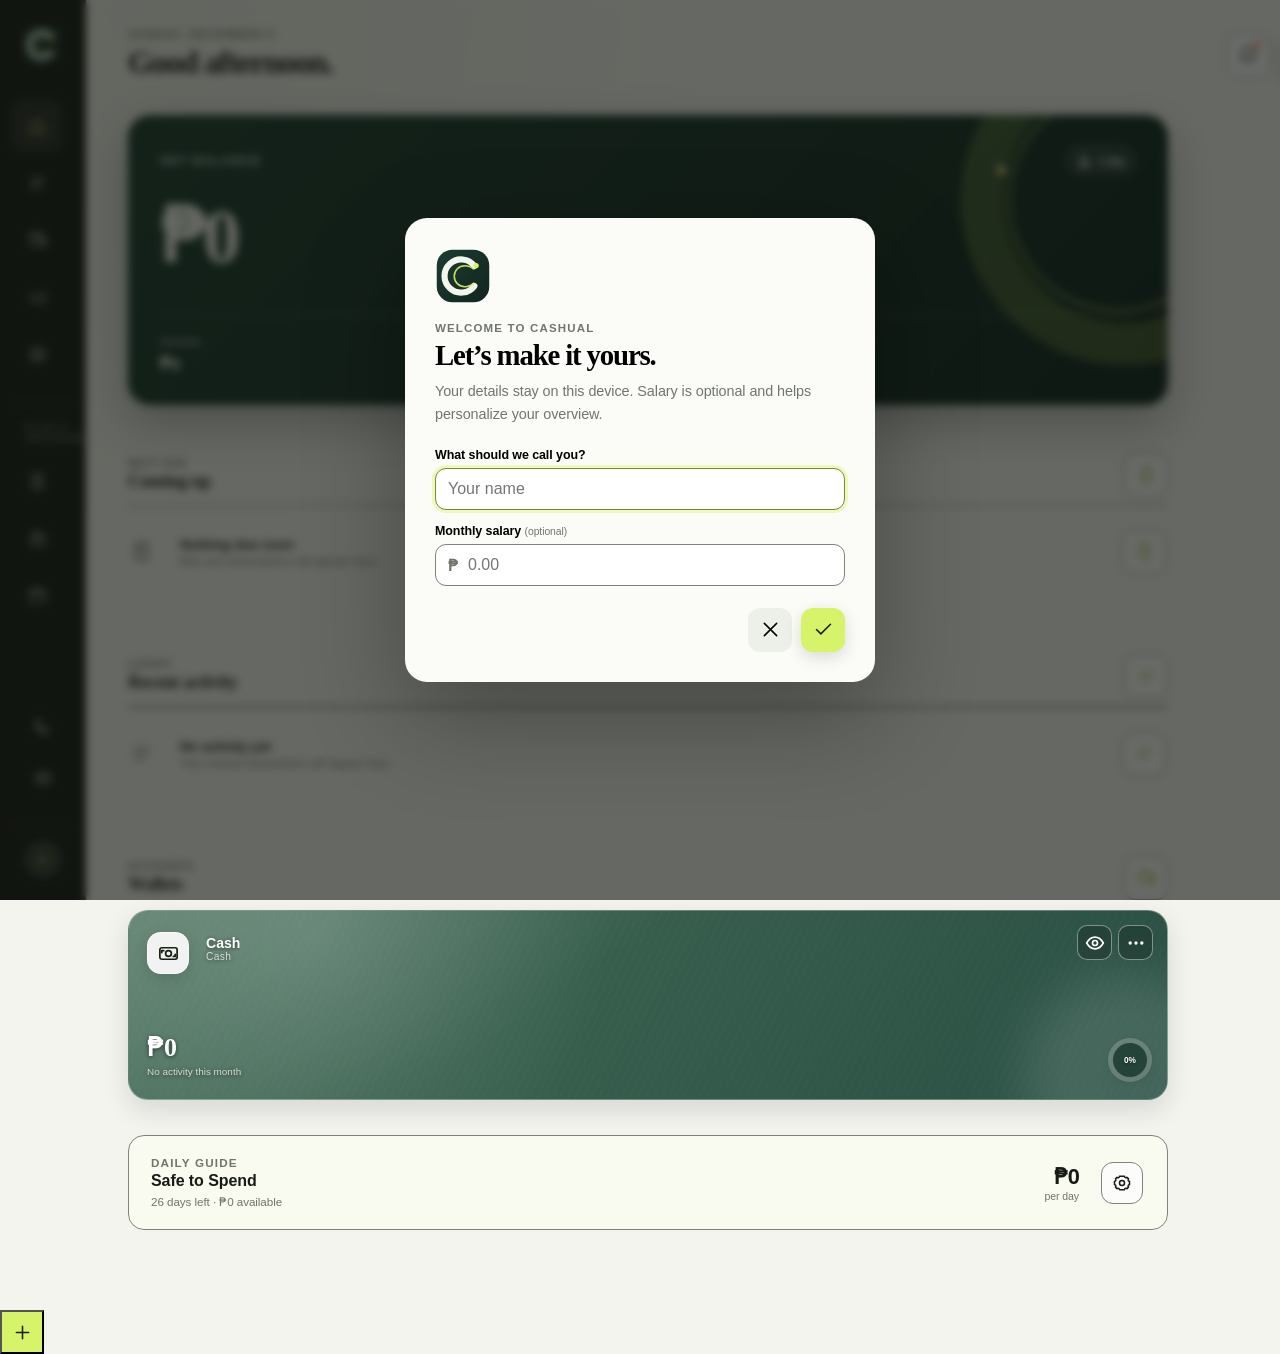
==== commit 808256ae: "Add files via upload" ====
--- a/index.html
+++ b/index.html
@@ -8,10 +8,10 @@
   <meta name="apple-mobile-web-app-status-bar-style" content="black-translucent" />
   <meta name="description" content="Cashual is a private, local-first money tracker for wallets, spending, bills, budgets, and goals." />
   <title>Cashual — Money, made casual</title>
-  <link rel="manifest" href="manifest.webmanifest?v=1.3.7" />
-  <link rel="icon" type="image/svg+xml" href="cashual-mark.svg?v=1.3.7" />
-  <link rel="apple-touch-icon" sizes="180x180" href="cashual-icon-180.png?v=1.3.7" />
-  <link rel="stylesheet" href="styles.css?v=1.3.7" />
+  <link rel="manifest" href="manifest.webmanifest?v=1.4.0" />
+  <link rel="icon" type="image/svg+xml" href="cashual-mark.svg?v=1.4.0" />
+  <link rel="apple-touch-icon" sizes="180x180" href="cashual-icon-180.png?v=1.4.0" />
+  <link rel="stylesheet" href="styles.css?v=1.4.0" />
 </head>
 <body>
   <div class="app-shell">
@@ -41,24 +41,25 @@
       <button data-kind="wallet"><span class="quick-icon purple"><svg viewBox="0 0 24 24"><path d="M3 6h15a3 3 0 0 1 3 3v9H3V6Z"/><path d="M3 6V4h14v2M16 11h5v4h-5a2 2 0 0 1 0-4Z"/></svg></span><strong>Wallet</strong><small>Add an account</small></button>
     </div>
   </dialog>
-  <dialog id="quickEntryDialog" class="quick-entry-dialog"><form id="quickEntryForm"><button class="close" type="button" data-quick-close aria-label="Close">×</button><p class="overline">Quick entry</p><h2>Add a transaction</h2><div class="quick-type" role="group" aria-label="Transaction type"><button type="button" data-quick-type="expense" class="active">Expense</button><button type="button" data-quick-type="income">Income</button></div><label class="field"><span>Amount</span><input name="amount" type="number" inputmode="decimal" min="0.01" step="0.01" required placeholder="0.00"></label><div class="quick-category-label">Category</div><div id="quickCategories" class="quick-categories" role="group" aria-label="Category"></div><label class="field"><span>Wallet</span><select name="walletId" id="quickWallet"></select></label><label class="field"><span>Details <small>(optional)</small></span><input name="title" placeholder="What was it for?"></label><button class="primary-btn quick-save" type="submit">Save expense</button></form></dialog>
+  <dialog id="quickEntryDialog" class="quick-entry-dialog"><form id="quickEntryForm"><button class="close" type="button" data-quick-close aria-label="Close">×</button><p class="overline">Quick entry</p><h2>Add a transaction</h2><div class="quick-type" role="group" aria-label="Transaction type"><button type="button" data-quick-type="expense" class="active">Expense</button><button type="button" data-quick-type="income">Income</button></div><label class="field"><span>Amount</span><input name="amount" type="number" inputmode="decimal" min="0.01" step="0.01" required placeholder="0.00"></label><div class="quick-category-label">Category</div><div id="quickCategories" class="quick-categories" role="group" aria-label="Category"></div><label class="field"><span>Wallet</span><select name="walletId" id="quickWallet"></select></label><label class="field"><span>Date</span><input name="date" type="text" inputmode="numeric" required placeholder="Today, YYYY-MM-DD, or MM/DD/YYYY" autocomplete="off"></label><label class="field"><span>Details <small>(optional)</small></span><input name="title" placeholder="What was it for?"></label><button class="primary-btn quick-save" type="submit">Save expense</button></form></dialog>
 
   <dialog id="formDialog" class="form-dialog"><form id="entryForm"><button class="close" type="button" data-close aria-label="Close">×</button><p class="overline" id="formOverline">New expense</p><h2 id="formTitle">Where did it go?</h2><div id="formFields"></div><div class="form-actions"><button type="button" class="ghost-btn" data-close>Cancel</button><button type="submit" class="primary-btn" id="saveBtn">Save expense</button></div></form></dialog>
   <dialog id="profileDialog" class="profile-dialog"><form id="profileForm"><div class="welcome-mark"><img src="cashual-mark.svg" alt="Cashual logo"></div><p class="overline" id="profileOverline">Welcome to Cashual</p><h2 id="profileTitle">Let’s make it yours.</h2><p class="dialog-copy">Your details stay on this device. Salary is optional and helps personalize your overview.</p><div class="form-grid"><div class="field full"><label for="userName">What should we call you?</label><input id="userName" name="userName" required autocomplete="name" placeholder="Your name"></div><div class="field full"><label for="monthlySalary">Monthly salary <small>(optional)</small></label><div class="money-input"><span>₱</span><input id="monthlySalary" name="monthlySalary" type="number" min="0" step=".01" placeholder="0.00"></div></div></div><div class="form-actions"><button type="button" class="ghost-btn" id="cancelProfile">Cancel</button><button type="submit" class="primary-btn">Save profile</button></div></form></dialog>
   <div id="toast" role="status"></div>
-  <script src="app.js?v=1.3.7"></script>
-  <script src="enhancements.js?v=1.3.7"></script>
-  <script src="features.js?v=1.3.7"></script>
-  <script src="ui-polish.js?v=1.3.7"></script>
-  <script src="navigation-data.js?v=1.3.7"></script>
-  <script src="finish-polish.js?v=1.3.7"></script>
-  <script src="expenses-polish.js?v=1.3.7"></script>
-  <script src="interaction-polish.js?v=1.3.7"></script>
-  <script src="allocator.js?v=1.3.7"></script>
-  <script src="transaction-updates.js?v=1.3.7"></script>
-  <script src="theme-custom.js?v=1.3.7"></script>
-  <script src="category-maker.js?v=1.3.7"></script>
-  <script src="settings-editor.js?v=1.3.7"></script>
-  <script src="wallet-polish.js?v=1.3.7"></script>
+  <script src="app.js?v=1.4.0"></script>
+  <script src="enhancements.js?v=1.4.0"></script>
+  <script src="features.js?v=1.4.0"></script>
+  <script src="ui-polish.js?v=1.4.0"></script>
+  <script src="navigation-data.js?v=1.4.0"></script>
+  <script src="finish-polish.js?v=1.4.0"></script>
+  <script src="expenses-polish.js?v=1.4.0"></script>
+  <script src="interaction-polish.js?v=1.4.0"></script>
+  <script src="allocator.js?v=1.4.0"></script>
+  <script src="transaction-updates.js?v=1.4.0"></script>
+  <script src="theme-custom.js?v=1.4.0"></script>
+  <script src="category-maker.js?v=1.4.0"></script>
+  <script src="settings-editor.js?v=1.4.0"></script>
+  <script src="wallet-polish.js?v=1.4.0"></script>
+  <script src="interface-refresh.js?v=1.4.0"></script>
 </body>
 </html>
--- a/styles.css
+++ b/styles.css
@@ -1,5 +1,4 @@
-@import url('https://fonts.googleapis.com/css2?family=DM+Sans:wght@400;500;600;700&family=Manrope:wght@500;600;700;800&display=swap');
-:root{--ink:#171b16;--paper:#f4f4ef;--card:#fff;--muted:#70756d;--line:#dedfd8;--lime:#d7f36a;--lime2:#aaca32;--coral:#ff806b;--blue:#7fa9f6;--yellow:#f4cf63;--purple:#a78bfa;--shadow:0 16px 50px rgba(28,34,25,.08);font-family:"DM Sans",sans-serif;color:var(--ink);background:var(--paper);font-size:16px}
+:root{--ink:#171b16;--paper:#f4f4ef;--card:#fff;--muted:#70756d;--line:#dedfd8;--lime:#d7f36a;--lime2:#aaca32;--coral:#ff806b;--blue:#7fa9f6;--yellow:#f4cf63;--purple:#a78bfa;--shadow:0 16px 50px rgba(28,34,25,.08);font-family:-apple-system,BlinkMacSystemFont,"Segoe UI",Roboto,Arial,sans-serif;color:var(--ink);background:var(--paper);font-size:16px}
 *{box-sizing:border-box}html{touch-action:manipulation}body{margin:0;min-width:320px}button,input,select,textarea{font:inherit;color:inherit}button{cursor:pointer}.app-shell{min-height:100vh}.rail{position:fixed;inset:0 auto 0 0;width:238px;background:var(--ink);color:#f7f8f3;padding:30px 18px 22px;display:flex;flex-direction:column;z-index:5}.brand{display:flex;align-items:center;gap:11px;color:#fff;text-decoration:none;font:800 1.45rem Manrope;margin:0 12px 38px}.brand-mark{display:grid;place-items:center;width:32px;height:32px;border-radius:10px;background:var(--lime);color:var(--ink);font-size:1.05rem;transform:rotate(-5deg)}.rail nav{display:grid;gap:6px}.nav-item{width:100%;border:0;background:transparent;color:#aeb4aa;text-align:left;padding:12px 14px;border-radius:11px;display:flex;align-items:center;gap:12px;font-weight:600}.nav-item span{font-size:1.15rem;width:22px;text-align:center}.nav-item:hover,.nav-item.active{background:#2a3027;color:#fff}.nav-item.active:after{content:"";margin-left:auto;width:6px;height:6px;border-radius:50%;background:var(--lime)}.rail-foot{margin-top:auto}.privacy{border:0;background:transparent;color:#aeb4aa;padding:12px;width:100%;text-align:left}.profile{border-top:1px solid #343a31;margin-top:12px;padding:20px 8px 0;display:flex;align-items:center;gap:10px}.profile>span{display:grid;place-items:center;width:38px;height:38px;background:#343b31;border-radius:50%;font-size:.8rem;color:var(--lime)}.profile div{display:grid}.profile small{color:#8f978b;font-size:.75rem;margin-top:2px}main{margin-left:238px;padding:34px 42px 80px;max-width:1530px}.topbar{display:flex;align-items:center;justify-content:space-between;margin-bottom:30px}.topbar p{color:var(--muted);font-size:.82rem;font-weight:600;margin:0 0 4px;text-transform:uppercase;letter-spacing:.08em}.topbar h1{font:700 clamp(1.55rem,3vw,2.2rem) Manrope;margin:0;letter-spacing:-.045em}.top-actions{display:flex;align-items:center;gap:10px}.icon-btn{width:43px;height:43px;border:1px solid var(--line);background:#fff;border-radius:12px;font-size:1.2rem;position:relative}.icon-btn i{position:absolute;width:7px;height:7px;border-radius:50%;background:var(--coral);right:8px;top:8px}.primary-btn,.ghost-btn{border:0;border-radius:12px;padding:12px 17px;font-weight:700}.primary-btn{background:var(--ink);color:#fff;box-shadow:0 5px 16px rgba(23,27,22,.15)}.primary-btn span{color:var(--lime);font-size:1.15rem}.ghost-btn{background:#edf0e9}.grid{display:grid;gap:18px}.dashboard-grid{grid-template-columns:minmax(0,1.55fr) minmax(280px,.9fr)}.balance-card{background:var(--ink);color:#fff;border-radius:22px;padding:27px;position:relative;overflow:hidden;min-height:243px}.balance-card:after{content:"";position:absolute;width:240px;height:240px;border:40px solid rgba(215,243,106,.08);border-radius:50%;right:-100px;top:-100px}.card-label{color:#aeb4aa;font-size:.82rem;font-weight:600;letter-spacing:.05em;text-transform:uppercase}.balance{font:700 clamp(2.4rem,5vw,4.2rem) Manrope;letter-spacing:-.065em;margin:9px 0 27px}.balance-row{display:grid;grid-template-columns:repeat(3,1fr);gap:8px;border-top:1px solid #343a31;padding-top:18px}.metric span{display:block;color:#92998f;font-size:.78rem}.metric strong{display:block;font:650 1.05rem Manrope;margin-top:5px}.positive{color:#bbdf45!important}.negative{color:#ff9786!important}.card{background:var(--card);border:1px solid var(--line);border-radius:18px;padding:21px;box-shadow:0 2px 0 rgba(23,27,22,.015)}.card-head{display:flex;align-items:center;justify-content:space-between;margin-bottom:18px}.card-head h2,.section-title{font:700 1.05rem Manrope;margin:0;letter-spacing:-.02em}.text-btn{border:0;background:transparent;color:#596052;font-weight:700;font-size:.82rem}.upcoming-card .event{display:flex;gap:12px;align-items:center;padding:10px 0}.event+.event{border-top:1px solid #ecece7}.date-box{width:42px;height:45px;border-radius:10px;background:#f0f1ec;display:grid;place-items:center;line-height:1}.date-box b{font:700 1rem Manrope}.date-box small{font-size:.62rem;color:var(--muted);text-transform:uppercase}.event-info{display:grid;flex:1}.event-info strong{font-size:.88rem}.event-info small{color:var(--muted);font-size:.75rem;margin-top:3px}.event-amount{font-weight:700;font-size:.88rem}.lower-grid{grid-template-columns:1.2fr .8fr;margin-top:18px}.transactions .tx{display:grid;grid-template-columns:42px 1fr auto;gap:12px;align-items:center;padding:13px 0}.tx+.tx{border-top:1px solid #ecece7}.tx-icon{width:40px;height:40px;border-radius:12px;display:grid;place-items:center;background:#f0f1ec}.tx-main{display:grid}.tx-main strong{font-size:.9rem}.tx-main small{color:var(--muted);font-size:.75rem;margin-top:3px}.tx-amount{text-align:right;font-weight:700}.tx-amount small{display:block;color:var(--muted);font-weight:500;font-size:.7rem;margin-top:3px}.chart-wrap{height:170px;display:flex;align-items:flex-end;gap:14px;padding:15px 3px 0}.bar-col{height:100%;flex:1;display:flex;flex-direction:column;justify-content:flex-end;align-items:center;gap:7px;color:var(--muted);font-size:.68rem}.bar{width:100%;max-width:30px;background:#dde0d8;border-radius:7px 7px 3px 3px;position:relative;min-height:10px}.bar.current{background:var(--lime)}.bar.current:before{content:attr(data-value);position:absolute;top:-23px;left:50%;transform:translateX(-50%);color:var(--ink);font-weight:700}.insight{margin-top:13px;background:#eef6d1;border-radius:12px;padding:11px 13px;font-size:.8rem;line-height:1.4}.wallet-strip{grid-template-columns:repeat(3,1fr);margin-top:18px}.wallet{min-height:155px;position:relative;overflow:hidden}.wallet .wallet-icon{width:36px;height:36px;border-radius:10px;display:grid;place-items:center;background:rgba(255,255,255,.65)}.wallet-name{margin-top:20px;color:#474c44;font-size:.8rem}.wallet-amount{font:700 1.45rem Manrope;margin-top:3px}.wallet small{color:#686e65}.wallet.lime{background:#e2f58f}.wallet.blue{background:#cce0ff}.wallet.peach{background:#ffd8c4}.page-section{margin-bottom:22px}.page-head{display:flex;justify-content:space-between;align-items:end;margin-bottom:18px}.page-head h2{font:700 1.6rem Manrope;margin:0}.page-head p{color:var(--muted);margin:5px 0 0}.filter-row{display:flex;gap:9px;flex-wrap:wrap;margin-bottom:16px}.search{flex:1;min-width:220px;border:1px solid var(--line);background:#fff;border-radius:12px;padding:12px 14px}.chip{border:1px solid var(--line);background:#fff;border-radius:999px;padding:9px 13px;font-size:.82rem;font-weight:600}.chip.active{background:var(--ink);color:#fff}.budget{margin:15px 0}.budget-line{display:flex;justify-content:space-between;font-size:.85rem;margin-bottom:7px}.progress{height:8px;background:#e9ebe5;border-radius:99px;overflow:hidden}.progress span{display:block;height:100%;border-radius:inherit;background:var(--lime2)}.progress.warn span{background:var(--coral)}.goals-grid{grid-template-columns:repeat(2,1fr)}.goal .goal-emoji{font-size:1.6rem}.goal h3{font:700 1rem Manrope;margin:10px 0 4px}.goal p{color:var(--muted);font-size:.8rem}.calendar{display:grid;grid-template-columns:repeat(7,1fr);gap:7px}.day{min-height:84px;background:#fff;border:1px solid var(--line);border-radius:12px;padding:9px;text-align:left}.day.muted{opacity:.38}.day strong{font-size:.8rem}.day span{display:block;margin-top:22px;font-size:.72rem;font-weight:700}.day.heat1{background:#f1f8d9}.day.heat2{background:#e1f49a}.day.heat3{background:#c9ea58}.settings-list{display:grid;grid-template-columns:repeat(2,1fr);gap:12px}.setting{display:flex;gap:14px;align-items:center}.setting-icon{width:42px;height:42px;border-radius:12px;background:#eff0eb;display:grid;place-items:center}.setting div{display:grid}.setting small{color:var(--muted);margin-top:3px}.empty{padding:40px;text-align:center;color:var(--muted)}dialog{border:0;padding:0;border-radius:22px;box-shadow:0 35px 100px rgba(0,0,0,.3);width:min(560px,calc(100% - 28px));background:#fbfcf8}dialog::backdrop{background:rgba(15,18,14,.62);backdrop-filter:blur(4px)}.quick-dialog,.form-dialog{padding:28px}.close{position:absolute;right:20px;top:18px;border:0;background:#e9ebe5;width:34px;height:34px;border-radius:50%;font-size:1.3rem}.overline{text-transform:uppercase;letter-spacing:.1em;color:var(--muted);font-size:.72rem;font-weight:700;margin:0 0 5px}.quick-dialog h2,.form-dialog h2{font:700 1.55rem Manrope;margin:0 0 22px}.quick-grid{display:grid;grid-template-columns:1fr 1fr;gap:10px}.quick-grid button{border:1px solid var(--line);background:#fff;border-radius:14px;padding:14px;text-align:left;display:grid;grid-template-columns:40px 1fr;column-gap:11px;align-items:center}.quick-grid button:hover{border-color:#9ba190}.quick-icon{grid-row:1/3;width:40px;height:40px;border-radius:11px;display:grid;place-items:center;font-weight:700}.coral{background:#ffe0da}.lime{background:#e9f8ad}.blue{background:#dae7ff}.yellow{background:#fff0bd}.purple{background:#e7defe}.quick-grid small{color:var(--muted);font-size:.72rem;margin-top:2px}.form-grid{display:grid;grid-template-columns:1fr 1fr;gap:14px}.field{display:grid;gap:6px}.field.full{grid-column:1/-1}.field label{font-size:.78rem;font-weight:700}.field input,.field select,.field textarea{width:100%;border:1px solid var(--line);border-radius:11px;padding:11px 12px;background:#fff;outline:none}.field input:focus,.field select:focus,.field textarea:focus{border-color:#7d862e;box-shadow:0 0 0 3px rgba(215,243,106,.4)}.field textarea{resize:vertical;min-height:72px}.form-actions{display:flex;justify-content:flex-end;gap:9px;margin-top:22px}#toast{position:fixed;left:50%;bottom:28px;transform:translate(-50%,90px);background:var(--ink);color:#fff;padding:11px 18px;border-radius:999px;z-index:30;font-size:.85rem;opacity:0;transition:.25s}#toast.show{opacity:1;transform:translate(-50%,0)}.mobile-nav,.fab{display:none}.hidden-balance .money{filter:blur(7px);user-select:none}
 @media(max-width:1050px){.dashboard-grid{grid-template-columns:1fr}.upcoming-card{order:2}.lower-grid{grid-template-columns:1fr}.wallet-strip{grid-template-columns:repeat(2,1fr)}}
 @media(max-width:760px){.rail{display:none}main{margin:0;padding:23px 16px 100px}.topbar{align-items:flex-start;margin-bottom:22px}.top-actions .primary-btn{display:none}.dashboard-grid{display:block}.balance-card{min-height:220px;margin-bottom:14px;padding:22px}.balance{font-size:2.55rem}.upcoming-card{margin-bottom:14px}.lower-grid{display:block}.lower-grid>.card{margin-bottom:14px}.wallet-strip{grid-template-columns:1fr 1fr}.wallet{min-height:140px}.mobile-nav{position:fixed;display:flex;inset:auto 0 0;background:rgba(255,255,255,.96);border-top:1px solid var(--line);z-index:8;padding:7px 5px calc(7px + env(safe-area-inset-bottom));justify-content:space-around;backdrop-filter:blur(12px)}.mobile-nav .nav-item{width:auto;display:grid;gap:1px;place-items:center;padding:4px 8px;color:#797e75;font-size:.62rem}.mobile-nav .nav-item span{font-size:1.05rem}.mobile-nav .nav-item.active{background:transparent;color:var(--ink)}.mobile-nav .nav-item.active:after{display:none}.fab{display:grid;place-items:center;position:fixed;right:18px;bottom:83px;width:54px;height:54px;border:0;border-radius:17px;background:var(--ink);color:var(--lime);z-index:7;font-size:1.6rem;box-shadow:0 10px 28px rgba(0,0,0,.24)}.goals-grid,.settings-list{grid-template-columns:1fr}.calendar{gap:4px}.day{min-height:67px;padding:6px}.day span{margin-top:13px;font-size:.58rem}.form-grid{grid-template-columns:1fr}.field.full{grid-column:auto}}
@@ -58,10 +57,9 @@
 .manage-wallets.line-view .wallet-name{grid-column:2;grid-row:1;margin:0;overflow:hidden;text-overflow:ellipsis;white-space:nowrap;font-size:.9rem}
 .manage-wallets.line-view .wallet-amount{grid-column:3;grid-row:1/3;margin:0;font-size:1.08rem;white-space:nowrap}
 .manage-wallets.line-view small{grid-column:2;grid-row:2;margin:0;font-size:.72rem}
-.interest-panel{display:flex;justify-content:space-between;align-items:center;gap:16px}
-.interest-panel h2{font:700 1rem Manrope;margin:0 0 5px}.interest-panel p,.form-hint{color:var(--muted);font-size:.82rem;margin:0;line-height:1.45}
+.form-hint{color:var(--muted);font-size:.82rem;margin:0;line-height:1.45}
 .loan-totals{grid-template-columns:repeat(2,minmax(0,1fr))}
-@media(max-width:760px){.top-actions .header-add{display:inline-grid}.action-pair{width:auto;display:flex;grid-template-columns:none}.page-head{align-items:center}.interest-panel{align-items:flex-start;flex-wrap:wrap}}
+@media(max-width:760px){.top-actions .header-add{display:inline-grid}.action-pair{width:auto;display:flex;grid-template-columns:none}.page-head{align-items:center}}
 @media(max-width:430px){.manage-wallets.line-view .wallet-link{grid-template-columns:38px minmax(0,1fr) auto;padding:11px}.manage-wallets.line-view .wallet-amount{font-size:.95rem}.manage-wallets.line-view small{display:block}.loan-totals{gap:10px}}
 @media(max-width:760px){.mobile-nav{justify-content:space-between;gap:0;overflow-x:auto;scrollbar-width:none}.mobile-nav::-webkit-scrollbar{display:none}.mobile-nav [data-route="loans"]{display:grid}.mobile-nav .nav-item{flex:1 0 auto;min-width:52px;padding:5px 3px;font-size:clamp(.55rem,2.3vw,.68rem);white-space:nowrap}.mobile-nav .nav-item .ui-icon{width:19px;height:19px}}
 @media(max-width:360px){.mobile-nav .nav-item{min-width:50px}.mobile-nav{padding-left:2px;padding-right:2px}}
@@ -326,3 +324,21 @@
 .bill-logo{overflow:hidden;padding:0!important}.bill-logo img{display:block;width:100%;height:100%;object-fit:cover;border-radius:inherit}.bill-image-preview{display:flex;align-items:center;gap:10px;color:var(--muted);font-size:.72rem}.bill-image-preview img{width:48px;height:48px;object-fit:cover;border:1px solid var(--line);border-radius:12px}
 .home-order-editor{margin-top:18px;padding-top:15px;border-top:1px solid var(--line)}.home-order-editor>div:first-child{display:grid;gap:3px}.home-order-editor small{color:var(--muted);font-size:.7rem}.home-order-list{display:grid;gap:6px;margin-top:10px}.home-order-list>div{display:flex;align-items:center;justify-content:space-between;gap:12px;padding:8px 9px;border:1px solid var(--line);border-radius:10px;background:var(--paper);font-size:.76rem;font-weight:700}.home-order-list>div>div{display:flex;gap:5px}.home-order-list button{width:31px;height:31px;padding:0;display:grid;place-items:center;border:1px solid var(--line);border-radius:8px;background:var(--card);color:var(--ink)}.home-order-list button:disabled{opacity:.3}.home-order-list .ui-icon{width:15px;height:15px}
 .home-bill-logo{width:40px;height:40px;display:grid!important;place-items:center;overflow:hidden;border:1px solid var(--line);border-radius:11px;background:var(--paper);color:var(--ink);justify-self:start!important}.home-bill-logo img{display:block;width:100%;height:100%;object-fit:cover}.home-bill-logo .ui-icon{width:20px;height:20px}.home-section .home-bill-row:has(.home-bill-logo),.home-section .upcoming-row:has(.home-bill-logo){grid-template-columns:40px minmax(0,1fr) auto}.home-section .home-bill-row:has(.home-bill-logo)>.home-bill-logo,.home-section .upcoming-row:has(.home-bill-logo)>.home-bill-logo{grid-row:1/3;grid-column:1}.home-section .home-bill-row:has(.home-bill-logo)>strong,.home-section .upcoming-row:has(.home-bill-logo)>strong{grid-column:2}.home-section .home-bill-row:has(.home-bill-logo)>span:not(.home-bill-logo),.home-section .upcoming-row:has(.home-bill-logo)>span:not(.home-bill-logo){grid-column:3}.home-section .upcoming-row:has(.home-bill-logo)>.due-badge{grid-column:2/4}
+
+/* Interface 1.4 — restrained surfaces, strong hierarchy, and normalized controls. */
+:root{--radius-control:12px;--radius-panel:16px;--radius-feature:22px;--surface-shadow:0 8px 28px rgba(21,28,24,.055);--section-gap:30px}
+body{letter-spacing:-.005em}.interface-refreshed main{width:min(100%,1320px)}.interface-refreshed #view{max-width:1040px}.interface-refreshed .card{border-color:color-mix(in srgb,var(--line) 55%,transparent);border-radius:var(--radius-panel);box-shadow:var(--surface-shadow)}
+.interface-refreshed .primary-btn,.interface-refreshed .ghost-btn,.interface-refreshed .text-btn,.interface-refreshed button{transition:transform .14s ease,background-color .14s ease,border-color .14s ease,box-shadow .14s ease}.interface-refreshed button:active{transform:scale(.975)}
+.interface-refreshed .icon-action,.interface-refreshed .icon-btn,.interface-refreshed .safe-settings,.interface-refreshed .tx-edit,.interface-refreshed .modal-close,.interface-refreshed .detail-close{display:inline-flex!important;align-items:center!important;justify-content:center!important;line-height:0!important}.interface-refreshed .icon-action>.ui-icon,.interface-refreshed .icon-btn>.ui-icon,.interface-refreshed .safe-settings>.ui-icon,.interface-refreshed .tx-edit>.ui-icon{display:block!important;position:static!important;margin:0!important;transform:none!important}.interface-refreshed .icon-btn,.interface-refreshed .icon-action{width:44px;height:44px;min-width:44px;padding:0;border-radius:var(--radius-control)}.interface-refreshed .ui-icon{stroke-width:1.8}
+.interface-refreshed .topbar{margin-bottom:34px}.interface-refreshed .topbar h1{font-size:clamp(1.55rem,2.7vw,2rem);font-weight:760;letter-spacing:-.04em}.interface-refreshed .topbar p{font-size:.7rem;letter-spacing:.11em}
+[data-current-route="home"] #view{display:grid;gap:var(--section-gap)}.pro-summary{display:block!important}.pro-balance{width:100%;min-height:250px;padding:30px 32px;border:0!important;border-radius:var(--radius-feature)!important}.pro-balance-top{display:flex;align-items:center;justify-content:space-between;gap:16px}.home-streak-chip{display:inline-flex;align-items:center;gap:6px;padding:7px 10px;border:1px solid rgba(255,255,255,.2);border-radius:999px;background:rgba(255,255,255,.09);color:inherit;font-size:.67rem;font-weight:750;text-shadow:none}.home-streak-chip .ui-icon{width:15px;height:15px}.pro-balance .balance{margin:16px 0 34px;font-size:clamp(2.65rem,7vw,4.7rem)}.pro-balance .balance-row{padding-top:20px}.pro-balance .metric strong{font-size:1.08rem}
+.pro-safe{position:relative;display:grid;grid-template-columns:minmax(0,1fr) auto 44px;align-items:center;gap:22px;padding:20px 22px;border:1px solid var(--line);border-radius:var(--radius-panel);background:color-mix(in srgb,var(--lime) 7%,var(--card));box-shadow:none}.pro-safe h2{margin:1px 0 5px;font-size:1rem}.pro-safe p{margin:0;color:var(--muted);font-size:.73rem}.pro-safe-value{display:grid;text-align:right}.pro-safe-value strong{font-size:1.36rem;letter-spacing:-.035em}.pro-safe-value small{color:var(--muted);font-size:.66rem}.pro-safe .safe-settings{position:static;width:42px;height:42px;border:1px solid var(--line);border-radius:var(--radius-control);background:var(--card);color:var(--ink)}
+.pro-section{padding:0 0 5px!important;border:0!important;border-radius:0!important;background:transparent!important;box-shadow:none!important}.pro-section+.pro-section{padding-top:4px!important}.pro-section .card-head{margin-bottom:8px}.pro-section .card-head>div{display:grid;gap:2px}.section-kicker{margin:0;color:var(--muted);font-size:.63rem;font-weight:750;letter-spacing:.1em;text-transform:uppercase}.pro-section .card-head h2{font-size:1.13rem}.pro-section .text-btn{padding:8px 0;color:var(--lime2);font-size:.72rem}
+.pro-activity .transactions{border-top:1px solid var(--line)}.pro-activity .swipe-shell{border-bottom:1px solid var(--line);border-radius:0!important}.pro-activity .swipe-surface,.pro-activity .tx{background:transparent!important}.pro-activity .transaction-row{padding:14px 2px}.pro-activity .tx-edit{width:36px!important;height:36px!important;min-width:36px;border:0!important;background:var(--paper)!important}.pro-activity .tx-icon{width:40px;height:40px;border-radius:12px}
+.pro-upcoming-row{width:100%;display:grid!important;grid-template-columns:44px minmax(0,1fr) auto!important;align-items:center;gap:12px;padding:13px 2px!important;border:0;border-bottom:1px solid var(--line);border-radius:0!important;background:transparent!important;color:var(--ink);text-align:left;text-decoration:none}.pro-upcoming-row .home-bill-logo{grid-column:1!important;grid-row:1!important;width:42px;height:42px}.pro-row-copy,.pro-row-value{display:grid;gap:3px;min-width:0}.pro-row-copy{grid-column:2!important}.pro-row-copy strong{overflow:hidden;text-overflow:ellipsis;white-space:nowrap;font-size:.86rem}.pro-row-copy small,.pro-row-value small{color:var(--muted);font-size:.68rem}.pro-row-value{grid-column:3!important;text-align:right}.pro-row-value strong{font-size:.84rem}.pro-row-value .due-badge{padding:0!important;background:transparent!important}
+.pro-wallets .wallet-strip{margin-top:10px}.pro-empty{min-height:92px;display:grid;grid-template-columns:38px minmax(0,1fr) auto;align-items:center;gap:12px;padding:15px 2px;border-top:1px solid var(--line)}.pro-empty>.ui-icon{width:23px;height:23px;color:var(--muted)}.pro-empty>div{display:grid;gap:3px}.pro-empty strong{font-size:.85rem}.pro-empty small{color:var(--muted);font-size:.72rem}.pro-empty .text-btn{white-space:nowrap}
+.rail nav{display:flex;flex-direction:column;gap:22px}.rail-primary,.rail-secondary{display:grid;gap:5px}.rail-secondary{padding-top:18px;border-top:1px solid rgba(255,255,255,.1)}.rail-secondary>small{padding:0 14px 7px;color:#788078;font-size:.61rem;font-weight:750;letter-spacing:.1em;text-transform:uppercase}.rail .nav-item{min-height:44px;padding:10px 13px;border-radius:var(--radius-control);font-size:.81rem}.rail .nav-item span{display:grid;place-items:center}.rail .nav-item .ui-icon{width:19px;height:19px}.rail .nav-item.active{background:rgba(255,255,255,.08)}.rail .nav-item.active:after{width:5px;height:5px}
+.mobile-nav-drawer{grid-template-columns:repeat(3,minmax(0,1fr))!important}.mobile-nav-drawer-title{text-align:left}.mobile-nav-choice .ui-icon{display:block;margin:auto}.mobile-nav-add{display:grid!important;place-items:center!important}.mobile-nav-add .ui-icon{position:static!important;margin:0!important;transform:none!important}
+[data-theme="dark"] .pro-safe{background:color-mix(in srgb,var(--lime) 5%,var(--card))}.interface-refreshed[data-theme="dark"] .pro-activity .tx-edit{background:var(--card)!important}.interface-refreshed[data-theme="dark"] .pro-upcoming-row{color:var(--ink)}
+@media(max-width:760px){:root{--section-gap:25px}.interface-refreshed main{padding-left:18px;padding-right:18px}.interface-refreshed .topbar{margin-bottom:28px}.pro-balance{min-height:226px;padding:24px 22px}.pro-balance .balance{margin:16px 0 30px;font-size:clamp(2.45rem,12vw,3.45rem)}.pro-balance .metric span{font-size:.67rem}.pro-balance .metric strong{font-size:.88rem}.pro-safe{grid-template-columns:minmax(0,1fr) auto 40px;gap:10px;padding:17px 16px}.pro-safe-value strong{font-size:1.08rem}.pro-safe .safe-settings{width:40px;height:40px}.pro-section .card-head{padding:0 1px}.pro-activity .transaction-row{grid-template-columns:40px minmax(0,1fr) auto 36px!important;gap:10px!important}.pro-activity .tx-main small{max-width:38vw;overflow:hidden;text-overflow:ellipsis;white-space:nowrap}.pro-activity .tx-amount strong{font-size:.78rem}.pro-wallets .wallet-strip{margin-right:-18px;padding-right:30px}.mobile-nav{left:12px;right:12px;border-radius:22px}.mobile-nav-choice{font-size:.61rem}.mobile-nav-add{width:60px;height:60px;min-width:60px;transform:translateY(-23px);border-width:5px}.mobile-nav-add .ui-icon{width:27px;height:27px}}
+@media(max-width:390px){.pro-safe{grid-template-columns:minmax(0,1fr) 40px}.pro-safe-value{grid-column:1;text-align:left}.pro-safe .safe-settings{grid-column:2;grid-row:1/3}.pro-balance .balance-row{gap:5px}.pro-balance .metric strong{font-size:.79rem}.pro-upcoming-row{grid-template-columns:40px minmax(0,1fr) auto!important}.pro-row-value strong{font-size:.76rem}}
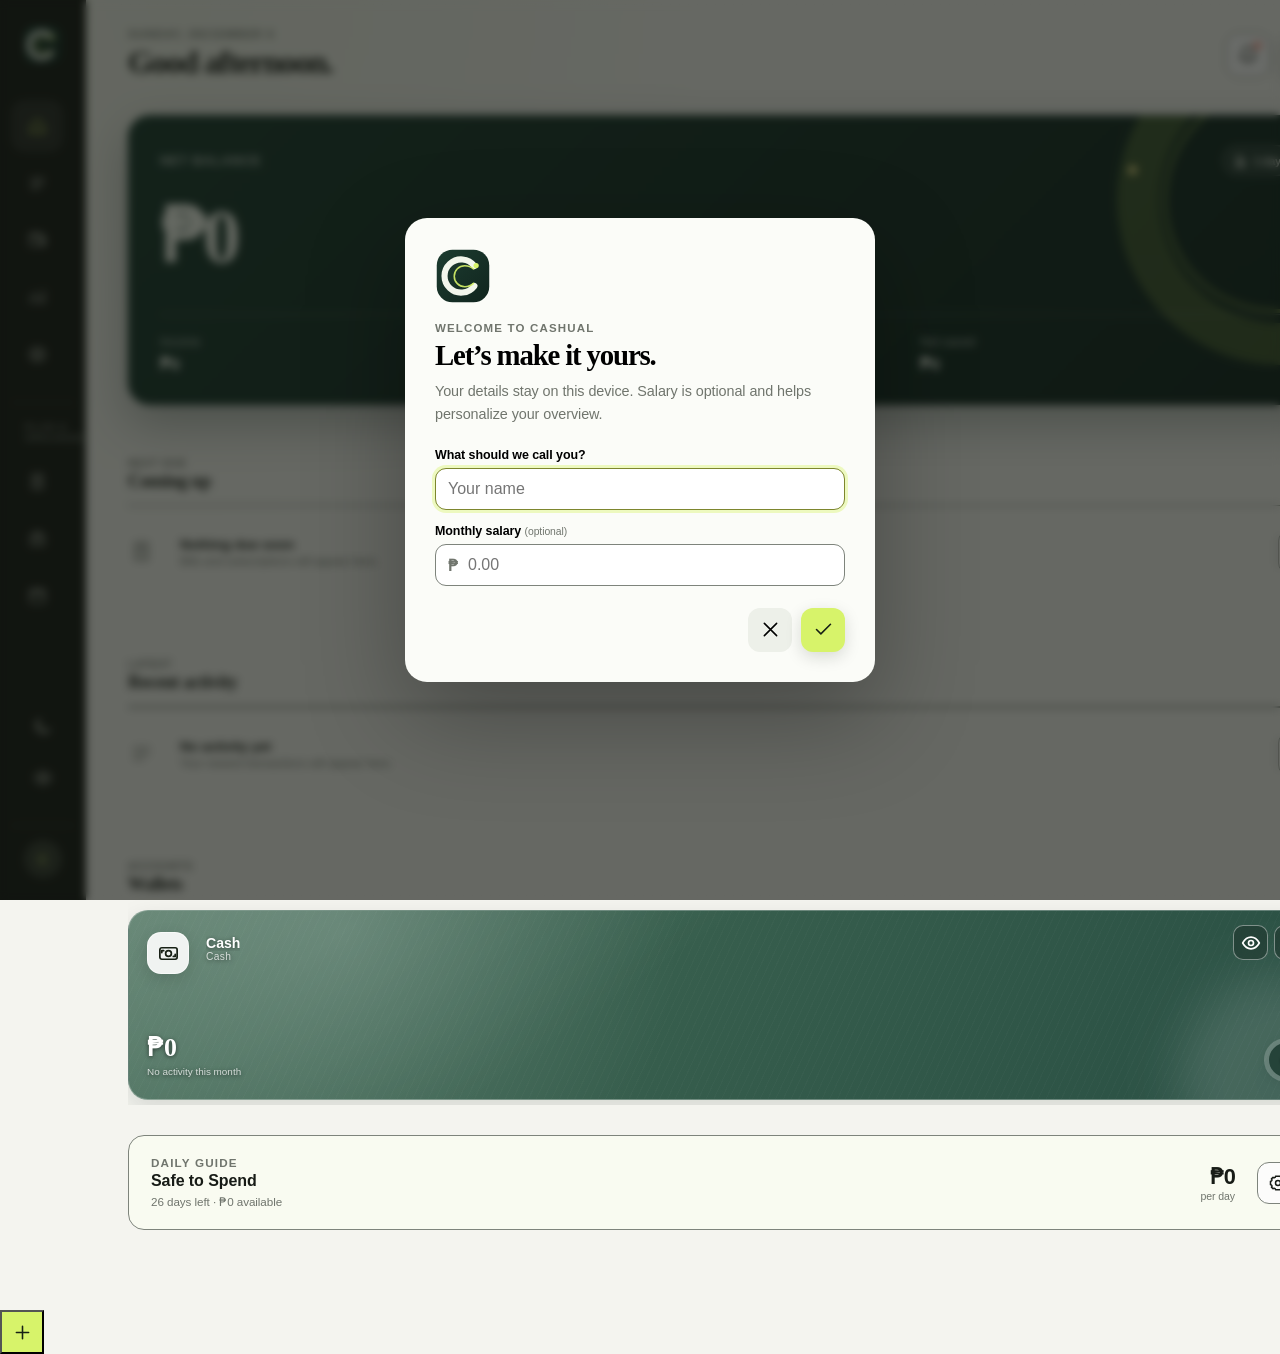
==== commit 6fb2acfb: "Add files via upload" ====
--- a/index.html
+++ b/index.html
@@ -2,16 +2,16 @@
 <html lang="en">
 <head>
   <meta charset="UTF-8" />
-  <meta name="viewport" content="width=device-width, initial-scale=1, viewport-fit=cover" />
+  <meta name="viewport" content="width=device-width, initial-scale=1, maximum-scale=1, user-scalable=no, viewport-fit=cover" />
   <meta name="theme-color" content="#171b16" />
   <meta name="apple-mobile-web-app-capable" content="yes" />
   <meta name="apple-mobile-web-app-status-bar-style" content="black-translucent" />
   <meta name="description" content="Cashual is a private, local-first money tracker for wallets, spending, bills, budgets, and goals." />
   <title>Cashual — Money, made casual</title>
-  <link rel="manifest" href="manifest.webmanifest?v=1.4.0" />
-  <link rel="icon" type="image/svg+xml" href="cashual-mark.svg?v=1.4.0" />
-  <link rel="apple-touch-icon" sizes="180x180" href="cashual-icon-180.png?v=1.4.0" />
-  <link rel="stylesheet" href="styles.css?v=1.4.0" />
+  <link rel="manifest" href="manifest.webmanifest?v=1.4.1" />
+  <link rel="icon" type="image/svg+xml" href="cashual-mark.svg?v=1.4.1" />
+  <link rel="apple-touch-icon" sizes="180x180" href="cashual-icon-180.png?v=1.4.1" />
+  <link rel="stylesheet" href="styles.css?v=1.4.1" />
 </head>
 <body>
   <div class="app-shell">
@@ -46,20 +46,20 @@
   <dialog id="formDialog" class="form-dialog"><form id="entryForm"><button class="close" type="button" data-close aria-label="Close">×</button><p class="overline" id="formOverline">New expense</p><h2 id="formTitle">Where did it go?</h2><div id="formFields"></div><div class="form-actions"><button type="button" class="ghost-btn" data-close>Cancel</button><button type="submit" class="primary-btn" id="saveBtn">Save expense</button></div></form></dialog>
   <dialog id="profileDialog" class="profile-dialog"><form id="profileForm"><div class="welcome-mark"><img src="cashual-mark.svg" alt="Cashual logo"></div><p class="overline" id="profileOverline">Welcome to Cashual</p><h2 id="profileTitle">Let’s make it yours.</h2><p class="dialog-copy">Your details stay on this device. Salary is optional and helps personalize your overview.</p><div class="form-grid"><div class="field full"><label for="userName">What should we call you?</label><input id="userName" name="userName" required autocomplete="name" placeholder="Your name"></div><div class="field full"><label for="monthlySalary">Monthly salary <small>(optional)</small></label><div class="money-input"><span>₱</span><input id="monthlySalary" name="monthlySalary" type="number" min="0" step=".01" placeholder="0.00"></div></div></div><div class="form-actions"><button type="button" class="ghost-btn" id="cancelProfile">Cancel</button><button type="submit" class="primary-btn">Save profile</button></div></form></dialog>
   <div id="toast" role="status"></div>
-  <script src="app.js?v=1.4.0"></script>
-  <script src="enhancements.js?v=1.4.0"></script>
-  <script src="features.js?v=1.4.0"></script>
-  <script src="ui-polish.js?v=1.4.0"></script>
-  <script src="navigation-data.js?v=1.4.0"></script>
-  <script src="finish-polish.js?v=1.4.0"></script>
-  <script src="expenses-polish.js?v=1.4.0"></script>
-  <script src="interaction-polish.js?v=1.4.0"></script>
-  <script src="allocator.js?v=1.4.0"></script>
-  <script src="transaction-updates.js?v=1.4.0"></script>
-  <script src="theme-custom.js?v=1.4.0"></script>
-  <script src="category-maker.js?v=1.4.0"></script>
-  <script src="settings-editor.js?v=1.4.0"></script>
-  <script src="wallet-polish.js?v=1.4.0"></script>
-  <script src="interface-refresh.js?v=1.4.0"></script>
+  <script src="app.js?v=1.4.1"></script>
+  <script src="enhancements.js?v=1.4.1"></script>
+  <script src="features.js?v=1.4.1"></script>
+  <script src="ui-polish.js?v=1.4.1"></script>
+  <script src="navigation-data.js?v=1.4.1"></script>
+  <script src="finish-polish.js?v=1.4.1"></script>
+  <script src="expenses-polish.js?v=1.4.1"></script>
+  <script src="interaction-polish.js?v=1.4.1"></script>
+  <script src="allocator.js?v=1.4.1"></script>
+  <script src="transaction-updates.js?v=1.4.1"></script>
+  <script src="theme-custom.js?v=1.4.1"></script>
+  <script src="category-maker.js?v=1.4.1"></script>
+  <script src="settings-editor.js?v=1.4.1"></script>
+  <script src="wallet-polish.js?v=1.4.1"></script>
+  <script src="interface-refresh.js?v=1.4.1"></script>
 </body>
 </html>
--- a/styles.css
+++ b/styles.css
@@ -334,7 +334,7 @@
 [data-current-route="home"] #view{display:grid;gap:var(--section-gap)}.pro-summary{display:block!important}.pro-balance{width:100%;min-height:250px;padding:30px 32px;border:0!important;border-radius:var(--radius-feature)!important}.pro-balance-top{display:flex;align-items:center;justify-content:space-between;gap:16px}.home-streak-chip{display:inline-flex;align-items:center;gap:6px;padding:7px 10px;border:1px solid rgba(255,255,255,.2);border-radius:999px;background:rgba(255,255,255,.09);color:inherit;font-size:.67rem;font-weight:750;text-shadow:none}.home-streak-chip .ui-icon{width:15px;height:15px}.pro-balance .balance{margin:16px 0 34px;font-size:clamp(2.65rem,7vw,4.7rem)}.pro-balance .balance-row{padding-top:20px}.pro-balance .metric strong{font-size:1.08rem}
 .pro-safe{position:relative;display:grid;grid-template-columns:minmax(0,1fr) auto 44px;align-items:center;gap:22px;padding:20px 22px;border:1px solid var(--line);border-radius:var(--radius-panel);background:color-mix(in srgb,var(--lime) 7%,var(--card));box-shadow:none}.pro-safe h2{margin:1px 0 5px;font-size:1rem}.pro-safe p{margin:0;color:var(--muted);font-size:.73rem}.pro-safe-value{display:grid;text-align:right}.pro-safe-value strong{font-size:1.36rem;letter-spacing:-.035em}.pro-safe-value small{color:var(--muted);font-size:.66rem}.pro-safe .safe-settings{position:static;width:42px;height:42px;border:1px solid var(--line);border-radius:var(--radius-control);background:var(--card);color:var(--ink)}
 .pro-section{padding:0 0 5px!important;border:0!important;border-radius:0!important;background:transparent!important;box-shadow:none!important}.pro-section+.pro-section{padding-top:4px!important}.pro-section .card-head{margin-bottom:8px}.pro-section .card-head>div{display:grid;gap:2px}.section-kicker{margin:0;color:var(--muted);font-size:.63rem;font-weight:750;letter-spacing:.1em;text-transform:uppercase}.pro-section .card-head h2{font-size:1.13rem}.pro-section .text-btn{padding:8px 0;color:var(--lime2);font-size:.72rem}
-.pro-activity .transactions{border-top:1px solid var(--line)}.pro-activity .swipe-shell{border-bottom:1px solid var(--line);border-radius:0!important}.pro-activity .swipe-surface,.pro-activity .tx{background:transparent!important}.pro-activity .transaction-row{padding:14px 2px}.pro-activity .tx-edit{width:36px!important;height:36px!important;min-width:36px;border:0!important;background:var(--paper)!important}.pro-activity .tx-icon{width:40px;height:40px;border-radius:12px}
+.pro-activity .transactions{border-top:1px solid var(--line)}.pro-activity .swipe-shell{border-bottom:1px solid var(--line);border-radius:0!important}.pro-activity .swipe-surface,.pro-activity .tx{background:var(--paper)!important}.pro-activity .transaction-row{padding:14px 2px}.pro-activity .tx-edit{width:36px!important;height:36px!important;min-width:36px;border:0!important;background:var(--card)!important}.pro-activity .tx-icon{width:40px;height:40px;border-radius:12px}
 .pro-upcoming-row{width:100%;display:grid!important;grid-template-columns:44px minmax(0,1fr) auto!important;align-items:center;gap:12px;padding:13px 2px!important;border:0;border-bottom:1px solid var(--line);border-radius:0!important;background:transparent!important;color:var(--ink);text-align:left;text-decoration:none}.pro-upcoming-row .home-bill-logo{grid-column:1!important;grid-row:1!important;width:42px;height:42px}.pro-row-copy,.pro-row-value{display:grid;gap:3px;min-width:0}.pro-row-copy{grid-column:2!important}.pro-row-copy strong{overflow:hidden;text-overflow:ellipsis;white-space:nowrap;font-size:.86rem}.pro-row-copy small,.pro-row-value small{color:var(--muted);font-size:.68rem}.pro-row-value{grid-column:3!important;text-align:right}.pro-row-value strong{font-size:.84rem}.pro-row-value .due-badge{padding:0!important;background:transparent!important}
 .pro-wallets .wallet-strip{margin-top:10px}.pro-empty{min-height:92px;display:grid;grid-template-columns:38px minmax(0,1fr) auto;align-items:center;gap:12px;padding:15px 2px;border-top:1px solid var(--line)}.pro-empty>.ui-icon{width:23px;height:23px;color:var(--muted)}.pro-empty>div{display:grid;gap:3px}.pro-empty strong{font-size:.85rem}.pro-empty small{color:var(--muted);font-size:.72rem}.pro-empty .text-btn{white-space:nowrap}
 .rail nav{display:flex;flex-direction:column;gap:22px}.rail-primary,.rail-secondary{display:grid;gap:5px}.rail-secondary{padding-top:18px;border-top:1px solid rgba(255,255,255,.1)}.rail-secondary>small{padding:0 14px 7px;color:#788078;font-size:.61rem;font-weight:750;letter-spacing:.1em;text-transform:uppercase}.rail .nav-item{min-height:44px;padding:10px 13px;border-radius:var(--radius-control);font-size:.81rem}.rail .nav-item span{display:grid;place-items:center}.rail .nav-item .ui-icon{width:19px;height:19px}.rail .nav-item.active{background:rgba(255,255,255,.08)}.rail .nav-item.active:after{width:5px;height:5px}
@@ -342,3 +342,7 @@
 [data-theme="dark"] .pro-safe{background:color-mix(in srgb,var(--lime) 5%,var(--card))}.interface-refreshed[data-theme="dark"] .pro-activity .tx-edit{background:var(--card)!important}.interface-refreshed[data-theme="dark"] .pro-upcoming-row{color:var(--ink)}
 @media(max-width:760px){:root{--section-gap:25px}.interface-refreshed main{padding-left:18px;padding-right:18px}.interface-refreshed .topbar{margin-bottom:28px}.pro-balance{min-height:226px;padding:24px 22px}.pro-balance .balance{margin:16px 0 30px;font-size:clamp(2.45rem,12vw,3.45rem)}.pro-balance .metric span{font-size:.67rem}.pro-balance .metric strong{font-size:.88rem}.pro-safe{grid-template-columns:minmax(0,1fr) auto 40px;gap:10px;padding:17px 16px}.pro-safe-value strong{font-size:1.08rem}.pro-safe .safe-settings{width:40px;height:40px}.pro-section .card-head{padding:0 1px}.pro-activity .transaction-row{grid-template-columns:40px minmax(0,1fr) auto 36px!important;gap:10px!important}.pro-activity .tx-main small{max-width:38vw;overflow:hidden;text-overflow:ellipsis;white-space:nowrap}.pro-activity .tx-amount strong{font-size:.78rem}.pro-wallets .wallet-strip{margin-right:-18px;padding-right:30px}.mobile-nav{left:12px;right:12px;border-radius:22px}.mobile-nav-choice{font-size:.61rem}.mobile-nav-add{width:60px;height:60px;min-width:60px;transform:translateY(-23px);border-width:5px}.mobile-nav-add .ui-icon{width:27px;height:27px}}
 @media(max-width:390px){.pro-safe{grid-template-columns:minmax(0,1fr) 40px}.pro-safe-value{grid-column:1;text-align:left}.pro-safe .safe-settings{grid-column:2;grid-row:1/3}.pro-balance .balance-row{gap:5px}.pro-balance .metric strong{font-size:.79rem}.pro-upcoming-row{grid-template-columns:40px minmax(0,1fr) auto!important}.pro-row-value strong{font-size:.76rem}}
+
+/* Stable mobile viewport: keep the installed app at one scale and contain wide carousels. */
+html,body{width:100%;max-width:100%;overflow-x:hidden;overscroll-behavior-x:none}body,.app-shell,main,#view{min-width:0}.interface-refreshed main,.interface-refreshed #view{max-width:100%}.interface-refreshed .topbar,.interface-refreshed #view>section,.interface-refreshed .pro-section,.interface-refreshed .pro-summary,.interface-refreshed .pro-activity,.interface-refreshed .pro-wallets{min-width:0;max-width:100%}.interface-refreshed .pro-wallets{overflow:hidden}.interface-refreshed .pro-activity .transactions,.interface-refreshed .pro-activity .swipe-shell,.interface-refreshed .pro-activity .swipe-surface,.interface-refreshed .pro-activity .transaction-row{min-width:0;max-width:100%}.interface-refreshed .mobile-nav{max-width:calc(100% - 24px)}
+@media(max-width:760px){.interface-refreshed main{width:100%;overflow:clip}.interface-refreshed .pro-wallets .wallet-strip{max-width:none;overflow-x:auto;overscroll-behavior-inline:contain}.interface-refreshed .pro-activity .transaction-row{width:100%}.interface-refreshed .tx-main,.interface-refreshed .tx-amount{min-width:0}.interface-refreshed .tx-amount{max-width:88px;overflow:hidden}.interface-refreshed .tx-amount small{overflow:hidden;text-overflow:ellipsis;white-space:nowrap}}
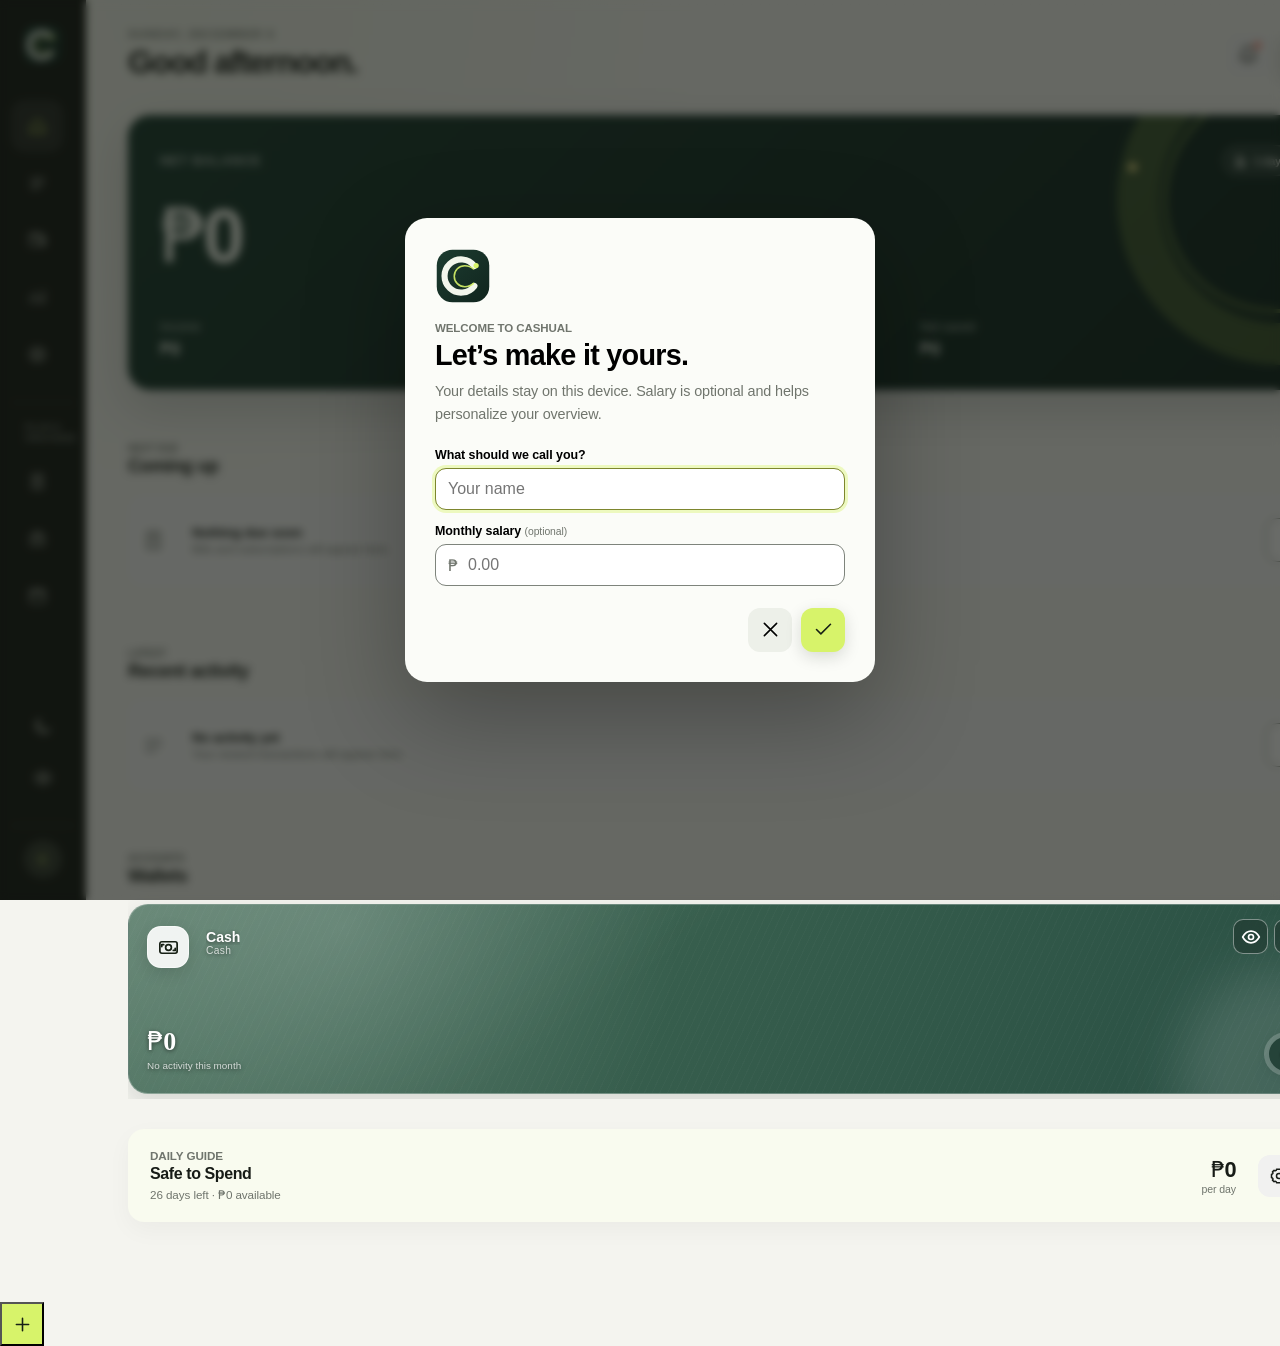
==== commit 7ac7ce57: "Add files via upload" ====
--- a/index.html
+++ b/index.html
@@ -8,10 +8,10 @@
   <meta name="apple-mobile-web-app-status-bar-style" content="black-translucent" />
   <meta name="description" content="Cashual is a private, local-first money tracker for wallets, spending, bills, budgets, and goals." />
   <title>Cashual — Money, made casual</title>
-  <link rel="manifest" href="manifest.webmanifest?v=1.4.1" />
-  <link rel="icon" type="image/svg+xml" href="cashual-mark.svg?v=1.4.1" />
-  <link rel="apple-touch-icon" sizes="180x180" href="cashual-icon-180.png?v=1.4.1" />
-  <link rel="stylesheet" href="styles.css?v=1.4.1" />
+  <link rel="manifest" href="manifest.webmanifest?v=1.4.2" />
+  <link rel="icon" type="image/svg+xml" href="cashual-mark.svg?v=1.4.2" />
+  <link rel="apple-touch-icon" sizes="180x180" href="cashual-icon-180.png?v=1.4.2" />
+  <link rel="stylesheet" href="styles.css?v=1.4.2" />
 </head>
 <body>
   <div class="app-shell">
@@ -46,20 +46,20 @@
   <dialog id="formDialog" class="form-dialog"><form id="entryForm"><button class="close" type="button" data-close aria-label="Close">×</button><p class="overline" id="formOverline">New expense</p><h2 id="formTitle">Where did it go?</h2><div id="formFields"></div><div class="form-actions"><button type="button" class="ghost-btn" data-close>Cancel</button><button type="submit" class="primary-btn" id="saveBtn">Save expense</button></div></form></dialog>
   <dialog id="profileDialog" class="profile-dialog"><form id="profileForm"><div class="welcome-mark"><img src="cashual-mark.svg" alt="Cashual logo"></div><p class="overline" id="profileOverline">Welcome to Cashual</p><h2 id="profileTitle">Let’s make it yours.</h2><p class="dialog-copy">Your details stay on this device. Salary is optional and helps personalize your overview.</p><div class="form-grid"><div class="field full"><label for="userName">What should we call you?</label><input id="userName" name="userName" required autocomplete="name" placeholder="Your name"></div><div class="field full"><label for="monthlySalary">Monthly salary <small>(optional)</small></label><div class="money-input"><span>₱</span><input id="monthlySalary" name="monthlySalary" type="number" min="0" step=".01" placeholder="0.00"></div></div></div><div class="form-actions"><button type="button" class="ghost-btn" id="cancelProfile">Cancel</button><button type="submit" class="primary-btn">Save profile</button></div></form></dialog>
   <div id="toast" role="status"></div>
-  <script src="app.js?v=1.4.1"></script>
-  <script src="enhancements.js?v=1.4.1"></script>
-  <script src="features.js?v=1.4.1"></script>
-  <script src="ui-polish.js?v=1.4.1"></script>
-  <script src="navigation-data.js?v=1.4.1"></script>
-  <script src="finish-polish.js?v=1.4.1"></script>
-  <script src="expenses-polish.js?v=1.4.1"></script>
-  <script src="interaction-polish.js?v=1.4.1"></script>
-  <script src="allocator.js?v=1.4.1"></script>
-  <script src="transaction-updates.js?v=1.4.1"></script>
-  <script src="theme-custom.js?v=1.4.1"></script>
-  <script src="category-maker.js?v=1.4.1"></script>
-  <script src="settings-editor.js?v=1.4.1"></script>
-  <script src="wallet-polish.js?v=1.4.1"></script>
-  <script src="interface-refresh.js?v=1.4.1"></script>
+  <script src="app.js?v=1.4.2"></script>
+  <script src="enhancements.js?v=1.4.2"></script>
+  <script src="features.js?v=1.4.2"></script>
+  <script src="ui-polish.js?v=1.4.2"></script>
+  <script src="navigation-data.js?v=1.4.2"></script>
+  <script src="finish-polish.js?v=1.4.2"></script>
+  <script src="expenses-polish.js?v=1.4.2"></script>
+  <script src="interaction-polish.js?v=1.4.2"></script>
+  <script src="allocator.js?v=1.4.2"></script>
+  <script src="transaction-updates.js?v=1.4.2"></script>
+  <script src="theme-custom.js?v=1.4.2"></script>
+  <script src="category-maker.js?v=1.4.2"></script>
+  <script src="settings-editor.js?v=1.4.2"></script>
+  <script src="wallet-polish.js?v=1.4.2"></script>
+  <script src="interface-refresh.js?v=1.4.2"></script>
 </body>
 </html>
--- a/styles.css
+++ b/styles.css
@@ -346,3 +346,10 @@
 /* Stable mobile viewport: keep the installed app at one scale and contain wide carousels. */
 html,body{width:100%;max-width:100%;overflow-x:hidden;overscroll-behavior-x:none}body,.app-shell,main,#view{min-width:0}.interface-refreshed main,.interface-refreshed #view{max-width:100%}.interface-refreshed .topbar,.interface-refreshed #view>section,.interface-refreshed .pro-section,.interface-refreshed .pro-summary,.interface-refreshed .pro-activity,.interface-refreshed .pro-wallets{min-width:0;max-width:100%}.interface-refreshed .pro-wallets{overflow:hidden}.interface-refreshed .pro-activity .transactions,.interface-refreshed .pro-activity .swipe-shell,.interface-refreshed .pro-activity .swipe-surface,.interface-refreshed .pro-activity .transaction-row{min-width:0;max-width:100%}.interface-refreshed .mobile-nav{max-width:calc(100% - 24px)}
 @media(max-width:760px){.interface-refreshed main{width:100%;overflow:clip}.interface-refreshed .pro-wallets .wallet-strip{max-width:none;overflow-x:auto;overscroll-behavior-inline:contain}.interface-refreshed .pro-activity .transaction-row{width:100%}.interface-refreshed .tx-main,.interface-refreshed .tx-amount{min-width:0}.interface-refreshed .tx-amount{max-width:88px;overflow:hidden}.interface-refreshed .tx-amount small{overflow:hidden;text-overflow:ellipsis;white-space:nowrap}}
+
+/* Interface 1.4.2 — one modern type voice, with spacing and tone replacing rules. */
+:root{--font-sans:Inter,ui-sans-serif,-apple-system,BlinkMacSystemFont,"SF Pro Text","Segoe UI",Roboto,Helvetica,Arial,sans-serif;--font-display:Inter,ui-sans-serif,-apple-system,BlinkMacSystemFont,"SF Pro Display","Segoe UI",Roboto,Helvetica,Arial,sans-serif;font-family:var(--font-sans)}
+body,button,input,select,textarea{font-family:var(--font-sans);font-synthesis:none}h1,h2,h3,h4,h5,h6,.brand,.topbar h1,.page-head h2,.card-head h2,.section-title,.balance,.metric strong,.wallet-amount,.goal h3,.date-box b,.quick-dialog h2,.form-dialog h2,.profile-dialog h2,.detail-sheet h2,.wallet-summary h2,.settings-row>summary strong,.wallet-group-head h3,.wallet-empty h3,.wallet-qr-popup h2,.qr-crop-dialog h2{font-family:var(--font-display)!important}.money,.balance,.metric strong,.wallet-amount,.tx-amount,.pro-safe-value strong{font-variant-numeric:tabular-nums lining-nums}.interface-refreshed{font-weight:450}.interface-refreshed h1,.interface-refreshed h2,.interface-refreshed h3,.interface-refreshed strong{letter-spacing:-.025em}.interface-refreshed small,.interface-refreshed p{letter-spacing:-.008em}
+.interface-refreshed .card{border-color:transparent!important;box-shadow:0 8px 26px rgba(18,25,21,.045)}.interface-refreshed .icon-btn,.interface-refreshed .icon-action,.interface-refreshed .safe-settings,.interface-refreshed .tx-edit{border-color:transparent!important;background:color-mix(in srgb,var(--ink) 5%,var(--card))!important}.interface-refreshed .pro-balance{box-shadow:0 18px 46px rgba(8,18,14,.16)!important}.interface-refreshed .pro-balance .balance-row{border-top:0!important;padding-top:6px}.interface-refreshed .pro-safe{border:0;background:color-mix(in srgb,var(--lime) 8%,var(--card));box-shadow:0 8px 24px rgba(18,25,21,.04)}
+.interface-refreshed .pro-section .card-head{margin-bottom:12px}.interface-refreshed .pro-activity .transactions{display:grid;gap:8px;border-top:0}.interface-refreshed .pro-activity .swipe-shell{border-bottom:0!important;border-radius:14px!important}.interface-refreshed .pro-activity .swipe-surface,.interface-refreshed .pro-activity .tx{border-radius:14px!important;background:var(--card)!important}.interface-refreshed .pro-activity .transaction-row{padding:12px!important;border:0!important;box-shadow:0 5px 18px rgba(18,25,21,.035)}.interface-refreshed .upcoming-strip{display:grid;gap:8px}.interface-refreshed .upcoming-strip .card-head{margin-bottom:4px}.interface-refreshed .pro-upcoming-row{border:0!important;border-radius:14px!important;background:var(--card)!important;padding:12px!important;box-shadow:0 5px 18px rgba(18,25,21,.035)}.interface-refreshed .pro-empty{border-top:0;border-radius:14px;background:color-mix(in srgb,var(--ink) 3%,var(--card));padding:14px}.interface-refreshed .mobile-nav{border-color:transparent!important;box-shadow:0 14px 42px rgba(12,18,15,.17)}
+.interface-refreshed .settings-profile,.interface-refreshed .settings-shortcuts,.interface-refreshed .settings-row{border:0!important}.interface-refreshed .settings-shortcuts{gap:8px;margin:5px 0 12px}.interface-refreshed .settings-shortcuts .setting{border-radius:13px;background:color-mix(in srgb,var(--ink) 3%,var(--card));padding:14px 12px}.interface-refreshed .settings-row{margin:3px 0!important}.interface-refreshed .settings-row>summary{min-height:60px;padding:12px;border-radius:13px}.interface-refreshed .settings-row>summary:hover{background:color-mix(in srgb,var(--ink) 3%,transparent)}.interface-refreshed .settings-row[open]{border-radius:15px;background:color-mix(in srgb,var(--ink) 3%,var(--card))}.interface-refreshed .settings-row[open]>summary{background:transparent}.interface-refreshed .settings-row-content{padding-left:8px;padding-right:8px}.interface-refreshed .home-order-editor{border-top:0;padding-top:4px}.interface-refreshed .home-order-list>div{border:0;background:color-mix(in srgb,var(--ink) 4%,var(--paper))}.interface-refreshed .home-order-list button{border:0}.interface-refreshed[data-theme="dark"] .pro-activity .swipe-surface,.interface-refreshed[data-theme="dark"] .pro-activity .tx,.interface-refreshed[data-theme="dark"] .pro-upcoming-row{background:var(--card)!important}.interface-refreshed[data-theme="dark"] .settings-row[open],.interface-refreshed[data-theme="dark"] .settings-shortcuts .setting{background:color-mix(in srgb,#fff 5%,var(--card))}
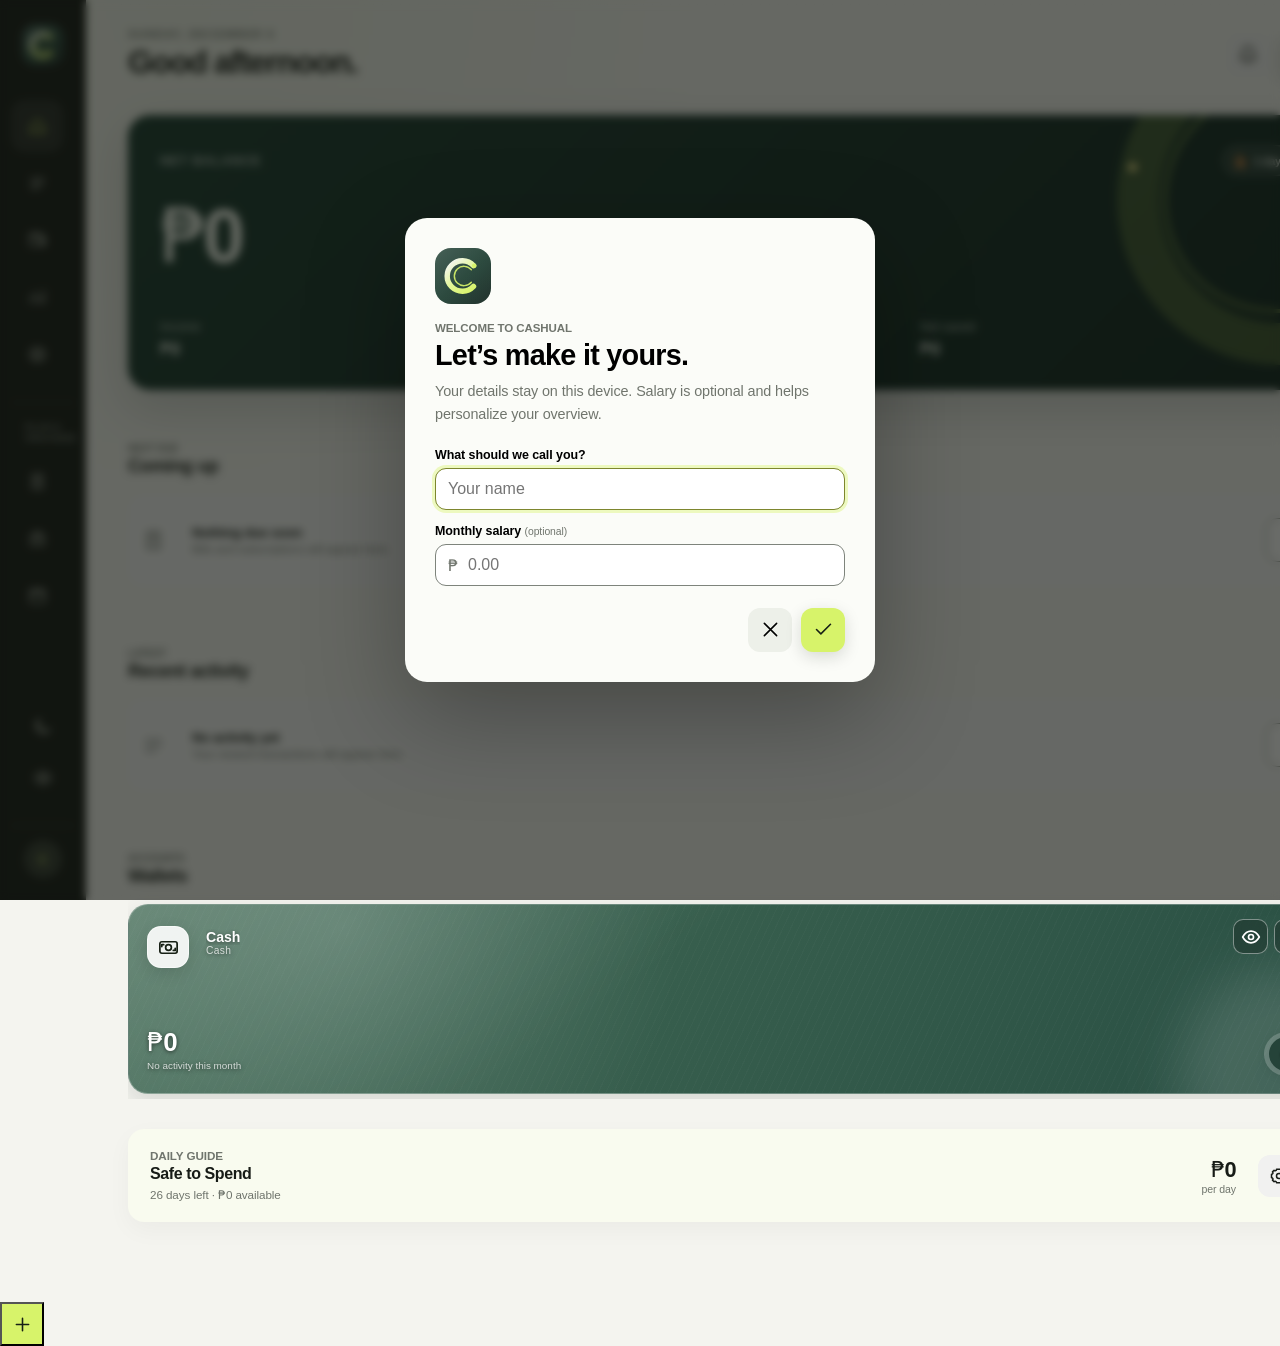
==== commit 956d545c: "Add files via upload" ====
--- a/index.html
+++ b/index.html
@@ -8,10 +8,10 @@
   <meta name="apple-mobile-web-app-status-bar-style" content="black-translucent" />
   <meta name="description" content="Cashual is a private, local-first money tracker for wallets, spending, bills, budgets, and goals." />
   <title>Cashual — Money, made casual</title>
-  <link rel="manifest" href="manifest.webmanifest?v=1.4.2" />
-  <link rel="icon" type="image/svg+xml" href="cashual-mark.svg?v=1.4.2" />
-  <link rel="apple-touch-icon" sizes="180x180" href="cashual-icon-180.png?v=1.4.2" />
-  <link rel="stylesheet" href="styles.css?v=1.4.2" />
+  <link rel="manifest" href="manifest.webmanifest?v=1.4.6" />
+  <link rel="icon" type="image/svg+xml" href="cashual-mark.svg?v=1.4.6" />
+  <link rel="apple-touch-icon" sizes="180x180" href="cashual-icon-180.png?v=1.4.6" />
+  <link rel="stylesheet" href="styles.css?v=1.4.6" />
 </head>
 <body>
   <div class="app-shell">
@@ -46,20 +46,21 @@
   <dialog id="formDialog" class="form-dialog"><form id="entryForm"><button class="close" type="button" data-close aria-label="Close">×</button><p class="overline" id="formOverline">New expense</p><h2 id="formTitle">Where did it go?</h2><div id="formFields"></div><div class="form-actions"><button type="button" class="ghost-btn" data-close>Cancel</button><button type="submit" class="primary-btn" id="saveBtn">Save expense</button></div></form></dialog>
   <dialog id="profileDialog" class="profile-dialog"><form id="profileForm"><div class="welcome-mark"><img src="cashual-mark.svg" alt="Cashual logo"></div><p class="overline" id="profileOverline">Welcome to Cashual</p><h2 id="profileTitle">Let’s make it yours.</h2><p class="dialog-copy">Your details stay on this device. Salary is optional and helps personalize your overview.</p><div class="form-grid"><div class="field full"><label for="userName">What should we call you?</label><input id="userName" name="userName" required autocomplete="name" placeholder="Your name"></div><div class="field full"><label for="monthlySalary">Monthly salary <small>(optional)</small></label><div class="money-input"><span>₱</span><input id="monthlySalary" name="monthlySalary" type="number" min="0" step=".01" placeholder="0.00"></div></div></div><div class="form-actions"><button type="button" class="ghost-btn" id="cancelProfile">Cancel</button><button type="submit" class="primary-btn">Save profile</button></div></form></dialog>
   <div id="toast" role="status"></div>
-  <script src="app.js?v=1.4.2"></script>
-  <script src="enhancements.js?v=1.4.2"></script>
-  <script src="features.js?v=1.4.2"></script>
-  <script src="ui-polish.js?v=1.4.2"></script>
-  <script src="navigation-data.js?v=1.4.2"></script>
-  <script src="finish-polish.js?v=1.4.2"></script>
-  <script src="expenses-polish.js?v=1.4.2"></script>
-  <script src="interaction-polish.js?v=1.4.2"></script>
-  <script src="allocator.js?v=1.4.2"></script>
-  <script src="transaction-updates.js?v=1.4.2"></script>
-  <script src="theme-custom.js?v=1.4.2"></script>
-  <script src="category-maker.js?v=1.4.2"></script>
-  <script src="settings-editor.js?v=1.4.2"></script>
-  <script src="wallet-polish.js?v=1.4.2"></script>
-  <script src="interface-refresh.js?v=1.4.2"></script>
+  <script src="app.js?v=1.4.6"></script>
+  <script src="enhancements.js?v=1.4.6"></script>
+  <script src="features.js?v=1.4.6"></script>
+  <script src="ui-polish.js?v=1.4.6"></script>
+  <script src="navigation-data.js?v=1.4.6"></script>
+  <script src="finish-polish.js?v=1.4.6"></script>
+  <script src="expenses-polish.js?v=1.4.6"></script>
+  <script src="interaction-polish.js?v=1.4.6"></script>
+  <script src="allocator.js?v=1.4.6"></script>
+  <script src="transaction-updates.js?v=1.4.6"></script>
+  <script src="theme-custom.js?v=1.4.6"></script>
+  <script src="category-maker.js?v=1.4.6"></script>
+  <script src="settings-editor.js?v=1.4.6"></script>
+  <script src="wallet-polish.js?v=1.4.6"></script>
+  <script src="interface-refresh.js?v=1.4.6"></script>
+  <script src="notifications.js?v=1.4.6"></script>
 </body>
 </html>
--- a/styles.css
+++ b/styles.css
@@ -347,9 +347,12 @@
 html,body{width:100%;max-width:100%;overflow-x:hidden;overscroll-behavior-x:none}body,.app-shell,main,#view{min-width:0}.interface-refreshed main,.interface-refreshed #view{max-width:100%}.interface-refreshed .topbar,.interface-refreshed #view>section,.interface-refreshed .pro-section,.interface-refreshed .pro-summary,.interface-refreshed .pro-activity,.interface-refreshed .pro-wallets{min-width:0;max-width:100%}.interface-refreshed .pro-wallets{overflow:hidden}.interface-refreshed .pro-activity .transactions,.interface-refreshed .pro-activity .swipe-shell,.interface-refreshed .pro-activity .swipe-surface,.interface-refreshed .pro-activity .transaction-row{min-width:0;max-width:100%}.interface-refreshed .mobile-nav{max-width:calc(100% - 24px)}
 @media(max-width:760px){.interface-refreshed main{width:100%;overflow:clip}.interface-refreshed .pro-wallets .wallet-strip{max-width:none;overflow-x:auto;overscroll-behavior-inline:contain}.interface-refreshed .pro-activity .transaction-row{width:100%}.interface-refreshed .tx-main,.interface-refreshed .tx-amount{min-width:0}.interface-refreshed .tx-amount{max-width:88px;overflow:hidden}.interface-refreshed .tx-amount small{overflow:hidden;text-overflow:ellipsis;white-space:nowrap}}
 
-/* Interface 1.4.2 — one modern type voice, with spacing and tone replacing rules. */
+/* Interface 1.4.6 — one modern type voice, with spacing and tone replacing rules. */
 :root{--font-sans:Inter,ui-sans-serif,-apple-system,BlinkMacSystemFont,"SF Pro Text","Segoe UI",Roboto,Helvetica,Arial,sans-serif;--font-display:Inter,ui-sans-serif,-apple-system,BlinkMacSystemFont,"SF Pro Display","Segoe UI",Roboto,Helvetica,Arial,sans-serif;font-family:var(--font-sans)}
 body,button,input,select,textarea{font-family:var(--font-sans);font-synthesis:none}h1,h2,h3,h4,h5,h6,.brand,.topbar h1,.page-head h2,.card-head h2,.section-title,.balance,.metric strong,.wallet-amount,.goal h3,.date-box b,.quick-dialog h2,.form-dialog h2,.profile-dialog h2,.detail-sheet h2,.wallet-summary h2,.settings-row>summary strong,.wallet-group-head h3,.wallet-empty h3,.wallet-qr-popup h2,.qr-crop-dialog h2{font-family:var(--font-display)!important}.money,.balance,.metric strong,.wallet-amount,.tx-amount,.pro-safe-value strong{font-variant-numeric:tabular-nums lining-nums}.interface-refreshed{font-weight:450}.interface-refreshed h1,.interface-refreshed h2,.interface-refreshed h3,.interface-refreshed strong{letter-spacing:-.025em}.interface-refreshed small,.interface-refreshed p{letter-spacing:-.008em}
 .interface-refreshed .card{border-color:transparent!important;box-shadow:0 8px 26px rgba(18,25,21,.045)}.interface-refreshed .icon-btn,.interface-refreshed .icon-action,.interface-refreshed .safe-settings,.interface-refreshed .tx-edit{border-color:transparent!important;background:color-mix(in srgb,var(--ink) 5%,var(--card))!important}.interface-refreshed .pro-balance{box-shadow:0 18px 46px rgba(8,18,14,.16)!important}.interface-refreshed .pro-balance .balance-row{border-top:0!important;padding-top:6px}.interface-refreshed .pro-safe{border:0;background:color-mix(in srgb,var(--lime) 8%,var(--card));box-shadow:0 8px 24px rgba(18,25,21,.04)}
 .interface-refreshed .pro-section .card-head{margin-bottom:12px}.interface-refreshed .pro-activity .transactions{display:grid;gap:8px;border-top:0}.interface-refreshed .pro-activity .swipe-shell{border-bottom:0!important;border-radius:14px!important}.interface-refreshed .pro-activity .swipe-surface,.interface-refreshed .pro-activity .tx{border-radius:14px!important;background:var(--card)!important}.interface-refreshed .pro-activity .transaction-row{padding:12px!important;border:0!important;box-shadow:0 5px 18px rgba(18,25,21,.035)}.interface-refreshed .upcoming-strip{display:grid;gap:8px}.interface-refreshed .upcoming-strip .card-head{margin-bottom:4px}.interface-refreshed .pro-upcoming-row{border:0!important;border-radius:14px!important;background:var(--card)!important;padding:12px!important;box-shadow:0 5px 18px rgba(18,25,21,.035)}.interface-refreshed .pro-empty{border-top:0;border-radius:14px;background:color-mix(in srgb,var(--ink) 3%,var(--card));padding:14px}.interface-refreshed .mobile-nav{border-color:transparent!important;box-shadow:0 14px 42px rgba(12,18,15,.17)}
 .interface-refreshed .settings-profile,.interface-refreshed .settings-shortcuts,.interface-refreshed .settings-row{border:0!important}.interface-refreshed .settings-shortcuts{gap:8px;margin:5px 0 12px}.interface-refreshed .settings-shortcuts .setting{border-radius:13px;background:color-mix(in srgb,var(--ink) 3%,var(--card));padding:14px 12px}.interface-refreshed .settings-row{margin:3px 0!important}.interface-refreshed .settings-row>summary{min-height:60px;padding:12px;border-radius:13px}.interface-refreshed .settings-row>summary:hover{background:color-mix(in srgb,var(--ink) 3%,transparent)}.interface-refreshed .settings-row[open]{border-radius:15px;background:color-mix(in srgb,var(--ink) 3%,var(--card))}.interface-refreshed .settings-row[open]>summary{background:transparent}.interface-refreshed .settings-row-content{padding-left:8px;padding-right:8px}.interface-refreshed .home-order-editor{border-top:0;padding-top:4px}.interface-refreshed .home-order-list>div{border:0;background:color-mix(in srgb,var(--ink) 4%,var(--paper))}.interface-refreshed .home-order-list button{border:0}.interface-refreshed[data-theme="dark"] .pro-activity .swipe-surface,.interface-refreshed[data-theme="dark"] .pro-activity .tx,.interface-refreshed[data-theme="dark"] .pro-upcoming-row{background:var(--card)!important}.interface-refreshed[data-theme="dark"] .settings-row[open],.interface-refreshed[data-theme="dark"] .settings-shortcuts .setting{background:color-mix(in srgb,#fff 5%,var(--card))}
+.split-panel .split-add{justify-self:stretch;min-height:42px;display:flex;align-items:center;justify-content:center;gap:8px;border:0;background:color-mix(in srgb,var(--lime) 14%,var(--card));color:var(--ink)}.split-panel .split-add .ui-icon{width:17px;height:17px}.split-panel .split-add span{display:inline}.split-total{display:block;line-height:1.4}.wallet-form-delete{margin-top:8px;justify-self:start;display:inline-flex;align-items:center;gap:8px}.wallet-form-delete .ui-icon{width:17px;height:17px}
+.wallet-card,.wallet-card button,.wallet-card .wallet-name,.wallet-card .wallet-identifier,.wallet-card .wallet-trend,.wallet-card .wallet-ring,.wallet-card .wallet-card-actions{font-family:var(--font-sans)!important}.wallet-card .wallet-amount{font-family:var(--font-display)!important;font-variant-numeric:tabular-nums lining-nums}.home-streak-chip .ui-icon,.streak-mark .ui-icon{color:#ff9b45!important;stroke:#ff9b45!important;filter:drop-shadow(0 1px 3px rgba(255,122,35,.28))}.streak-mark{background:color-mix(in srgb,#ff9b45 16%,var(--card))!important}
+#notifBtn i{position:absolute;right:5px;top:5px;min-width:17px;height:17px;padding:0 4px;border:2px solid var(--card);border-radius:999px;background:#f06055;color:#fff;display:grid;place-items:center;font:750 .55rem/1 var(--font-sans)}#notifBtn i[hidden]{display:none}.notification-center{width:min(470px,calc(100% - 28px));padding:0;border:0;border-radius:22px;background:var(--card);color:var(--ink);box-shadow:0 28px 80px rgba(0,0,0,.28)}.notification-center::backdrop{background:rgba(8,12,10,.62);backdrop-filter:blur(5px)}.notification-sheet{padding:24px}.notification-sheet>header{display:flex;align-items:flex-start;justify-content:space-between;gap:18px;margin-bottom:18px}.notification-sheet h2{margin:2px 0 0;font-size:1.35rem}.notification-sheet .detail-close{position:static}.notification-list{display:grid;gap:8px;max-height:min(55vh,480px);overflow:auto}.notification-item{width:100%;min-width:0;display:grid;grid-template-columns:38px minmax(0,1fr) 18px;align-items:center;gap:11px;padding:12px;border:0;border-radius:14px;background:color-mix(in srgb,var(--ink) 3%,var(--card));color:var(--ink);text-align:left}.notification-item>svg:first-child{width:20px;height:20px;margin:auto;color:var(--muted)}.notification-item>svg:last-child{width:16px;height:16px;color:var(--muted)}.notification-item>span{display:grid;gap:3px;min-width:0}.notification-item strong{font-size:.84rem}.notification-item small{color:var(--muted);font-size:.71rem;line-height:1.35}.notification-item.warn>svg:first-child{color:#d38a26}.notification-item.danger>svg:first-child{color:#e15c52}.notification-item.info>svg:first-child{color:var(--lime2)}.notification-empty{min-height:170px;display:grid;place-items:center;align-content:center;gap:7px;text-align:center;color:var(--muted)}.notification-empty .ui-icon{width:29px;height:29px;color:var(--lime2)}.notification-empty strong{color:var(--ink);font-size:.9rem}.notification-empty small{max-width:290px;font-size:.73rem;line-height:1.45}.notification-sheet>footer{display:grid;gap:8px;margin-top:18px;padding-top:4px}.notification-permission{justify-self:start}.notification-sheet>footer small{color:var(--muted);font-size:.66rem;line-height:1.4}@media(max-width:520px){.notification-center{width:calc(100% - 20px);border-radius:20px}.notification-sheet{padding:20px 17px}.notification-list{max-height:58vh}}
